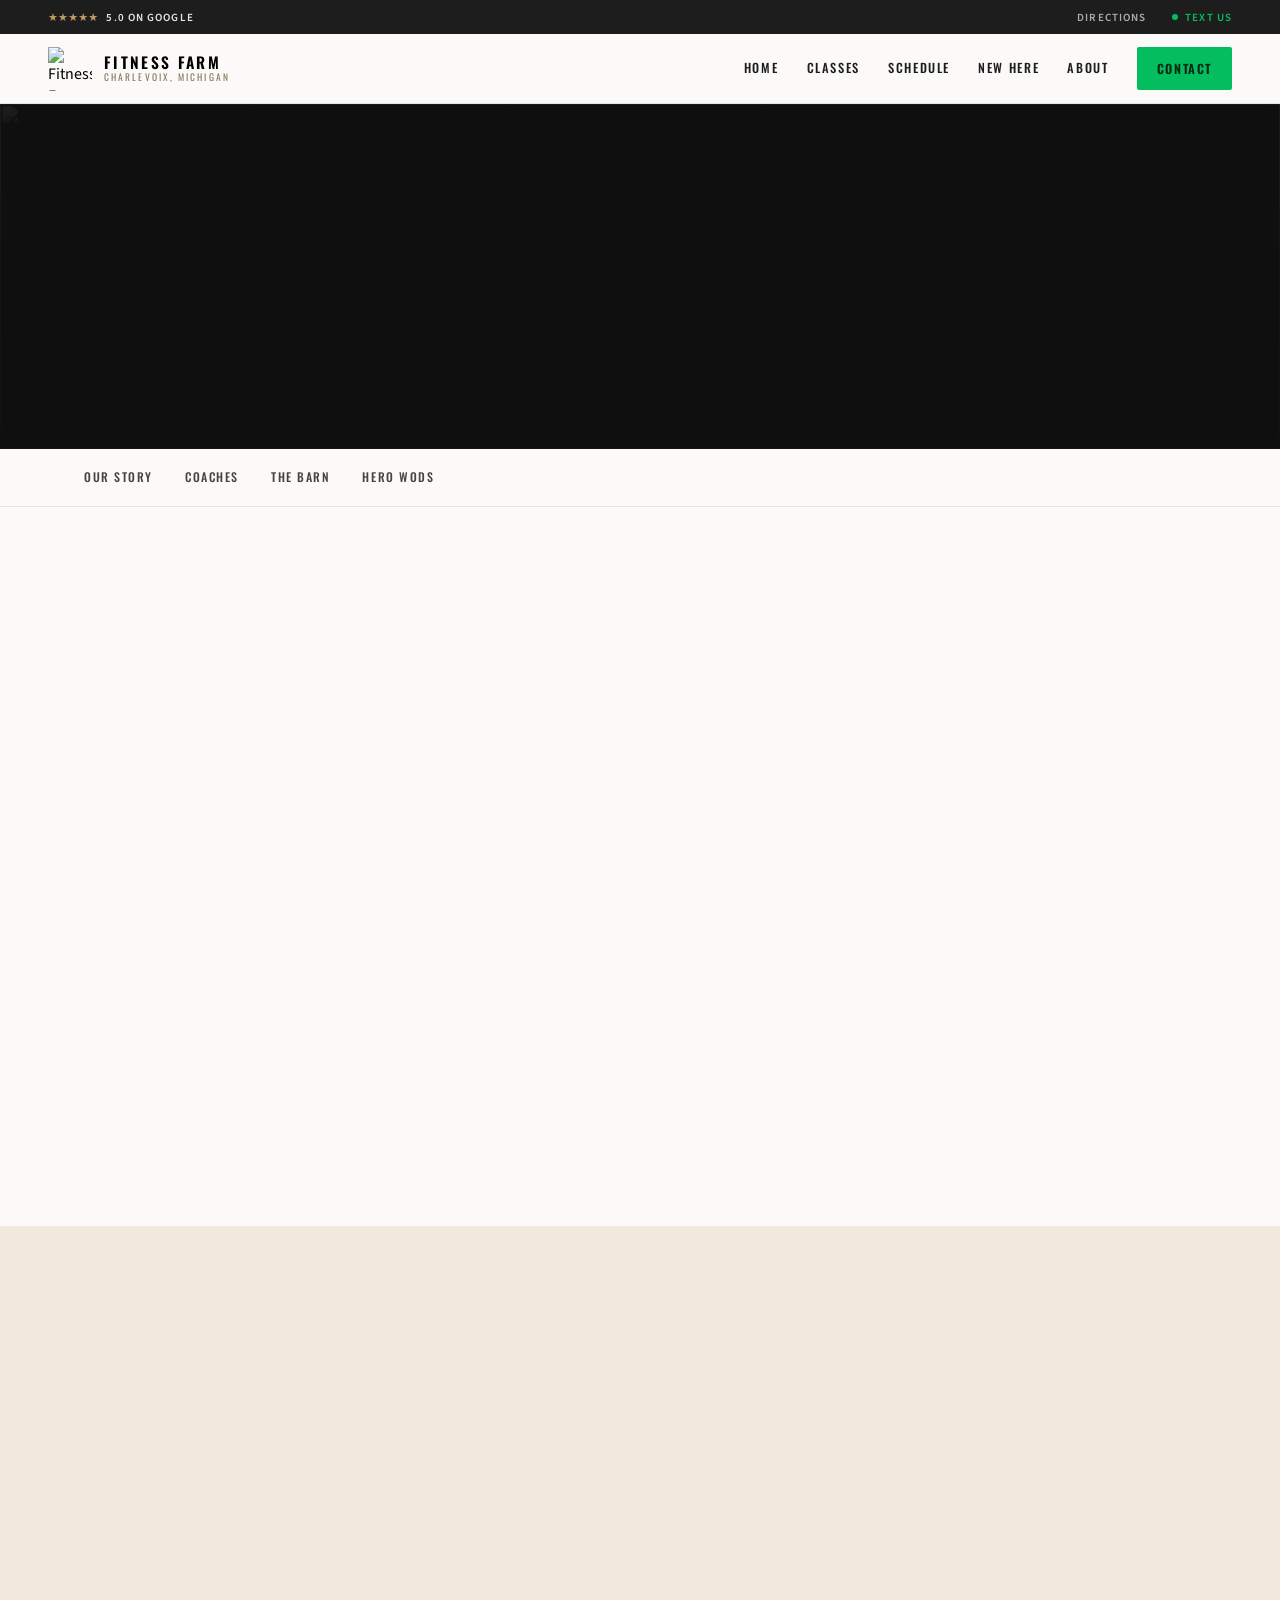
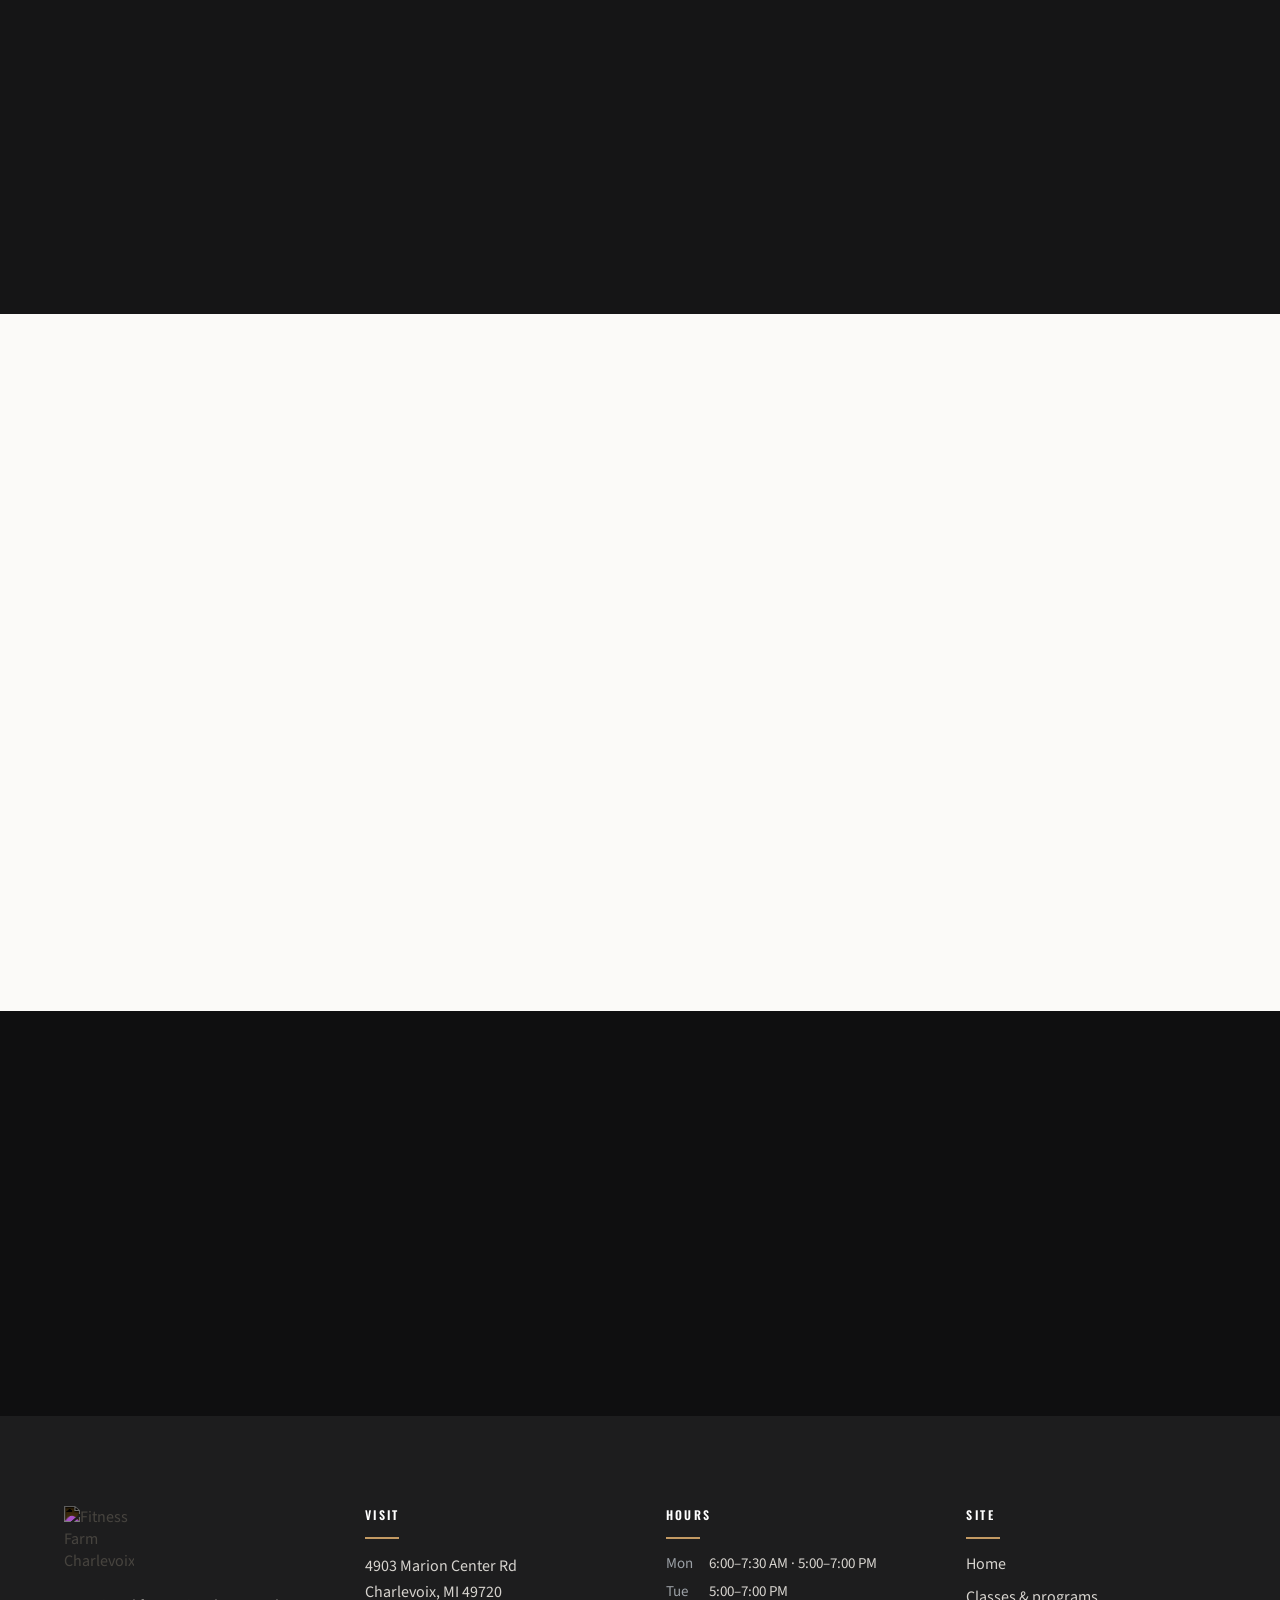
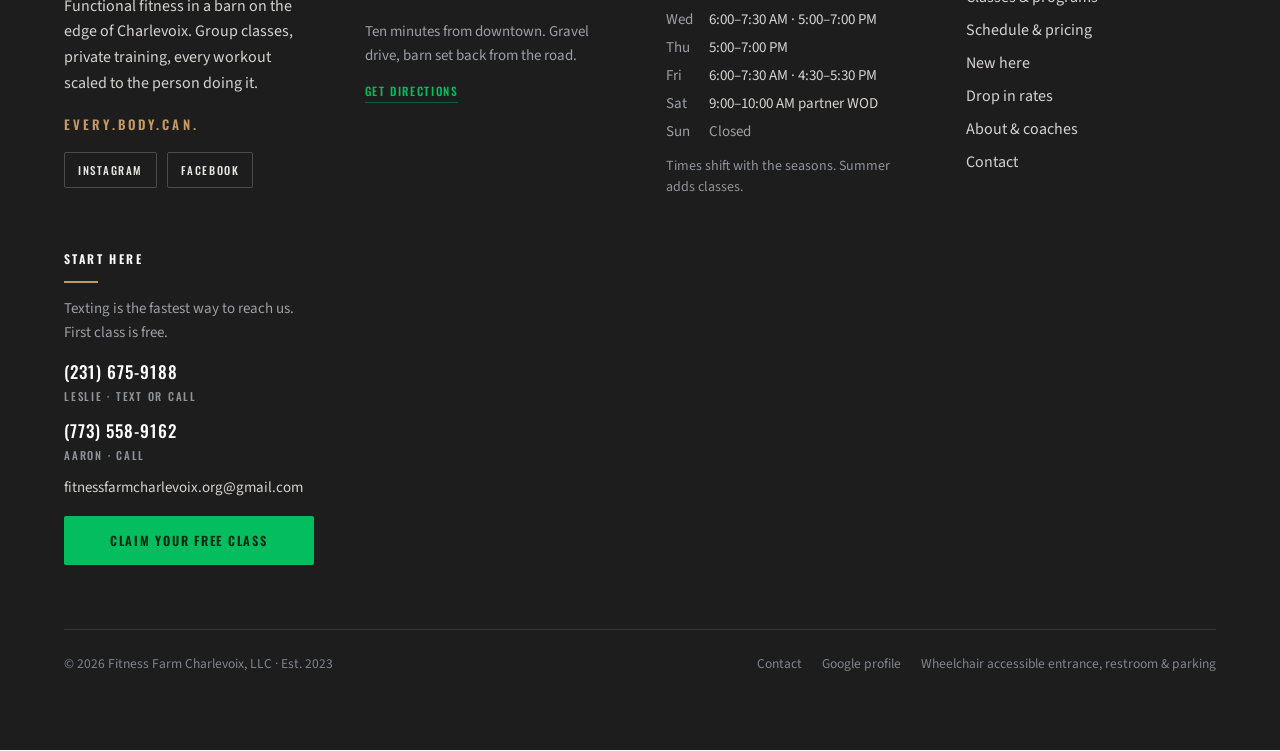
==== about.html @ 134907b1 "Add files via upload" ====
<!DOCTYPE html>
<html lang="en">
<head>
<meta charset="utf-8">
<meta name="viewport" content="width=device-width, initial-scale=1">
<title>About &amp; Coaches — Fitness Farm Charlevoix | Functional Fitness Gym in Charlevoix, MI</title>
<meta name="description" content="The story behind Fitness Farm Charlevoix, the coaches, the barn itself, and the free hero WODs we run for the community every Memorial Day and Veterans Day." />
<link rel="icon" href="images/logo.png" />
<link rel="preconnect" href="https://fonts.googleapis.com" />
<link rel="preconnect" href="https://fonts.gstatic.com" crossorigin="crossorigin" />
<link href="https://fonts.googleapis.com/css2?family=Oswald:wght@300;400;500;600;700&family=Source+Sans+3:ital,wght@0,300;0,400;0,500;0,600;0,700;1,400&display=swap" rel="stylesheet" />
<style>
  *, *::before, *::after { box-sizing: border-box; }
  html { scroll-behavior: smooth; scroll-padding-top: 168px; }
  body { margin: 0; background: #FBFAF8; color: #1D1D1E; font-family: 'Source Sans 3', system-ui, sans-serif; -webkit-font-smoothing: antialiased; text-wrap: pretty; }
  img { max-width: 100%; }
  a { color: #039B4D; }
  a:hover { color: #04BD5F; }
  ::selection { background: #04BD5F; color: #062713; }
</style>
<script src="https://cdn.jsdelivr.net/npm/gsap@3.12.5/dist/gsap.min.js"></script>
<script src="https://cdn.jsdelivr.net/npm/gsap@3.12.5/dist/ScrollTrigger.min.js"></script>
<script type="application/ld+json">
{
  "@context": "https://schema.org",
  "@type": "HealthClub",
  "name": "Fitness Farm Charlevoix",
  "description": "Functional fitness gym offering coach led group workouts and private training for all levels in Charlevoix, Michigan.",
  "image": "images/barn-door-field.jpg",
  "logo": "images/logo.png",
  "telephone": "+1-231-675-9188",
  "email": "fitnessfarmcharlevoix.org@gmail.com",
  "priceRange": "$$",
  "address": {
    "@type": "PostalAddress",
    "streetAddress": "4903 Marion Center Rd",
    "addressLocality": "Charlevoix",
    "addressRegion": "MI",
    "postalCode": "49720",
    "addressCountry": "US"
  },
  "geo": { "@type": "GeoCoordinates", "latitude": 45.277125, "longitude": -85.2727005 },
  "aggregateRating": { "@type": "AggregateRating", "ratingValue": "5.0", "reviewCount": "14" },
  "sameAs": [
    "https://www.facebook.com/fitnessfarmcharlevoix/",
    "https://www.instagram.com/fitnessfarmchx/"
  ],
  "openingHoursSpecification": [
    { "@type": "OpeningHoursSpecification", "dayOfWeek": ["Monday","Wednesday"], "opens": "06:00", "closes": "07:30" },
    { "@type": "OpeningHoursSpecification", "dayOfWeek": ["Monday","Tuesday","Wednesday","Thursday"], "opens": "17:00", "closes": "19:00" },
    { "@type": "OpeningHoursSpecification", "dayOfWeek": ["Friday"], "opens": "06:00", "closes": "07:30" },
    { "@type": "OpeningHoursSpecification", "dayOfWeek": ["Friday"], "opens": "16:30", "closes": "17:30" },
    { "@type": "OpeningHoursSpecification", "dayOfWeek": ["Saturday"], "opens": "09:00", "closes": "10:00" }
  ]
}
</script>
<link rel="stylesheet" href="site.css">
<script src="https://cdn.jsdelivr.net/npm/gsap@3.12.5/dist/gsap.min.js"></script>
<script src="https://cdn.jsdelivr.net/npm/gsap@3.12.5/dist/ScrollTrigger.min.js"></script>
<script src="motion.js" defer></script>
<script src="site.js" defer></script>
</head>
<body>
<div style="position:fixed;top:0;left:0;right:0;z-index:900;font-family:'Source Sans 3',system-ui,sans-serif">
  <div style="background:#1D1D1E;color:#A9ADB3;height:34px;display:flex;align-items:center;justify-content:space-between;gap:16px;padding:0 clamp(14px,4vw,48px);font-size:11px;letter-spacing:0.1em;text-transform:uppercase;font-weight:600;overflow:hidden;white-space:nowrap">
    <a href="https://www.google.com/maps/search/?api=1&amp;query=Fitness%20Farm%20Charlevoix&amp;query_place_id=ChIJkeMee1btSk0RzZCQS1hPnpE" target="_blank" rel="noopener" style="color:#E8E6E1;text-decoration:none;display:flex;align-items:center;gap:8px;flex:0 1 auto;overflow:hidden;text-overflow:ellipsis" data-h="1">
      <span style="color:#C39A63;letter-spacing:0.02em">★★★★★</span>
      <span>5.0 on Google</span>
    </a>
    <div style="display:flex;align-items:center;gap:clamp(12px,2.5vw,26px);flex:0 0 auto">
      <a href="contact.html#directions" style="color:#A9ADB3;text-decoration:none" data-h="1">Directions</a>
      <a href="sms:+12316759188?&amp;body=Hi%20Fitness%20Farm%20-%20I%27d%20like%20to%20try%20a%20class." style="color:#04BD5F;text-decoration:none;display:flex;align-items:center;gap:7px" data-h="2">
        <span style="width:6px;height:6px;border-radius:50%;background:#04BD5F;display:inline-block"></span>
        <span>Text us</span>
      </a>
    </div>
  </div>

  <header data-ff-bar="1" style="height:70px;background:rgba(251,250,248,0.93);backdrop-filter:saturate(180%) blur(14px);-webkit-backdrop-filter:saturate(180%) blur(14px);border-bottom:1px solid rgba(29,29,30,0.09);display:flex;align-items:center;justify-content:space-between;gap:20px;padding:0 clamp(14px,4vw,48px);transition:box-shadow .35s ease,background .35s ease">
    <a href="index.html" style="display:flex;align-items:center;gap:12px;text-decoration:none;color:#000000;flex:0 0 auto">
      <img src="images/logo.png" alt="Fitness Farm Charlevoix badge logo" width="44" height="44" style="width:44px;height:44px;display:block" />
      <span style="display:flex;flex-direction:column;gap:2px;line-height:1">
        <span style="font-family:'Oswald',sans-serif;font-weight:600;font-size:15.5px;letter-spacing:0.15em;text-transform:uppercase">Fitness Farm</span>
        <span style="font-family:'Oswald',sans-serif;font-weight:400;font-size:9.5px;letter-spacing:0.22em;text-transform:uppercase;color:#8A7C64">Charlevoix, Michigan</span>
      </span>
    </a>

    <nav data-ff-nav="desktop" style="display:flex;align-items:center;gap:clamp(16px,2.2vw,30px)">
      <a data-nav="home" href="index.html" style="font-family:'Oswald',sans-serif;font-size:12.5px;font-weight:500;letter-spacing:0.13em;text-transform:uppercase;color:#1D1D1E;text-decoration:none;padding:6px 0;border-bottom:2px solid transparent" data-h="3">Home</a>
      <a data-nav="classes" href="classes.html" style="font-family:'Oswald',sans-serif;font-size:12.5px;font-weight:500;letter-spacing:0.13em;text-transform:uppercase;color:#1D1D1E;text-decoration:none;padding:6px 0;border-bottom:2px solid transparent" data-h="3">Classes</a>
      <a data-nav="schedule" href="schedule.html" style="font-family:'Oswald',sans-serif;font-size:12.5px;font-weight:500;letter-spacing:0.13em;text-transform:uppercase;color:#1D1D1E;text-decoration:none;padding:6px 0;border-bottom:2px solid transparent" data-h="3">Schedule</a>
      <a data-nav="new" href="new-here.html" style="font-family:'Oswald',sans-serif;font-size:12.5px;font-weight:500;letter-spacing:0.13em;text-transform:uppercase;color:#1D1D1E;text-decoration:none;padding:6px 0;border-bottom:2px solid transparent" data-h="3">New Here</a>
      <a data-nav="about" data-active="1" href="about.html" style="font-family:'Oswald',sans-serif;font-size:12.5px;font-weight:500;letter-spacing:0.13em;text-transform:uppercase;color:#1D1D1E;text-decoration:none;padding:6px 0;border-bottom:2px solid transparent" data-h="3">About</a>
      <a data-nav="contact" href="contact.html" style="font-family:'Oswald',sans-serif;font-size:12.5px;font-weight:600;letter-spacing:0.13em;text-transform:uppercase;color:#062713;background:#04BD5F;text-decoration:none;padding:12px 20px;border-radius:2px;white-space:nowrap" data-h="4">Contact</a>
    </nav>

    <button type="button" data-ff-burger="1" onclick="ffMenu()" aria-label="Open menu" style="display:none;align-items:center;gap:9px;background:none;border:1px solid rgba(29,29,30,0.18);border-radius:2px;padding:9px 13px;cursor:pointer;font-family:'Oswald',sans-serif;font-size:11.5px;font-weight:600;letter-spacing:0.14em;text-transform:uppercase;color:#1D1D1E">
      <span style="display:flex;flex-direction:column;gap:3.5px">
        <span style="display:block;width:16px;height:1.5px;background:#1D1D1E"></span>
        <span style="display:block;width:16px;height:1.5px;background:#1D1D1E"></span>
        <span style="display:block;width:16px;height:1.5px;background:#1D1D1E"></span>
      </span>
      <span>Menu</span>
    </button>
  </header>
</div>

<div data-ff-spacer="1" style="height:104px"></div>

<div id="ffMenu" style="position:fixed;inset:0;z-index:950;background:#1D1D1E;overflow-y:auto;font-family:'Source Sans 3',system-ui,sans-serif;transition:opacity .32s ease, transform .32s cubic-bezier(.2,.8,.2,1);opacity:0;transform:translateY(-14px);pointer-events:none">
  <div style="display:flex;align-items:center;justify-content:space-between;height:104px;padding:0 clamp(14px,4vw,48px);border-bottom:1px solid rgba(255,255,255,0.12)">
    <span style="font-family:'Oswald',sans-serif;font-weight:600;font-size:14px;letter-spacing:0.18em;text-transform:uppercase;color:#FFFFFF">Fitness Farm</span>
    <button type="button" onclick="ffMenu()" aria-label="Close menu" style="background:none;border:1px solid rgba(255,255,255,0.25);border-radius:2px;padding:10px 14px;cursor:pointer;font-family:'Oswald',sans-serif;font-size:11.5px;font-weight:600;letter-spacing:0.14em;text-transform:uppercase;color:#FFFFFF">Close</button>
  </div>
  <nav style="display:flex;flex-direction:column;padding:8px clamp(14px,4vw,48px) 0">
    <a href="index.html" onclick="ffMenu(false)" style="font-family:'Oswald',sans-serif;font-size:30px;font-weight:500;letter-spacing:0.06em;text-transform:uppercase;color:#FFFFFF;text-decoration:none;padding:20px 0;border-bottom:1px solid rgba(255,255,255,0.1)">Home</a>
    <a href="classes.html" onclick="ffMenu(false)" style="font-family:'Oswald',sans-serif;font-size:30px;font-weight:500;letter-spacing:0.06em;text-transform:uppercase;color:#FFFFFF;text-decoration:none;padding:20px 0;border-bottom:1px solid rgba(255,255,255,0.1)">Classes</a>
    <a href="schedule.html" onclick="ffMenu(false)" style="font-family:'Oswald',sans-serif;font-size:30px;font-weight:500;letter-spacing:0.06em;text-transform:uppercase;color:#FFFFFF;text-decoration:none;padding:20px 0;border-bottom:1px solid rgba(255,255,255,0.1)">Schedule &amp; Pricing</a>
    <a href="new-here.html" onclick="ffMenu(false)" style="font-family:'Oswald',sans-serif;font-size:30px;font-weight:500;letter-spacing:0.06em;text-transform:uppercase;color:#FFFFFF;text-decoration:none;padding:20px 0;border-bottom:1px solid rgba(255,255,255,0.1)">New Here</a>
    <a href="about.html" onclick="ffMenu(false)" style="font-family:'Oswald',sans-serif;font-size:30px;font-weight:500;letter-spacing:0.06em;text-transform:uppercase;color:#FFFFFF;text-decoration:none;padding:20px 0;border-bottom:1px solid rgba(255,255,255,0.1)">About</a>
    <a href="contact.html" onclick="ffMenu(false)" style="font-family:'Oswald',sans-serif;font-size:30px;font-weight:500;letter-spacing:0.06em;text-transform:uppercase;color:#FFFFFF;text-decoration:none;padding:20px 0;border-bottom:1px solid rgba(255,255,255,0.1)">Contact</a>
    <a href="contact.html" onclick="ffMenu(false)" style="margin-top:28px;text-align:center;font-family:'Oswald',sans-serif;font-size:15px;font-weight:600;letter-spacing:0.14em;text-transform:uppercase;color:#062713;background:#04BD5F;text-decoration:none;padding:19px 24px;border-radius:2px">Contact us</a>
  </nav>
</div>

<div data-ff-mobilebar="1" style="display:none;position:fixed;bottom:0;left:0;right:0;z-index:880;background:#1D1D1E;border-top:1px solid rgba(255,255,255,0.12);grid-template-columns:1fr 1fr 1.2fr;font-family:'Oswald',sans-serif">
  <a href="sms:+12316759188?&amp;body=Hi%20Fitness%20Farm%20-%20I%27d%20like%20to%20try%20a%20class." style="display:flex;align-items:center;justify-content:center;min-height:56px;color:#FFFFFF;text-decoration:none;font-size:12.5px;font-weight:500;letter-spacing:0.12em;text-transform:uppercase;border-right:1px solid rgba(255,255,255,0.12)">Text</a>
  <a href="tel:+12316759188" style="display:flex;align-items:center;justify-content:center;min-height:56px;color:#FFFFFF;text-decoration:none;font-size:12.5px;font-weight:500;letter-spacing:0.12em;text-transform:uppercase;border-right:1px solid rgba(255,255,255,0.12)">Call</a>
  <a href="contact.html" style="display:flex;align-items:center;justify-content:center;min-height:56px;background:#04BD5F;color:#062713;text-decoration:none;font-size:12.5px;font-weight:600;letter-spacing:0.12em;text-transform:uppercase">Contact</a>
</div>



<section data-screen-label="About intro" style="position:relative;overflow:hidden;background:#0F0F10;padding:clamp(52px,6.5vw,104px) clamp(18px,5vw,64px)">
  <img src="images/facility-rigs.jpg" alt="" aria-hidden="true" style="position:absolute;inset:0;width:100%;height:100%;object-fit:cover;opacity:0.24" />
  <div style="position:absolute;inset:0;background:linear-gradient(180deg,rgba(15,15,16,0.76),rgba(15,15,16,0.95))"></div>
  <div style="position:relative;max-width:1240px;margin:0 auto;display:grid;grid-template-columns:repeat(auto-fit,minmax(300px,1fr));gap:clamp(26px,4vw,64px);align-items:end">
    <div style="display:flex;flex-direction:column;gap:20px;min-width:0">
      <p data-anim="fade" data-now="1" style="opacity:0;margin:0;display:flex;align-items:center;gap:12px;font-family:'Oswald',sans-serif;font-size:11.5px;font-weight:500;letter-spacing:0.24em;text-transform:uppercase;color:#C39A63">
        <span style="width:34px;height:1px;background:#C39A63;display:inline-block"></span>About the farm
      </p>
      <h1 data-anim="words" data-now="1" data-delay="0.1" style="opacity:0;margin:0;font-family:'Oswald',sans-serif;font-weight:700;font-size:clamp(34px,6vw,82px);line-height:0.92;text-transform:uppercase;color:#FFFFFF">New barn. Not new coaches.</h1>
    </div>
    <p data-anim="fade" data-now="1" data-delay="0.35" style="opacity:0;margin:0;font-size:clamp(16.5px,1.4vw,19px);line-height:1.7;color:#C6C3BD;max-width:50ch">The sign says est. 2023. The coaching behind it is a lot older than that.</p>
  </div>
</section>

<nav style="position:sticky;top:104px;z-index:600;background:rgba(251,250,248,0.96);backdrop-filter:blur(10px);-webkit-backdrop-filter:blur(10px);border-bottom:1px solid rgba(29,29,30,0.1)">
  <div style="max-width:1240px;margin:0 auto;display:flex;gap:clamp(16px,2.5vw,32px);padding:0 clamp(18px,5vw,64px);overflow-x:auto;white-space:nowrap;scrollbar-width:none">
    <a href="#story" style="font-family:'Oswald',sans-serif;font-size:12px;font-weight:500;letter-spacing:0.13em;text-transform:uppercase;color:#46443F;text-decoration:none;padding:19px 0;border-bottom:2px solid transparent" data-h="16">Our story</a>
    <a href="#coaches" style="font-family:'Oswald',sans-serif;font-size:12px;font-weight:500;letter-spacing:0.13em;text-transform:uppercase;color:#46443F;text-decoration:none;padding:19px 0;border-bottom:2px solid transparent" data-h="16">Coaches</a>
    <a href="#facility" style="font-family:'Oswald',sans-serif;font-size:12px;font-weight:500;letter-spacing:0.13em;text-transform:uppercase;color:#46443F;text-decoration:none;padding:19px 0;border-bottom:2px solid transparent" data-h="16">The barn</a>
    <a href="#community" style="font-family:'Oswald',sans-serif;font-size:12px;font-weight:500;letter-spacing:0.13em;text-transform:uppercase;color:#46443F;text-decoration:none;padding:19px 0;border-bottom:2px solid transparent" data-h="16">Hero WODs</a>
  </div>
</nav>

<section id="story" data-screen-label="Our story" style="padding:clamp(56px,7vw,116px) clamp(18px,5vw,64px);background:#FBFAF8">
  <div style="max-width:1240px;margin:0 auto;display:grid;grid-template-columns:repeat(auto-fit,minmax(300px,1fr));gap:clamp(30px,4.5vw,72px);align-items:start">
    <div style="display:flex;flex-direction:column;gap:20px;min-width:0">
      <p data-anim="fade" style="opacity:0;margin:0;display:flex;align-items:center;gap:12px;font-family:'Oswald',sans-serif;font-size:11.5px;font-weight:500;letter-spacing:0.24em;text-transform:uppercase;color:#8A7C64">
        <span style="width:34px;height:1px;background:#C39A63;display:inline-block"></span>Our story
      </p>
      <h2 data-anim="words" style="opacity:0;margin:0;font-family:'Oswald',sans-serif;font-weight:600;font-size:clamp(27px,3.8vw,50px);line-height:0.98;text-transform:uppercase;color:#0A0A0B">What changed was the room</h2>
      <div data-anim="fade" style="opacity:0;height:1px;background:rgba(29,29,30,0.14)"></div>
      <p data-anim="fade" style="opacity:0;margin:0;font-size:17.5px;line-height:1.7;color:#46443F;max-width:58ch">Before the farm there was a warehouse, a barbell club and a decade of coaching, competing and building gym communities in Northern Michigan. Aaron and Leslie ran classes, hosted competitions and put together the volunteer crews that make those weekends work.</p>
      <p data-anim="fade" style="opacity:0;margin:0;font-size:17.5px;line-height:1.7;color:#46443F;max-width:58ch">In spring 2023 the operation moved out of town and into a finished pole barn on Marion Center Road. Exposed timber, a steel ceiling, a roll up door and a field behind it. The banner from the old space still hangs on the wall, because you do not throw that out.</p>
      <p data-anim="fade" style="opacity:0;margin:0;font-size:17.5px;line-height:1.7;color:#46443F;max-width:58ch">What did not change is how we coach: every movement taught, every workout scaled, everybody known by name. The setting got quieter and the training got better.</p>
    </div>
    <div data-anim="stagger" style="opacity:0;display:flex;flex-direction:column;gap:0;border-top:1px solid rgba(29,29,30,0.14)">
      <div style="display:grid;grid-template-columns:auto 1fr;gap:22px;padding:20px 0;border-bottom:1px solid rgba(29,29,30,0.14)">
        <span style="font-family:'Oswald',sans-serif;font-size:15px;font-weight:600;letter-spacing:0.1em;color:#C39A63">2006</span>
        <p style="margin:0;font-size:16.5px;line-height:1.6;color:#46443F">The barbell club years begin. Warehouse space, competitions, volunteer crews.</p>
      </div>
      <div style="display:grid;grid-template-columns:auto 1fr;gap:22px;padding:20px 0;border-bottom:1px solid rgba(29,29,30,0.14)">
        <span style="font-family:'Oswald',sans-serif;font-size:15px;font-weight:600;letter-spacing:0.1em;color:#C39A63">2022</span>
        <p style="margin:0;font-size:16.5px;line-height:1.6;color:#46443F">All levels classes, open gym, Vitality 55+, private training and endurance already running.</p>
      </div>
      <div style="display:grid;grid-template-columns:auto 1fr;gap:22px;padding:20px 0;border-bottom:1px solid rgba(29,29,30,0.14)">
        <span style="font-family:'Oswald',sans-serif;font-size:15px;font-weight:600;letter-spacing:0.1em;color:#C39A63">2023</span>
        <p style="margin:0;font-size:16.5px;line-height:1.6;color:#46443F">Fitness Farm Charlevoix opens in the barn. Grand opening 17 June, free workout and brunch.</p>
      </div>
      <div style="display:grid;grid-template-columns:auto 1fr;gap:22px;padding:20px 0;border-bottom:1px solid rgba(29,29,30,0.14)">
        <span style="font-family:'Oswald',sans-serif;font-size:15px;font-weight:600;letter-spacing:0.1em;color:#04BD5F">Now</span>
        <p style="margin:0;font-size:16.5px;line-height:1.6;color:#46443F">Three coaches, fourteen five star reviews, and the only functional fitness box in the area.</p>
      </div>
    </div>
  </div>
</section>

<section id="coaches" data-screen-label="Coaches" style="padding:clamp(56px,7vw,116px) clamp(18px,5vw,64px);background:#F2E9DC">
  <div style="max-width:1240px;margin:0 auto;display:flex;flex-direction:column;gap:clamp(28px,3.5vw,50px)">
    <div style="display:flex;flex-direction:column;gap:18px">
      <p data-anim="fade" style="opacity:0;margin:0;display:flex;align-items:center;gap:12px;font-family:'Oswald',sans-serif;font-size:11.5px;font-weight:500;letter-spacing:0.24em;text-transform:uppercase;color:#8A7C64">
        <span style="width:34px;height:1px;background:#8A7C64;display:inline-block"></span>Meet the coaches
      </p>
      <h2 data-anim="words" style="opacity:0;margin:0;font-family:'Oswald',sans-serif;font-weight:600;font-size:clamp(27px,3.8vw,50px);line-height:0.98;text-transform:uppercase;color:#0A0A0B">Three people, every class</h2>
      <p data-anim="fade" style="opacity:0;margin:0;font-size:17.5px;line-height:1.68;color:#46443F;max-width:62ch">Aaron and Leslie coach nearly every session themselves, with Jen on the floor too. There is no rota of part timers here, which is why nobody has to re explain their shoulder twice.</p>
    </div>
    <div data-anim="stagger" style="opacity:0;display:grid;grid-template-columns:repeat(auto-fit,minmax(250px,1fr));gap:clamp(18px,2.4vw,32px)">
      <article style="display:flex;flex-direction:column;gap:16px;background:#FBFAF8;border:1px solid rgba(29,29,30,0.12);padding:0">
        <div style="aspect-ratio:4/5;background:repeating-linear-gradient(135deg,#EFEAE1 0 11px,#E4DED2 11px 22px);display:flex;align-items:flex-end;padding:16px">
          <span style="font-family:ui-monospace,SFMono-Regular,Menlo,monospace;font-size:11px;color:#8A7C64;background:#FBFAF8;padding:6px 9px">headshot: aaron.jpg</span>
        </div>
        <div style="padding:0 clamp(18px,2vw,26px) clamp(22px,2.4vw,30px)">
          <h3 style="margin:0 0 5px;font-family:'Oswald',sans-serif;font-size:22px;font-weight:600;letter-spacing:0.06em;text-transform:uppercase;color:#0A0A0B">Aaron</h3>
          <p style="margin:0 0 12px;font-family:'Oswald',sans-serif;font-size:11px;font-weight:500;letter-spacing:0.18em;text-transform:uppercase;color:#8A7C64">Owner · head coach</p>
          <p style="margin:0 0 12px;font-size:16px;line-height:1.6;color:#46443F">Named in nearly every review we have. Adapts the methodology to whoever walks in, then trains alongside them rather than watching from a clipboard.</p>
          <p style="margin:0;font-family:ui-monospace,SFMono-Regular,Menlo,monospace;font-size:11px;color:#8A7C64">credentials to confirm</p>
        </div>
      </article>
      <article style="display:flex;flex-direction:column;gap:16px;background:#FBFAF8;border:1px solid rgba(29,29,30,0.12);padding:0">
        <div style="aspect-ratio:4/5;background:repeating-linear-gradient(135deg,#EFEAE1 0 11px,#E4DED2 11px 22px);display:flex;align-items:flex-end;padding:16px">
          <span style="font-family:ui-monospace,SFMono-Regular,Menlo,monospace;font-size:11px;color:#8A7C64;background:#FBFAF8;padding:6px 9px">headshot: leslie.jpg</span>
        </div>
        <div style="padding:0 clamp(18px,2vw,26px) clamp(22px,2.4vw,30px)">
          <h3 style="margin:0 0 5px;font-family:'Oswald',sans-serif;font-size:22px;font-weight:600;letter-spacing:0.06em;text-transform:uppercase;color:#0A0A0B">Leslie</h3>
          <p style="margin:0 0 12px;font-family:'Oswald',sans-serif;font-size:11px;font-weight:500;letter-spacing:0.18em;text-transform:uppercase;color:#8A7C64">Owner · coach</p>
          <p style="margin:0 0 12px;font-size:16px;line-height:1.6;color:#46443F">Runs the schedule, answers the messages, remembers who is away and who is coming back. If you text the gym, you are texting Leslie.</p>
          <p style="margin:0;font-family:ui-monospace,SFMono-Regular,Menlo,monospace;font-size:11px;color:#8A7C64">credentials to confirm</p>
        </div>
      </article>
      <article style="display:flex;flex-direction:column;gap:16px;background:#FBFAF8;border:1px solid rgba(29,29,30,0.12);padding:0">
        <div style="aspect-ratio:4/5;background:repeating-linear-gradient(135deg,#EFEAE1 0 11px,#E4DED2 11px 22px);display:flex;align-items:flex-end;padding:16px">
          <span style="font-family:ui-monospace,SFMono-Regular,Menlo,monospace;font-size:11px;color:#8A7C64;background:#FBFAF8;padding:6px 9px">headshot: jen.jpg</span>
        </div>
        <div style="padding:0 clamp(18px,2vw,26px) clamp(22px,2.4vw,30px)">
          <h3 style="margin:0 0 5px;font-family:'Oswald',sans-serif;font-size:22px;font-weight:600;letter-spacing:0.06em;text-transform:uppercase;color:#0A0A0B">Jen</h3>
          <p style="margin:0 0 12px;font-family:'Oswald',sans-serif;font-size:11px;font-weight:500;letter-spacing:0.18em;text-transform:uppercase;color:#8A7C64">Coach</p>
          <p style="margin:0 0 12px;font-size:16px;line-height:1.6;color:#46443F">Knowledgeable and encouraging, in the words of the most recent review on the board. Runs classes across the week alongside Aaron and Leslie.</p>
          <p style="margin:0;font-family:ui-monospace,SFMono-Regular,Menlo,monospace;font-size:11px;color:#8A7C64">credentials to confirm</p>
        </div>
      </article>
    </div>
  </div>
</section>

<section id="facility" data-screen-label="The barn" style="padding:clamp(56px,7vw,116px) clamp(18px,5vw,64px);background:#151516">
  <div style="max-width:1240px;margin:0 auto;display:flex;flex-direction:column;gap:clamp(28px,3.5vw,48px)">
    <div style="display:grid;grid-template-columns:repeat(auto-fit,minmax(290px,1fr));gap:clamp(26px,4vw,64px);align-items:end">
      <div style="display:flex;flex-direction:column;gap:18px;min-width:0">
        <p data-anim="fade" style="opacity:0;margin:0;display:flex;align-items:center;gap:12px;font-family:'Oswald',sans-serif;font-size:11.5px;font-weight:500;letter-spacing:0.24em;text-transform:uppercase;color:#C39A63">
          <span style="width:34px;height:1px;background:#C39A63;display:inline-block"></span>The barn
        </p>
        <h2 data-anim="words" style="opacity:0;margin:0;font-family:'Oswald',sans-serif;font-weight:600;font-size:clamp(27px,3.8vw,50px);line-height:0.98;text-transform:uppercase;color:#FFFFFF">Timber, steel and a door that opens onto a field</h2>
      </div>
      <p data-anim="fade" style="opacity:0;margin:0;font-size:17px;line-height:1.7;color:#C6C3BD;max-width:46ch">Exposed board walls, a corrugated steel ceiling that catches the light, diamond plate matting across the whole floor and matte black Rogue steel on top of it. The letters on the wall are the only sign we have.</p>
    </div>
    <div data-anim="stagger" style="opacity:0;display:grid;grid-template-columns:repeat(auto-fit,minmax(220px,1fr));gap:clamp(10px,1.4vw,18px)">
      <figure data-anim="img" style="opacity:0;margin:0;grid-column:span 2;aspect-ratio:16/10;overflow:hidden;background:#1D1D1E">
        <img src="images/barn-door-field.jpg" alt="The rig with the roll up door open onto the green field beyond" style="width:100%;height:100%;object-fit:cover;display:block" />
      </figure>
      <figure style="margin:0;aspect-ratio:1/1;overflow:hidden;background:#1D1D1E">
        <img src="images/facility-rigs.jpg" alt="Empty training floor, steel ceiling and diamond plate matting" style="width:100%;height:100%;object-fit:cover;display:block" />
      </figure>
      <figure style="margin:0;aspect-ratio:1/1;overflow:hidden;background:#1D1D1E">
        <img src="images/pullups-wall.jpg" alt="Athlete on the pull up bar under the FITNESS FARM wall lettering" style="width:100%;height:100%;object-fit:cover;display:block" />
      </figure>
      <figure style="margin:0;aspect-ratio:1/1;overflow:hidden;background:#1D1D1E">
        <img src="images/class-wide.jpg" alt="A full class in progress across the training floor" style="width:100%;height:100%;object-fit:cover;display:block" />
      </figure>
      <figure style="margin:0;aspect-ratio:1/1;overflow:hidden;background:#1D1D1E">
        <img src="images/evening-class.jpg" alt="Evening class pressing plates overhead under warm light" style="width:100%;height:100%;object-fit:cover;display:block" />
      </figure>
      <figure style="margin:0;aspect-ratio:1/1;overflow:hidden;background:#1D1D1E">
        <img src="images/rig-work.jpg" alt="Members working on the rig with the door open to the yard" style="width:100%;height:100%;object-fit:cover;display:block" />
      </figure>
      <figure style="margin:0;aspect-ratio:1/1;overflow:hidden;background:#1D1D1E">
        <img src="images/kettlebell-door.jpg" alt="Kettlebell work beside the open door in summer" style="width:100%;height:100%;object-fit:cover;display:block" />
      </figure>
    </div>
    <ul data-anim="stagger" style="opacity:0;margin:0;padding:0;list-style:none;display:grid;grid-template-columns:repeat(auto-fit,minmax(200px,1fr));gap:14px 28px">
      <li style="display:flex;gap:11px;font-size:16px;line-height:1.55;color:#C6C3BD"><span style="flex:0 0 auto;width:7px;height:7px;background:#C39A63;margin-top:8px"></span>Rogue rigs, racks and pull up bars</li>
      <li style="display:flex;gap:11px;font-size:16px;line-height:1.55;color:#C6C3BD"><span style="flex:0 0 auto;width:7px;height:7px;background:#C39A63;margin-top:8px"></span>Concept2 rowers, bikes and a ski erg</li>
      <li style="display:flex;gap:11px;font-size:16px;line-height:1.55;color:#C6C3BD"><span style="flex:0 0 auto;width:7px;height:7px;background:#C39A63;margin-top:8px"></span>Full barbell and bumper plate sets</li>
      <li style="display:flex;gap:11px;font-size:16px;line-height:1.55;color:#C6C3BD"><span style="flex:0 0 auto;width:7px;height:7px;background:#C39A63;margin-top:8px"></span>Rings, boxes, sandbags, bands, vests</li>
      <li style="display:flex;gap:11px;font-size:16px;line-height:1.55;color:#C6C3BD"><span style="flex:0 0 auto;width:7px;height:7px;background:#C39A63;margin-top:8px"></span>Wall timer, whiteboards and a briefing screen</li>
      <li style="display:flex;gap:11px;font-size:16px;line-height:1.55;color:#C6C3BD"><span style="flex:0 0 auto;width:7px;height:7px;background:#C39A63;margin-top:8px"></span>Restroom on site, free parking, wheelchair accessible</li>
    </ul>
  </div>
</section>

<section id="community" data-screen-label="Hero WODs" style="padding:clamp(56px,7vw,116px) clamp(18px,5vw,64px);background:#FBFAF8">
  <div style="max-width:1240px;margin:0 auto;display:flex;flex-direction:column;gap:clamp(28px,3.5vw,48px)">
    <div style="display:grid;grid-template-columns:repeat(auto-fit,minmax(290px,1fr));gap:clamp(26px,4vw,64px);align-items:end">
      <div style="display:flex;flex-direction:column;gap:18px;min-width:0">
        <p data-anim="fade" style="opacity:0;margin:0;display:flex;align-items:center;gap:12px;font-family:'Oswald',sans-serif;font-size:11.5px;font-weight:500;letter-spacing:0.24em;text-transform:uppercase;color:#8A7C64">
          <span style="width:34px;height:1px;background:#B22234;display:inline-block"></span>Hero WODs &amp; giving back
        </p>
        <h2 data-anim="words" style="opacity:0;margin:0;font-family:'Oswald',sans-serif;font-weight:600;font-size:clamp(27px,3.8vw,50px);line-height:0.98;text-transform:uppercase;color:#0A0A0B">Free, open, and harder than you want it to be</h2>
      </div>
      <p data-anim="fade" style="opacity:0;margin:0;font-size:17px;line-height:1.7;color:#46443F;max-width:46ch">Twice a year we open the barn to anyone who wants in, charge nothing, and work through a hero workout together. Members, neighbours, first timers, families. There is a flag on the wall for a reason.</p>
    </div>
    <div data-anim="stagger" style="opacity:0;display:grid;grid-template-columns:repeat(auto-fit,minmax(260px,1fr));gap:1px;background:rgba(29,29,30,0.13);border:1px solid rgba(29,29,30,0.13)">
      <div style="background:#FFFFFF;padding:clamp(26px,2.8vw,38px);display:flex;flex-direction:column;gap:12px;border-top:2px solid #B22234">
        <span style="font-family:'Oswald',sans-serif;font-size:11px;font-weight:600;letter-spacing:0.2em;text-transform:uppercase;color:#B22234">Memorial Day weekend</span>
        <h3 style="margin:0;font-family:'Oswald',sans-serif;font-size:clamp(24px,2.6vw,32px);font-weight:600;letter-spacing:0.04em;text-transform:uppercase;color:#0A0A0B">Murph</h3>
        <p style="margin:0;font-size:16.5px;line-height:1.6;color:#46443F">A mile, a long list of pull ups, push ups and squats, then another mile. Partner it, scale it, walk it. Everybody finishes.</p>
      </div>
      <div style="background:#FFFFFF;padding:clamp(26px,2.8vw,38px);display:flex;flex-direction:column;gap:12px;border-top:2px solid #3C3B6E">
        <span style="font-family:'Oswald',sans-serif;font-size:11px;font-weight:600;letter-spacing:0.2em;text-transform:uppercase;color:#3C3B6E">Veterans Day</span>
        <h3 style="margin:0;font-family:'Oswald',sans-serif;font-size:clamp(24px,2.6vw,32px);font-weight:600;letter-spacing:0.04em;text-transform:uppercase;color:#0A0A0B">Chad</h3>
        <p style="margin:0;font-size:16.5px;line-height:1.6;color:#46443F">One thousand weighted step ups with a ruck. It takes as long as it takes, and the room stays until the last person is done.</p>
      </div>
      <div style="background:#FFFFFF;padding:clamp(26px,2.8vw,38px);display:flex;flex-direction:column;gap:12px;border-top:2px solid #C39A63">
        <span style="font-family:'Oswald',sans-serif;font-size:11px;font-weight:600;letter-spacing:0.2em;text-transform:uppercase;color:#8A7C64">All year</span>
        <h3 style="margin:0;font-family:'Oswald',sans-serif;font-size:clamp(24px,2.6vw,32px);font-weight:600;letter-spacing:0.04em;text-transform:uppercase;color:#0A0A0B">Bring a friend</h3>
        <p style="margin:0;font-size:16.5px;line-height:1.6;color:#46443F">Saturday partner WODs are the standing open invitation. No membership needed to come and see what the hour feels like.</p>
      </div>
    </div>
    <a data-anim="fade" href="contact.html" style="opacity:0;align-self:flex-start;font-family:'Oswald',sans-serif;font-size:13px;font-weight:600;letter-spacing:0.15em;text-transform:uppercase;color:#062713;background:#04BD5F;text-decoration:none;padding:18px 26px;border-radius:2px" data-h="4">Ask about the next one</a>
  </div>
</section>

<section data-screen-label="About CTA" style="background:#0F0F10;padding:clamp(56px,7vw,110px) clamp(18px,5vw,64px)">
  <div style="max-width:1000px;margin:0 auto;text-align:center;display:flex;flex-direction:column;align-items:center;gap:22px">
    <h2 data-anim="words" style="opacity:0;margin:0;font-family:'Oswald',sans-serif;font-weight:700;font-size:clamp(30px,5vw,70px);line-height:0.94;text-transform:uppercase;color:#FFFFFF">Come and see the room</h2>
    <p data-anim="fade" style="opacity:0;margin:0;font-size:clamp(17px,1.5vw,20px);line-height:1.6;color:#C6C3BD;max-width:46ch">Photos only get you so far. The first class is free, and the door is usually open.</p>
    <div data-anim="stagger" style="opacity:0;display:flex;flex-wrap:wrap;gap:12px;justify-content:center">
      <a href="new-here.html#free-class" style="font-family:'Oswald',sans-serif;font-size:13px;font-weight:600;letter-spacing:0.15em;text-transform:uppercase;color:#062713;background:#04BD5F;text-decoration:none;padding:19px 28px;border-radius:2px" data-h="9">Claim your free class</a>
      <a href="contact.html#directions" style="font-family:'Oswald',sans-serif;font-size:13px;font-weight:600;letter-spacing:0.15em;text-transform:uppercase;color:#FFFFFF;text-decoration:none;padding:19px 28px;border:1px solid rgba(255,255,255,0.4);border-radius:2px" data-h="6">Find the barn</a>
    </div>
  </div>
</section>


<footer style="background:#1D1D1E;color:#B9BCC1;font-family:'Source Sans 3',system-ui,sans-serif;padding:clamp(56px,7vw,96px) clamp(18px,5vw,64px) 0">
  <div style="max-width:1240px;margin:0 auto;display:grid;grid-template-columns:repeat(auto-fit,minmax(215px,1fr));gap:clamp(32px,4vw,56px)">
    <div style="display:flex;flex-direction:column;gap:18px;min-width:0">
      <img src="images/logo.png" alt="Fitness Farm Charlevoix badge logo" width="70" height="70" style="width:70px;height:70px;display:block;filter:invert(1)" />
      <p style="margin:0;font-size:16px;line-height:1.6;color:#D6D3CE;max-width:30ch">Functional fitness in a barn on the edge of Charlevoix. Group classes, private training, every workout scaled to the person doing it.</p>
      <p style="margin:0;font-family:'Oswald',sans-serif;font-size:13px;font-weight:600;letter-spacing:0.24em;text-transform:uppercase;color:#C39A63">Every.Body.Can.</p>
      <div style="display:flex;gap:10px;flex-wrap:wrap">
        <a href="https://www.instagram.com/fitnessfarmchx/" target="_blank" rel="noopener" style="font-family:'Oswald',sans-serif;font-size:11px;font-weight:500;letter-spacing:0.14em;text-transform:uppercase;color:#E8E6E1;text-decoration:none;border:1px solid rgba(255,255,255,0.2);padding:9px 13px;border-radius:2px" data-h="14">Instagram</a>
        <a href="https://www.facebook.com/fitnessfarmcharlevoix/" target="_blank" rel="noopener" style="font-family:'Oswald',sans-serif;font-size:11px;font-weight:500;letter-spacing:0.14em;text-transform:uppercase;color:#E8E6E1;text-decoration:none;border:1px solid rgba(255,255,255,0.2);padding:9px 13px;border-radius:2px" data-h="14">Facebook</a>
      </div>
    </div>

    <div style="display:flex;flex-direction:column;gap:14px;min-width:0">
      <h3 style="margin:0;font-family:'Oswald',sans-serif;font-size:12px;font-weight:600;letter-spacing:0.2em;text-transform:uppercase;color:#FFFFFF">Visit</h3>
      <div style="width:34px;height:2px;background:#C39A63"></div>
      <p style="margin:0;font-size:16px;line-height:1.65;color:#D6D3CE">4903 Marion Center Rd<br />Charlevoix, MI 49720</p>
      <p style="margin:0;font-size:15px;line-height:1.6;color:#9BA0A6">Ten minutes from downtown. Gravel drive, barn set back from the road.</p>
      <a href="https://www.google.com/maps/search/?api=1&amp;query=Fitness%20Farm%20Charlevoix&amp;query_place_id=ChIJkeMee1btSk0RzZCQS1hPnpE" target="_blank" rel="noopener" style="font-family:'Oswald',sans-serif;font-size:11.5px;font-weight:500;letter-spacing:0.14em;text-transform:uppercase;color:#04BD5F;text-decoration:none;border-bottom:1px solid rgba(4,189,95,0.4);padding-bottom:3px;align-self:flex-start" data-h="2">Get directions</a>
    </div>

    <div style="display:flex;flex-direction:column;gap:14px;min-width:0">
      <h3 style="margin:0;font-family:'Oswald',sans-serif;font-size:12px;font-weight:600;letter-spacing:0.2em;text-transform:uppercase;color:#FFFFFF">Hours</h3>
      <div style="width:34px;height:2px;background:#C39A63"></div>
      <dl style="margin:0;display:grid;grid-template-columns:auto 1fr;gap:7px 16px;font-size:15px;line-height:1.4">
        <dt style="color:#9BA0A6">Mon</dt><dd style="margin:0;color:#D6D3CE">6:00–7:30 AM · 5:00–7:00 PM</dd>
        <dt style="color:#9BA0A6">Tue</dt><dd style="margin:0;color:#D6D3CE">5:00–7:00 PM</dd>
        <dt style="color:#9BA0A6">Wed</dt><dd style="margin:0;color:#D6D3CE">6:00–7:30 AM · 5:00–7:00 PM</dd>
        <dt style="color:#9BA0A6">Thu</dt><dd style="margin:0;color:#D6D3CE">5:00–7:00 PM</dd>
        <dt style="color:#9BA0A6">Fri</dt><dd style="margin:0;color:#D6D3CE">6:00–7:30 AM · 4:30–5:30 PM</dd>
        <dt style="color:#9BA0A6">Sat</dt><dd style="margin:0;color:#D6D3CE">9:00–10:00 AM partner WOD</dd>
        <dt style="color:#9BA0A6">Sun</dt><dd style="margin:0;color:#9BA0A6">Closed</dd>
      </dl>
      <p style="margin:0;font-size:14px;line-height:1.55;color:#8F949A">Times shift with the seasons. Summer adds classes.</p>
    </div>

    <div style="display:flex;flex-direction:column;gap:14px;min-width:0">
      <h3 style="margin:0;font-family:'Oswald',sans-serif;font-size:12px;font-weight:600;letter-spacing:0.2em;text-transform:uppercase;color:#FFFFFF">Site</h3>
      <div style="width:34px;height:2px;background:#C39A63"></div>
      <nav style="display:flex;flex-direction:column;gap:11px">
        <a href="index.html" style="font-size:16px;color:#D6D3CE;text-decoration:none" data-h="1">Home</a>
        <a href="classes.html" style="font-size:16px;color:#D6D3CE;text-decoration:none" data-h="1">Classes &amp; programs</a>
        <a href="schedule.html" style="font-size:16px;color:#D6D3CE;text-decoration:none" data-h="1">Schedule &amp; pricing</a>
        <a href="new-here.html" style="font-size:16px;color:#D6D3CE;text-decoration:none" data-h="1">New here</a>
        <a href="schedule.html#dropin" style="font-size:16px;color:#D6D3CE;text-decoration:none" data-h="1">Drop in rates</a>
        <a href="about.html" style="font-size:16px;color:#D6D3CE;text-decoration:none" data-h="1">About &amp; coaches</a>
        <a href="contact.html" style="font-size:16px;color:#D6D3CE;text-decoration:none" data-h="1">Contact</a>
      </nav>
    </div>

    <div style="display:flex;flex-direction:column;gap:14px;min-width:0">
      <h3 style="margin:0;font-family:'Oswald',sans-serif;font-size:12px;font-weight:600;letter-spacing:0.2em;text-transform:uppercase;color:#FFFFFF">Start here</h3>
      <div style="width:34px;height:2px;background:#C39A63"></div>
      <p style="margin:0;font-size:15px;line-height:1.6;color:#9BA0A6">Texting is the fastest way to reach us. First class is free.</p>
      <a href="sms:+12316759188?&amp;body=Hi%20Fitness%20Farm%20-%20I%27d%20like%20to%20try%20a%20class." style="font-family:'Oswald',sans-serif;font-size:17px;font-weight:500;letter-spacing:0.06em;color:#FFFFFF;text-decoration:none" data-h="15">(231) 675-9188<span style="display:block;font-size:11px;letter-spacing:0.16em;text-transform:uppercase;color:#8F949A;margin-top:4px">Leslie · text or call</span></a>
      <a href="tel:+17735589162" style="font-family:'Oswald',sans-serif;font-size:17px;font-weight:500;letter-spacing:0.06em;color:#FFFFFF;text-decoration:none" data-h="15">(773) 558-9162<span style="display:block;font-size:11px;letter-spacing:0.16em;text-transform:uppercase;color:#8F949A;margin-top:4px">Aaron · call</span></a>
      <a href="mailto:fitnessfarmcharlevoix.org@gmail.com" style="font-size:15px;color:#D6D3CE;text-decoration:none;word-break:break-word" data-h="1">fitnessfarmcharlevoix.org@gmail.com</a>
      <a href="new-here.html#free-class" style="margin-top:4px;text-align:center;font-family:'Oswald',sans-serif;font-size:12.5px;font-weight:600;letter-spacing:0.14em;text-transform:uppercase;color:#062713;background:#04BD5F;text-decoration:none;padding:15px 18px;border-radius:2px" data-h="4">Claim your free class</a>
    </div>
  </div>

  <div style="max-width:1240px;margin:clamp(44px,5vw,72px) auto 0;border-top:1px solid rgba(255,255,255,0.12);padding:24px 0 clamp(28px,6vw,90px);display:flex;flex-wrap:wrap;gap:14px 28px;align-items:center;justify-content:space-between;font-size:13.5px;color:#7F858B">
    <p style="margin:0">© 2026 Fitness Farm Charlevoix, LLC · Est. 2023</p>
    <div style="display:flex;flex-wrap:wrap;gap:20px">
      <a href="contact.html" style="color:#7F858B;text-decoration:none" data-h="1">Contact</a>
      <a href="https://www.google.com/maps/search/?api=1&amp;query=Fitness%20Farm%20Charlevoix&amp;query_place_id=ChIJkeMee1btSk0RzZCQS1hPnpE" target="_blank" rel="noopener" style="color:#7F858B;text-decoration:none" data-h="1">Google profile</a>
      <span>Wheelchair accessible entrance, restroom &amp; parking</span>
    </div>
  </div>
</footer>
</body>
</html>
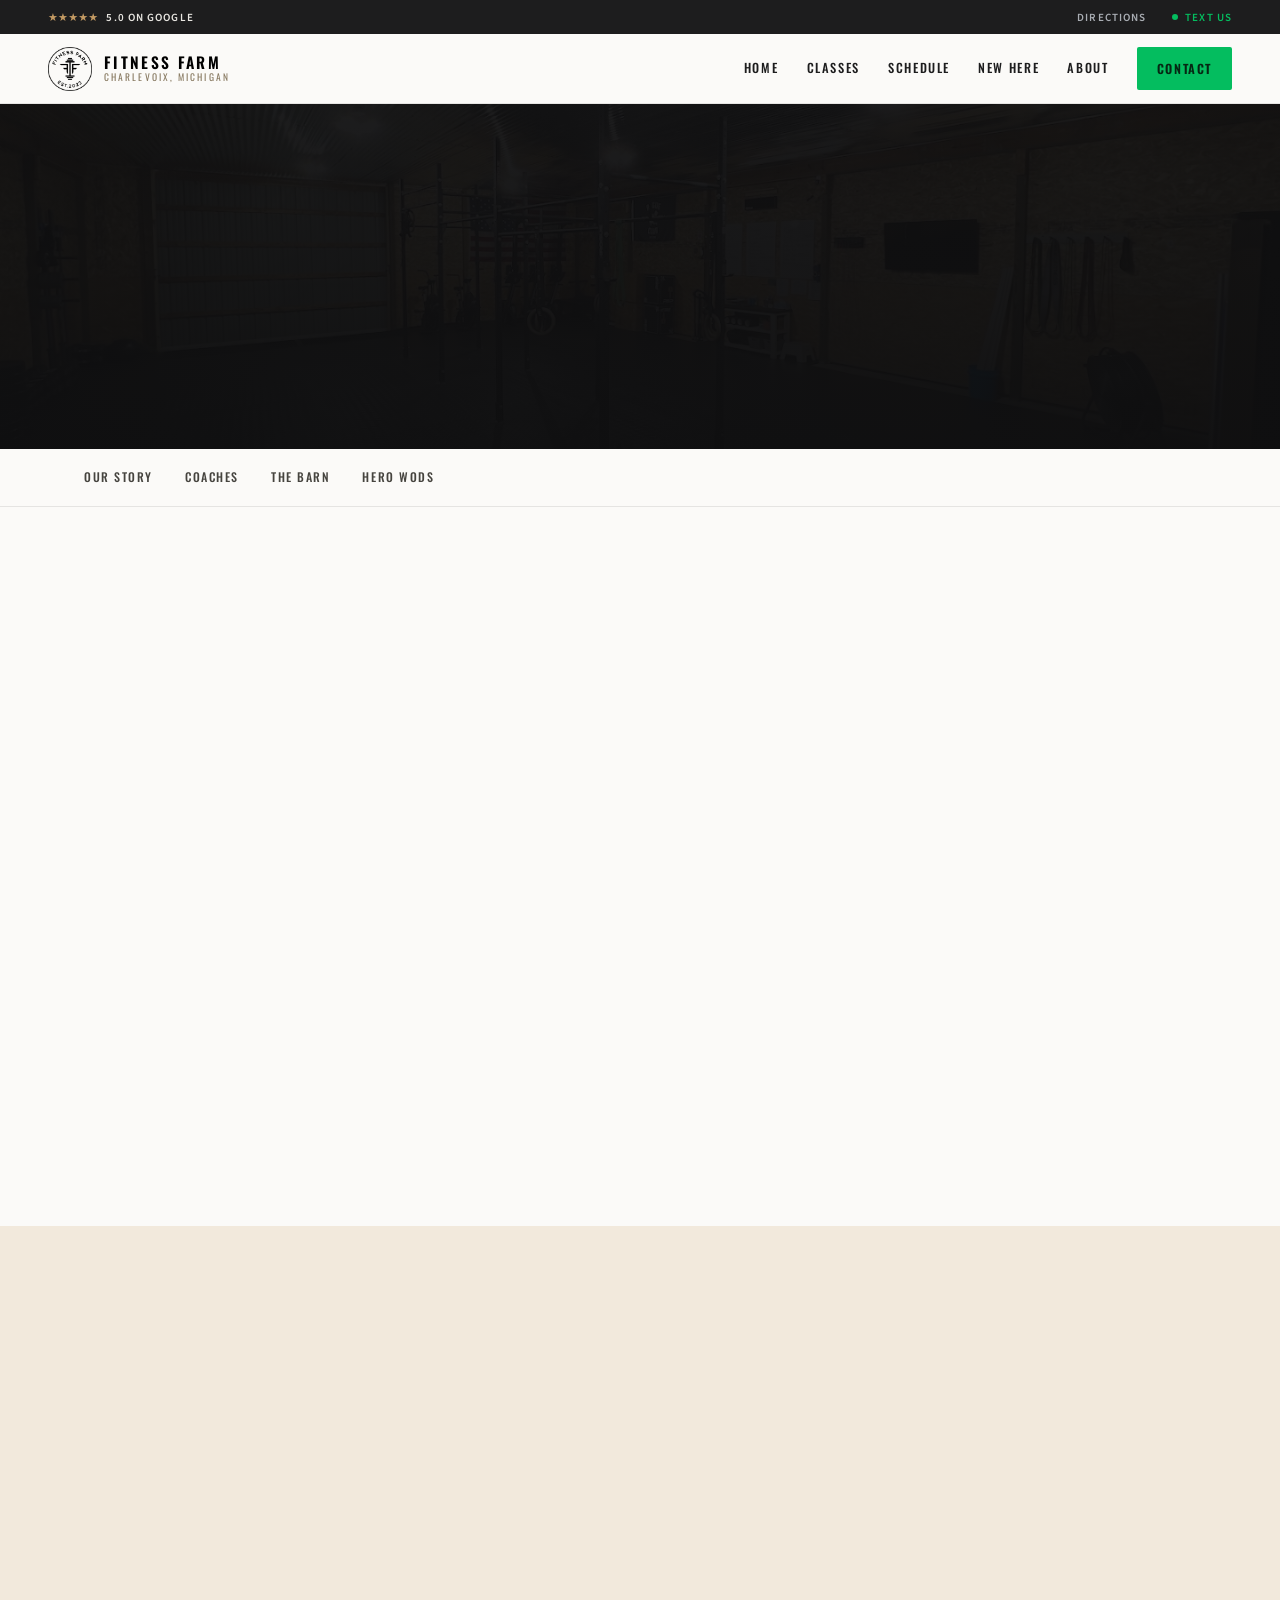
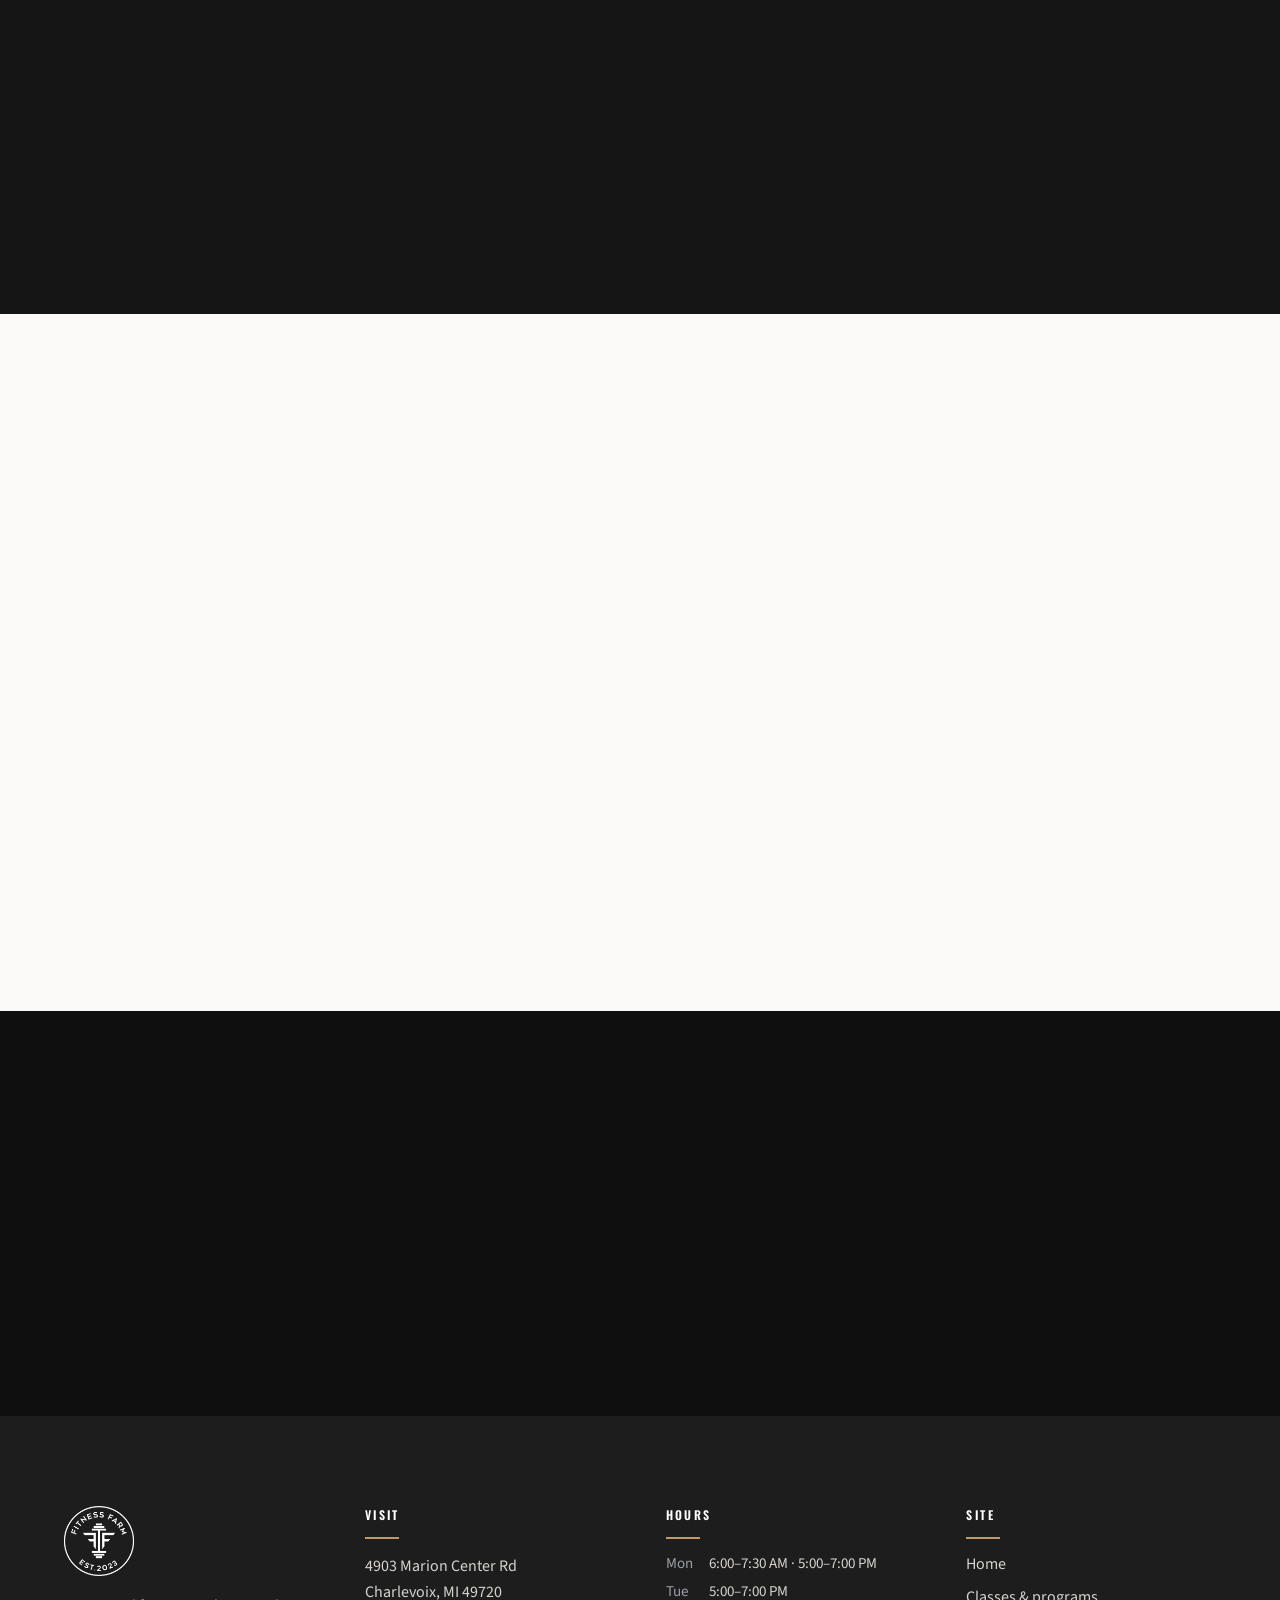
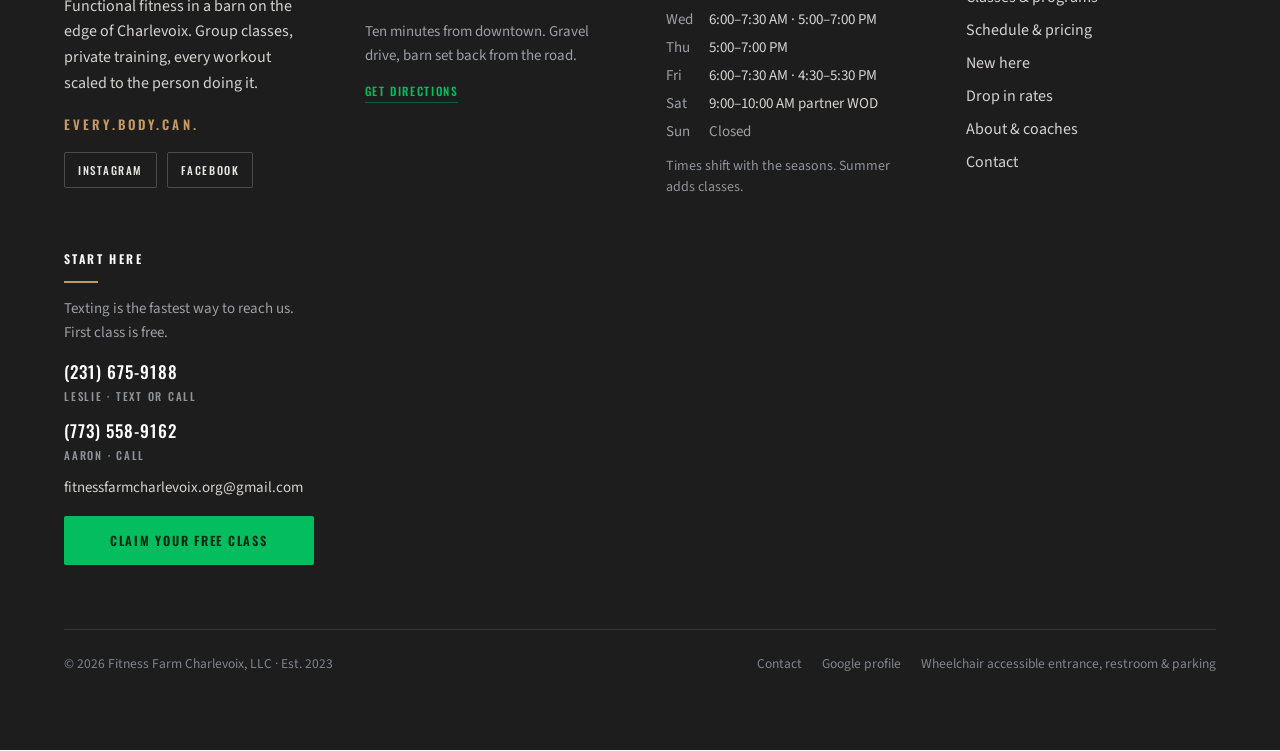
==== commit b0d4f8d4: "Add files via upload" ====
--- a/about.html
+++ b/about.html
@@ -18,8 +18,6 @@
   a:hover { color: #04BD5F; }
   ::selection { background: #04BD5F; color: #062713; }
 </style>
-<script src="https://cdn.jsdelivr.net/npm/gsap@3.12.5/dist/gsap.min.js"></script>
-<script src="https://cdn.jsdelivr.net/npm/gsap@3.12.5/dist/ScrollTrigger.min.js"></script>
 <script type="application/ld+json">
 {
   "@context": "https://schema.org",
@@ -55,9 +53,6 @@
 }
 </script>
 <link rel="stylesheet" href="site.css">
-<script src="https://cdn.jsdelivr.net/npm/gsap@3.12.5/dist/gsap.min.js"></script>
-<script src="https://cdn.jsdelivr.net/npm/gsap@3.12.5/dist/ScrollTrigger.min.js"></script>
-<script src="motion.js" defer></script>
 <script src="site.js" defer></script>
 </head>
 <body>
@@ -139,7 +134,7 @@
       <p data-anim="fade" data-now="1" style="opacity:0;margin:0;display:flex;align-items:center;gap:12px;font-family:'Oswald',sans-serif;font-size:11.5px;font-weight:500;letter-spacing:0.24em;text-transform:uppercase;color:#C39A63">
         <span style="width:34px;height:1px;background:#C39A63;display:inline-block"></span>About the farm
       </p>
-      <h1 data-anim="words" data-now="1" data-delay="0.1" style="opacity:0;margin:0;font-family:'Oswald',sans-serif;font-weight:700;font-size:clamp(34px,6vw,82px);line-height:0.92;text-transform:uppercase;color:#FFFFFF">New barn. Not new coaches.</h1>
+      <h1 data-anim="words" data-now="1" data-delay="0.1" style="opacity:0;margin:0;font-family:'Oswald',sans-serif;font-weight:700;font-size:clamp(34px,6vw,82px);line-height:0.92;text-transform:uppercase;color:#FFFFFF"><span class="wm"><span class="w">New</span></span> <span class="wm"><span class="w">barn.</span></span> <span class="wm"><span class="w">Not</span></span> <span class="wm"><span class="w">new</span></span> <span class="wm"><span class="w">coaches.</span></span></h1>
     </div>
     <p data-anim="fade" data-now="1" data-delay="0.35" style="opacity:0;margin:0;font-size:clamp(16.5px,1.4vw,19px);line-height:1.7;color:#C6C3BD;max-width:50ch">The sign says est. 2023. The coaching behind it is a lot older than that.</p>
   </div>
@@ -160,7 +155,7 @@
       <p data-anim="fade" style="opacity:0;margin:0;display:flex;align-items:center;gap:12px;font-family:'Oswald',sans-serif;font-size:11.5px;font-weight:500;letter-spacing:0.24em;text-transform:uppercase;color:#8A7C64">
         <span style="width:34px;height:1px;background:#C39A63;display:inline-block"></span>Our story
       </p>
-      <h2 data-anim="words" style="opacity:0;margin:0;font-family:'Oswald',sans-serif;font-weight:600;font-size:clamp(27px,3.8vw,50px);line-height:0.98;text-transform:uppercase;color:#0A0A0B">What changed was the room</h2>
+      <h2 data-anim="words" style="opacity:0;margin:0;font-family:'Oswald',sans-serif;font-weight:600;font-size:clamp(27px,3.8vw,50px);line-height:0.98;text-transform:uppercase;color:#0A0A0B"><span class="wm"><span class="w">What</span></span> <span class="wm"><span class="w">changed</span></span> <span class="wm"><span class="w">was</span></span> <span class="wm"><span class="w">the</span></span> <span class="wm"><span class="w">room</span></span></h2>
       <div data-anim="fade" style="opacity:0;height:1px;background:rgba(29,29,30,0.14)"></div>
       <p data-anim="fade" style="opacity:0;margin:0;font-size:17.5px;line-height:1.7;color:#46443F;max-width:58ch">Before the farm there was a warehouse, a barbell club and a decade of coaching, competing and building gym communities in Northern Michigan. Aaron and Leslie ran classes, hosted competitions and put together the volunteer crews that make those weekends work.</p>
       <p data-anim="fade" style="opacity:0;margin:0;font-size:17.5px;line-height:1.7;color:#46443F;max-width:58ch">In spring 2023 the operation moved out of town and into a finished pole barn on Marion Center Road. Exposed timber, a steel ceiling, a roll up door and a field behind it. The banner from the old space still hangs on the wall, because you do not throw that out.</p>
@@ -193,7 +188,7 @@
       <p data-anim="fade" style="opacity:0;margin:0;display:flex;align-items:center;gap:12px;font-family:'Oswald',sans-serif;font-size:11.5px;font-weight:500;letter-spacing:0.24em;text-transform:uppercase;color:#8A7C64">
         <span style="width:34px;height:1px;background:#8A7C64;display:inline-block"></span>Meet the coaches
       </p>
-      <h2 data-anim="words" style="opacity:0;margin:0;font-family:'Oswald',sans-serif;font-weight:600;font-size:clamp(27px,3.8vw,50px);line-height:0.98;text-transform:uppercase;color:#0A0A0B">Three people, every class</h2>
+      <h2 data-anim="words" style="opacity:0;margin:0;font-family:'Oswald',sans-serif;font-weight:600;font-size:clamp(27px,3.8vw,50px);line-height:0.98;text-transform:uppercase;color:#0A0A0B"><span class="wm"><span class="w">Three</span></span> <span class="wm"><span class="w">people,</span></span> <span class="wm"><span class="w">every</span></span> <span class="wm"><span class="w">class</span></span></h2>
       <p data-anim="fade" style="opacity:0;margin:0;font-size:17.5px;line-height:1.68;color:#46443F;max-width:62ch">Aaron and Leslie coach nearly every session themselves, with Jen on the floor too. There is no rota of part timers here, which is why nobody has to re explain their shoulder twice.</p>
     </div>
     <div data-anim="stagger" style="opacity:0;display:grid;grid-template-columns:repeat(auto-fit,minmax(250px,1fr));gap:clamp(18px,2.4vw,32px)">
@@ -241,7 +236,7 @@
         <p data-anim="fade" style="opacity:0;margin:0;display:flex;align-items:center;gap:12px;font-family:'Oswald',sans-serif;font-size:11.5px;font-weight:500;letter-spacing:0.24em;text-transform:uppercase;color:#C39A63">
           <span style="width:34px;height:1px;background:#C39A63;display:inline-block"></span>The barn
         </p>
-        <h2 data-anim="words" style="opacity:0;margin:0;font-family:'Oswald',sans-serif;font-weight:600;font-size:clamp(27px,3.8vw,50px);line-height:0.98;text-transform:uppercase;color:#FFFFFF">Timber, steel and a door that opens onto a field</h2>
+        <h2 data-anim="words" style="opacity:0;margin:0;font-family:'Oswald',sans-serif;font-weight:600;font-size:clamp(27px,3.8vw,50px);line-height:0.98;text-transform:uppercase;color:#FFFFFF"><span class="wm"><span class="w">Timber,</span></span> <span class="wm"><span class="w">steel</span></span> <span class="wm"><span class="w">and</span></span> <span class="wm"><span class="w">a</span></span> <span class="wm"><span class="w">door</span></span> <span class="wm"><span class="w">that</span></span> <span class="wm"><span class="w">opens</span></span> <span class="wm"><span class="w">onto</span></span> <span class="wm"><span class="w">a</span></span> <span class="wm"><span class="w">field</span></span></h2>
       </div>
       <p data-anim="fade" style="opacity:0;margin:0;font-size:17px;line-height:1.7;color:#C6C3BD;max-width:46ch">Exposed board walls, a corrugated steel ceiling that catches the light, diamond plate matting across the whole floor and matte black Rogue steel on top of it. The letters on the wall are the only sign we have.</p>
     </div>
@@ -286,7 +281,7 @@
         <p data-anim="fade" style="opacity:0;margin:0;display:flex;align-items:center;gap:12px;font-family:'Oswald',sans-serif;font-size:11.5px;font-weight:500;letter-spacing:0.24em;text-transform:uppercase;color:#8A7C64">
           <span style="width:34px;height:1px;background:#B22234;display:inline-block"></span>Hero WODs &amp; giving back
         </p>
-        <h2 data-anim="words" style="opacity:0;margin:0;font-family:'Oswald',sans-serif;font-weight:600;font-size:clamp(27px,3.8vw,50px);line-height:0.98;text-transform:uppercase;color:#0A0A0B">Free, open, and harder than you want it to be</h2>
+        <h2 data-anim="words" style="opacity:0;margin:0;font-family:'Oswald',sans-serif;font-weight:600;font-size:clamp(27px,3.8vw,50px);line-height:0.98;text-transform:uppercase;color:#0A0A0B"><span class="wm"><span class="w">Free,</span></span> <span class="wm"><span class="w">open,</span></span> <span class="wm"><span class="w">and</span></span> <span class="wm"><span class="w">harder</span></span> <span class="wm"><span class="w">than</span></span> <span class="wm"><span class="w">you</span></span> <span class="wm"><span class="w">want</span></span> <span class="wm"><span class="w">it</span></span> <span class="wm"><span class="w">to</span></span> <span class="wm"><span class="w">be</span></span></h2>
       </div>
       <p data-anim="fade" style="opacity:0;margin:0;font-size:17px;line-height:1.7;color:#46443F;max-width:46ch">Twice a year we open the barn to anyone who wants in, charge nothing, and work through a hero workout together. Members, neighbours, first timers, families. There is a flag on the wall for a reason.</p>
     </div>
@@ -313,7 +308,7 @@
 
 <section data-screen-label="About CTA" style="background:#0F0F10;padding:clamp(56px,7vw,110px) clamp(18px,5vw,64px)">
   <div style="max-width:1000px;margin:0 auto;text-align:center;display:flex;flex-direction:column;align-items:center;gap:22px">
-    <h2 data-anim="words" style="opacity:0;margin:0;font-family:'Oswald',sans-serif;font-weight:700;font-size:clamp(30px,5vw,70px);line-height:0.94;text-transform:uppercase;color:#FFFFFF">Come and see the room</h2>
+    <h2 data-anim="words" style="opacity:0;margin:0;font-family:'Oswald',sans-serif;font-weight:700;font-size:clamp(30px,5vw,70px);line-height:0.94;text-transform:uppercase;color:#FFFFFF"><span class="wm"><span class="w">Come</span></span> <span class="wm"><span class="w">and</span></span> <span class="wm"><span class="w">see</span></span> <span class="wm"><span class="w">the</span></span> <span class="wm"><span class="w">room</span></span></h2>
     <p data-anim="fade" style="opacity:0;margin:0;font-size:clamp(17px,1.5vw,20px);line-height:1.6;color:#C6C3BD;max-width:46ch">Photos only get you so far. The first class is free, and the door is usually open.</p>
     <div data-anim="stagger" style="opacity:0;display:flex;flex-wrap:wrap;gap:12px;justify-content:center">
       <a href="new-here.html#free-class" style="font-family:'Oswald',sans-serif;font-size:13px;font-weight:600;letter-spacing:0.15em;text-transform:uppercase;color:#062713;background:#04BD5F;text-decoration:none;padding:19px 28px;border-radius:2px" data-h="9">Claim your free class</a>
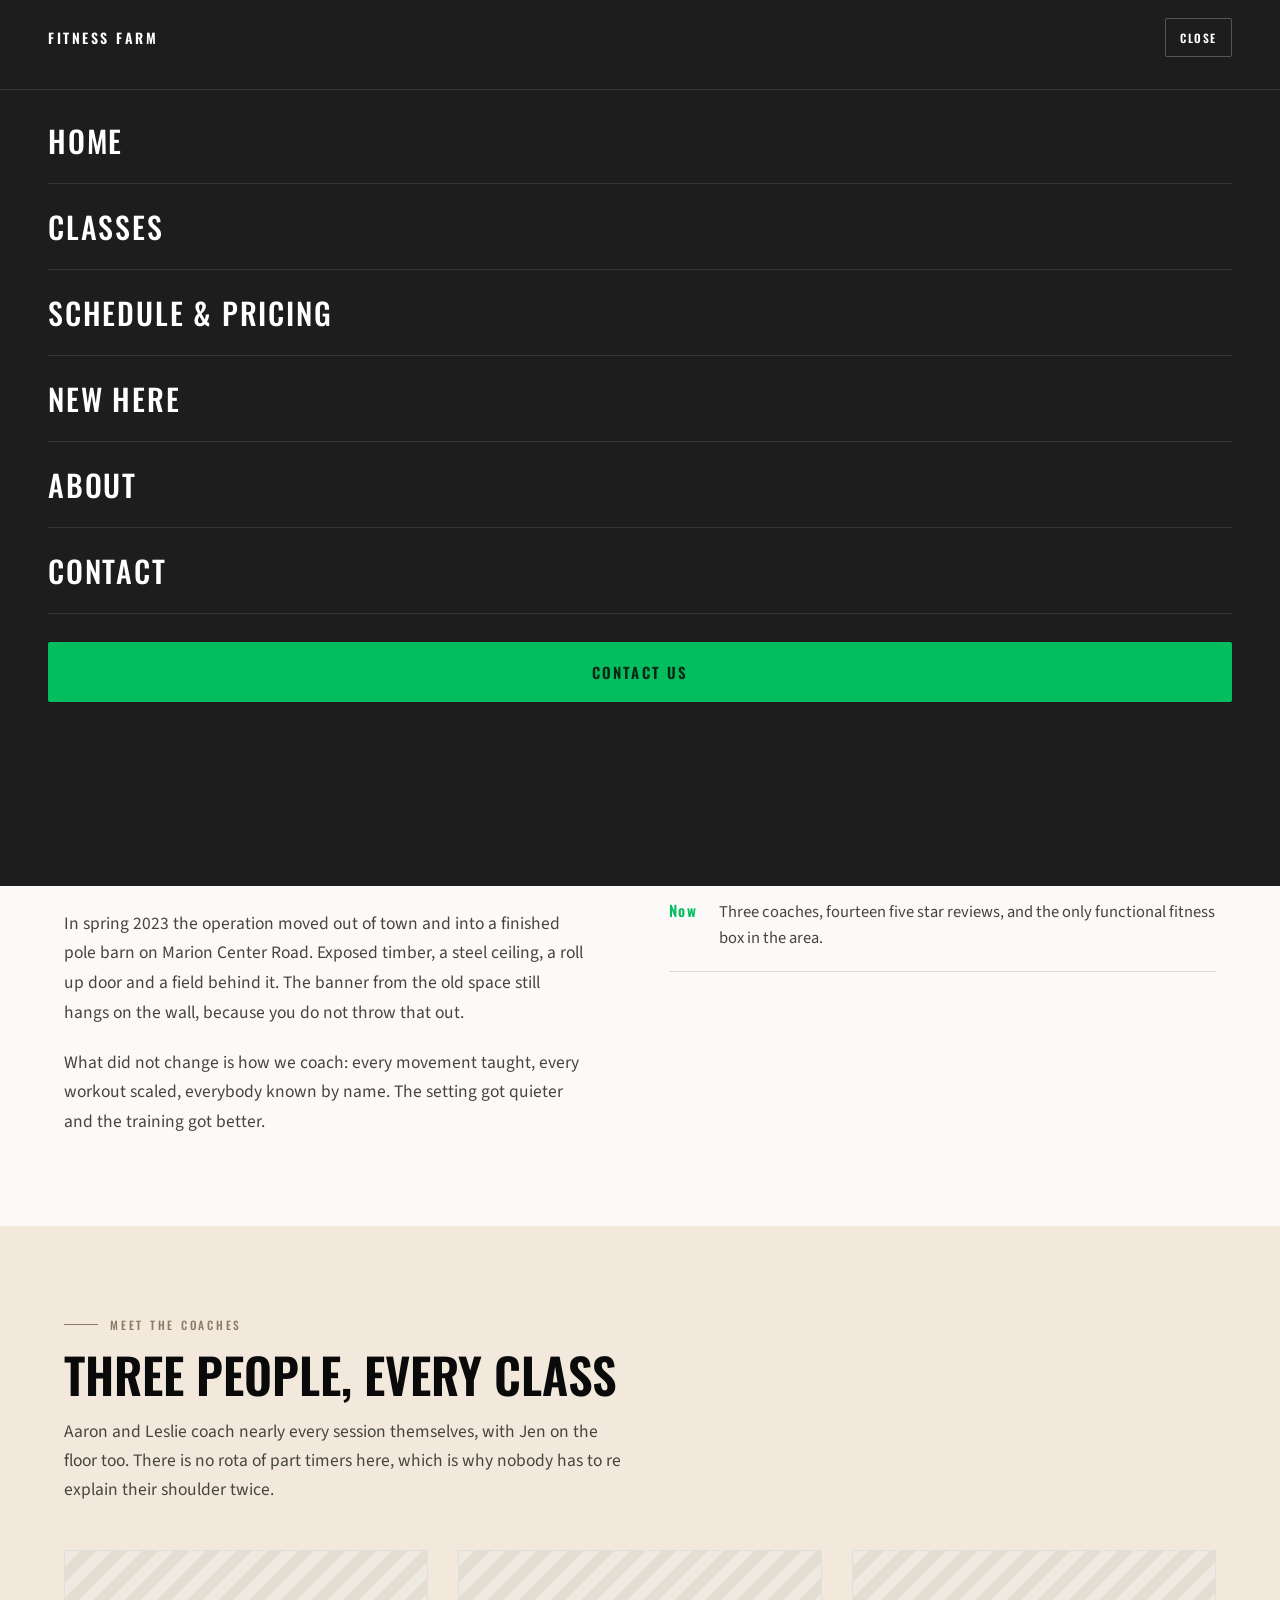
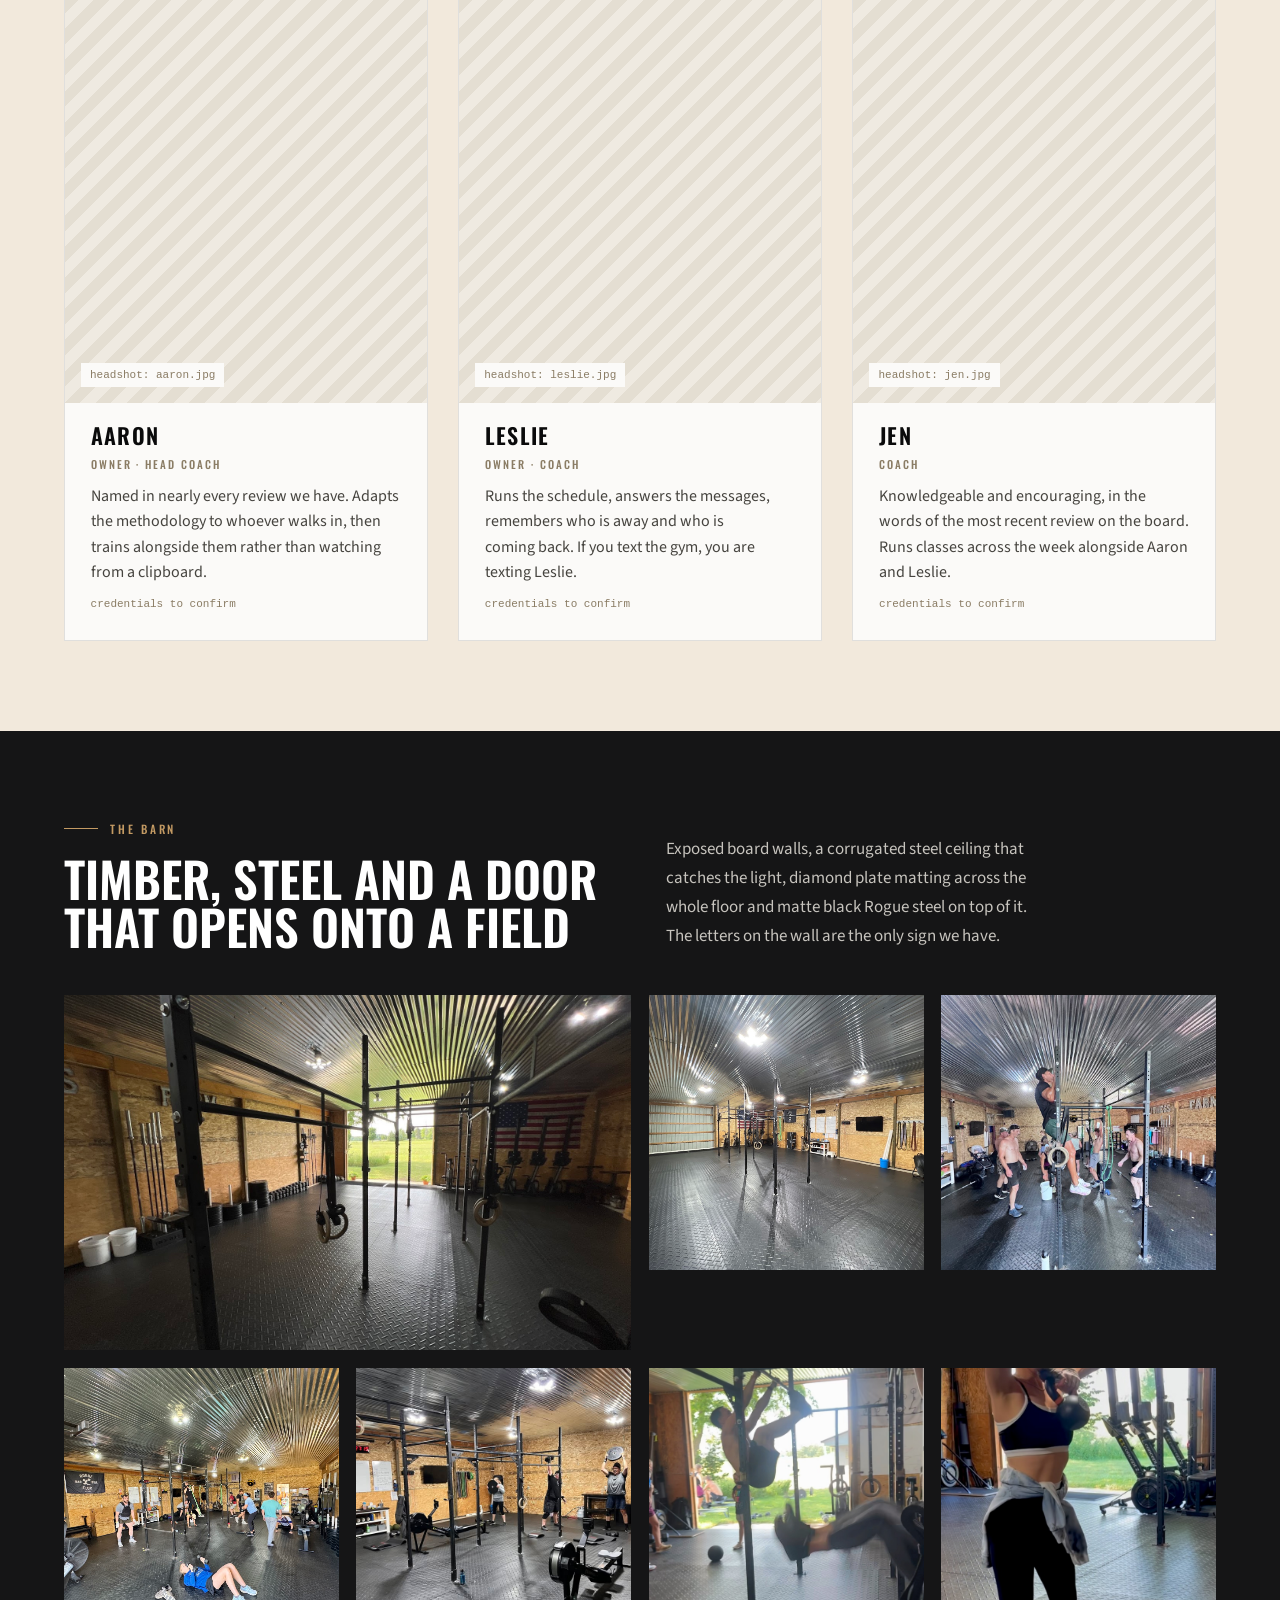
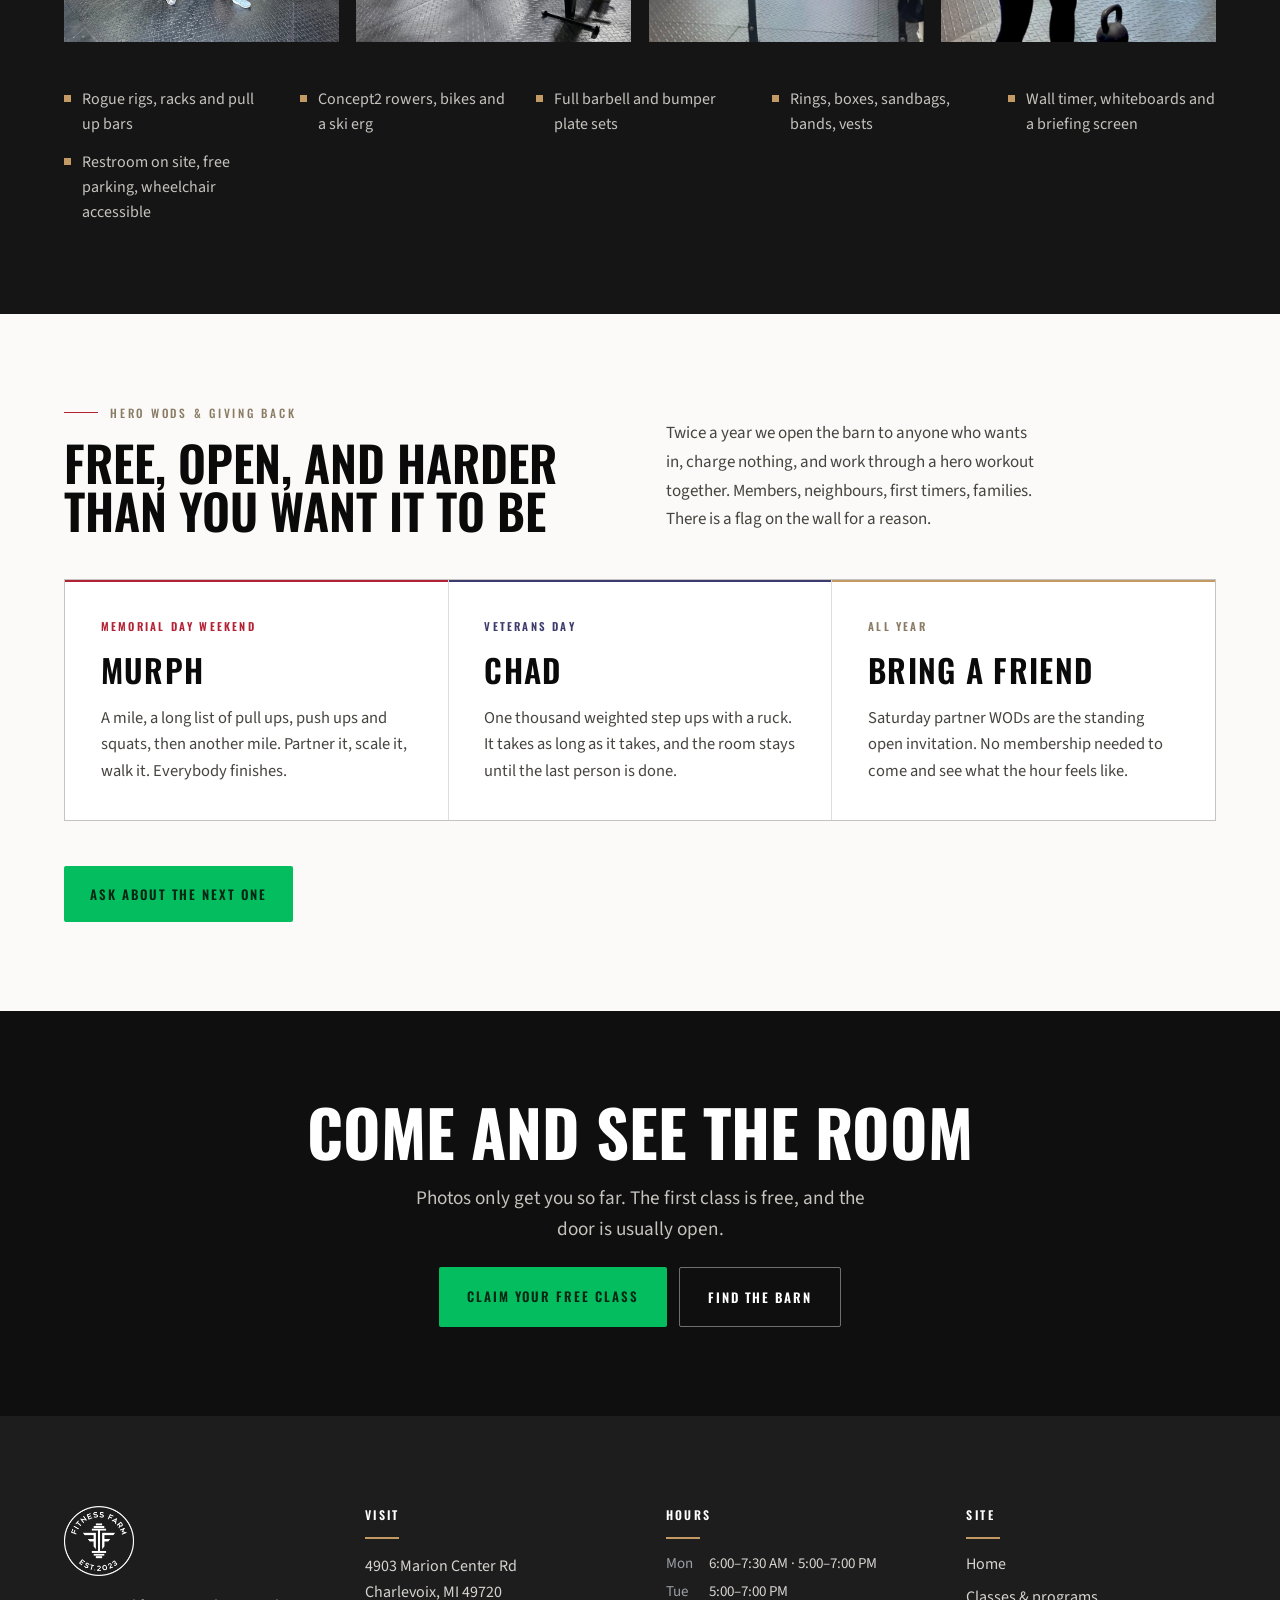
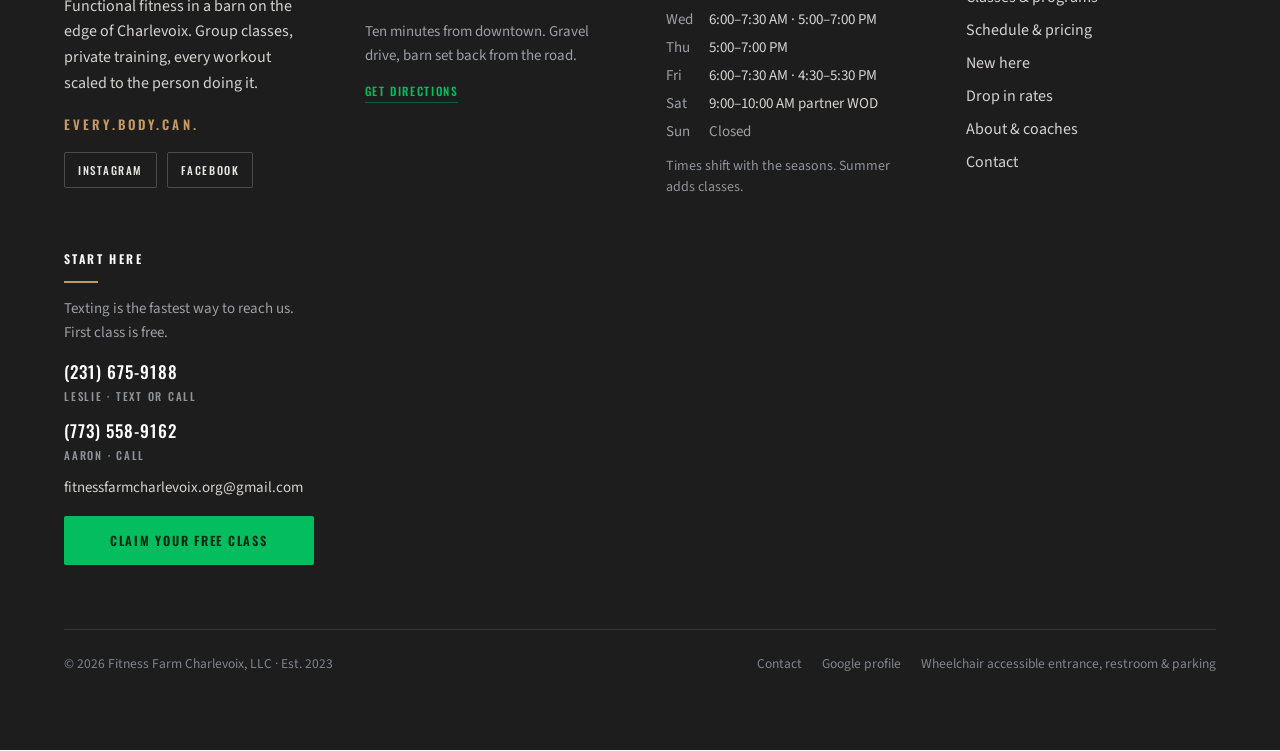
==== commit 3a640dcd: "Add files via upload" ====
--- a/about.html
+++ b/about.html
@@ -102,7 +102,7 @@
 
 <div data-ff-spacer="1" style="height:104px"></div>
 
-<div id="ffMenu" style="position:fixed;inset:0;z-index:950;background:#1D1D1E;overflow-y:auto;font-family:'Source Sans 3',system-ui,sans-serif;transition:opacity .32s ease, transform .32s cubic-bezier(.2,.8,.2,1);opacity:0;transform:translateY(-14px);pointer-events:none">
+<div id="ffMenu" style="position:fixed;inset:0;z-index:950;background:#1D1D1E;overflow-y:auto;font-family:'Source Sans 3',system-ui,sans-serif;transition:opacity .32s ease, transform .32s cubic-bezier(.2,.8,.2,1);transform:translateY(-14px);pointer-events:none">
   <div style="display:flex;align-items:center;justify-content:space-between;height:104px;padding:0 clamp(14px,4vw,48px);border-bottom:1px solid rgba(255,255,255,0.12)">
     <span style="font-family:'Oswald',sans-serif;font-weight:600;font-size:14px;letter-spacing:0.18em;text-transform:uppercase;color:#FFFFFF">Fitness Farm</span>
     <button type="button" onclick="ffMenu()" aria-label="Close menu" style="background:none;border:1px solid rgba(255,255,255,0.25);border-radius:2px;padding:10px 14px;cursor:pointer;font-family:'Oswald',sans-serif;font-size:11.5px;font-weight:600;letter-spacing:0.14em;text-transform:uppercase;color:#FFFFFF">Close</button>
@@ -131,12 +131,12 @@
   <div style="position:absolute;inset:0;background:linear-gradient(180deg,rgba(15,15,16,0.76),rgba(15,15,16,0.95))"></div>
   <div style="position:relative;max-width:1240px;margin:0 auto;display:grid;grid-template-columns:repeat(auto-fit,minmax(300px,1fr));gap:clamp(26px,4vw,64px);align-items:end">
     <div style="display:flex;flex-direction:column;gap:20px;min-width:0">
-      <p data-anim="fade" data-now="1" style="opacity:0;margin:0;display:flex;align-items:center;gap:12px;font-family:'Oswald',sans-serif;font-size:11.5px;font-weight:500;letter-spacing:0.24em;text-transform:uppercase;color:#C39A63">
+      <p data-anim="fade" data-now="1" style="margin:0;display:flex;align-items:center;gap:12px;font-family:'Oswald',sans-serif;font-size:11.5px;font-weight:500;letter-spacing:0.24em;text-transform:uppercase;color:#C39A63">
         <span style="width:34px;height:1px;background:#C39A63;display:inline-block"></span>About the farm
       </p>
-      <h1 data-anim="words" data-now="1" data-delay="0.1" style="opacity:0;margin:0;font-family:'Oswald',sans-serif;font-weight:700;font-size:clamp(34px,6vw,82px);line-height:0.92;text-transform:uppercase;color:#FFFFFF"><span class="wm"><span class="w">New</span></span> <span class="wm"><span class="w">barn.</span></span> <span class="wm"><span class="w">Not</span></span> <span class="wm"><span class="w">new</span></span> <span class="wm"><span class="w">coaches.</span></span></h1>
-    </div>
-    <p data-anim="fade" data-now="1" data-delay="0.35" style="opacity:0;margin:0;font-size:clamp(16.5px,1.4vw,19px);line-height:1.7;color:#C6C3BD;max-width:50ch">The sign says est. 2023. The coaching behind it is a lot older than that.</p>
+      <h1 data-anim="words" data-now="1" data-delay="0.1" style="margin:0;font-family:'Oswald',sans-serif;font-weight:700;font-size:clamp(34px,6vw,82px);line-height:0.92;text-transform:uppercase;color:#FFFFFF"><span class="wm"><span class="w">New</span></span> <span class="wm"><span class="w">barn.</span></span> <span class="wm"><span class="w">Not</span></span> <span class="wm"><span class="w">new</span></span> <span class="wm"><span class="w">coaches.</span></span></h1>
+    </div>
+    <p data-anim="fade" data-now="1" data-delay="0.35" style="margin:0;font-size:clamp(16.5px,1.4vw,19px);line-height:1.7;color:#C6C3BD;max-width:50ch">The sign says est. 2023. The coaching behind it is a lot older than that.</p>
   </div>
 </section>
 
@@ -152,16 +152,16 @@
 <section id="story" data-screen-label="Our story" style="padding:clamp(56px,7vw,116px) clamp(18px,5vw,64px);background:#FBFAF8">
   <div style="max-width:1240px;margin:0 auto;display:grid;grid-template-columns:repeat(auto-fit,minmax(300px,1fr));gap:clamp(30px,4.5vw,72px);align-items:start">
     <div style="display:flex;flex-direction:column;gap:20px;min-width:0">
-      <p data-anim="fade" style="opacity:0;margin:0;display:flex;align-items:center;gap:12px;font-family:'Oswald',sans-serif;font-size:11.5px;font-weight:500;letter-spacing:0.24em;text-transform:uppercase;color:#8A7C64">
+      <p data-anim="fade" style="margin:0;display:flex;align-items:center;gap:12px;font-family:'Oswald',sans-serif;font-size:11.5px;font-weight:500;letter-spacing:0.24em;text-transform:uppercase;color:#8A7C64">
         <span style="width:34px;height:1px;background:#C39A63;display:inline-block"></span>Our story
       </p>
-      <h2 data-anim="words" style="opacity:0;margin:0;font-family:'Oswald',sans-serif;font-weight:600;font-size:clamp(27px,3.8vw,50px);line-height:0.98;text-transform:uppercase;color:#0A0A0B"><span class="wm"><span class="w">What</span></span> <span class="wm"><span class="w">changed</span></span> <span class="wm"><span class="w">was</span></span> <span class="wm"><span class="w">the</span></span> <span class="wm"><span class="w">room</span></span></h2>
-      <div data-anim="fade" style="opacity:0;height:1px;background:rgba(29,29,30,0.14)"></div>
-      <p data-anim="fade" style="opacity:0;margin:0;font-size:17.5px;line-height:1.7;color:#46443F;max-width:58ch">Before the farm there was a warehouse, a barbell club and a decade of coaching, competing and building gym communities in Northern Michigan. Aaron and Leslie ran classes, hosted competitions and put together the volunteer crews that make those weekends work.</p>
-      <p data-anim="fade" style="opacity:0;margin:0;font-size:17.5px;line-height:1.7;color:#46443F;max-width:58ch">In spring 2023 the operation moved out of town and into a finished pole barn on Marion Center Road. Exposed timber, a steel ceiling, a roll up door and a field behind it. The banner from the old space still hangs on the wall, because you do not throw that out.</p>
-      <p data-anim="fade" style="opacity:0;margin:0;font-size:17.5px;line-height:1.7;color:#46443F;max-width:58ch">What did not change is how we coach: every movement taught, every workout scaled, everybody known by name. The setting got quieter and the training got better.</p>
-    </div>
-    <div data-anim="stagger" style="opacity:0;display:flex;flex-direction:column;gap:0;border-top:1px solid rgba(29,29,30,0.14)">
+      <h2 data-anim="words" style="margin:0;font-family:'Oswald',sans-serif;font-weight:600;font-size:clamp(27px,3.8vw,50px);line-height:0.98;text-transform:uppercase;color:#0A0A0B"><span class="wm"><span class="w">What</span></span> <span class="wm"><span class="w">changed</span></span> <span class="wm"><span class="w">was</span></span> <span class="wm"><span class="w">the</span></span> <span class="wm"><span class="w">room</span></span></h2>
+      <div data-anim="fade" style="height:1px;background:rgba(29,29,30,0.14)"></div>
+      <p data-anim="fade" style="margin:0;font-size:17.5px;line-height:1.7;color:#46443F;max-width:58ch">Before the farm there was a warehouse, a barbell club and a decade of coaching, competing and building gym communities in Northern Michigan. Aaron and Leslie ran classes, hosted competitions and put together the volunteer crews that make those weekends work.</p>
+      <p data-anim="fade" style="margin:0;font-size:17.5px;line-height:1.7;color:#46443F;max-width:58ch">In spring 2023 the operation moved out of town and into a finished pole barn on Marion Center Road. Exposed timber, a steel ceiling, a roll up door and a field behind it. The banner from the old space still hangs on the wall, because you do not throw that out.</p>
+      <p data-anim="fade" style="margin:0;font-size:17.5px;line-height:1.7;color:#46443F;max-width:58ch">What did not change is how we coach: every movement taught, every workout scaled, everybody known by name. The setting got quieter and the training got better.</p>
+    </div>
+    <div data-anim="stagger" style="display:flex;flex-direction:column;gap:0;border-top:1px solid rgba(29,29,30,0.14)">
       <div style="display:grid;grid-template-columns:auto 1fr;gap:22px;padding:20px 0;border-bottom:1px solid rgba(29,29,30,0.14)">
         <span style="font-family:'Oswald',sans-serif;font-size:15px;font-weight:600;letter-spacing:0.1em;color:#C39A63">2006</span>
         <p style="margin:0;font-size:16.5px;line-height:1.6;color:#46443F">The barbell club years begin. Warehouse space, competitions, volunteer crews.</p>
@@ -185,13 +185,13 @@
 <section id="coaches" data-screen-label="Coaches" style="padding:clamp(56px,7vw,116px) clamp(18px,5vw,64px);background:#F2E9DC">
   <div style="max-width:1240px;margin:0 auto;display:flex;flex-direction:column;gap:clamp(28px,3.5vw,50px)">
     <div style="display:flex;flex-direction:column;gap:18px">
-      <p data-anim="fade" style="opacity:0;margin:0;display:flex;align-items:center;gap:12px;font-family:'Oswald',sans-serif;font-size:11.5px;font-weight:500;letter-spacing:0.24em;text-transform:uppercase;color:#8A7C64">
+      <p data-anim="fade" style="margin:0;display:flex;align-items:center;gap:12px;font-family:'Oswald',sans-serif;font-size:11.5px;font-weight:500;letter-spacing:0.24em;text-transform:uppercase;color:#8A7C64">
         <span style="width:34px;height:1px;background:#8A7C64;display:inline-block"></span>Meet the coaches
       </p>
-      <h2 data-anim="words" style="opacity:0;margin:0;font-family:'Oswald',sans-serif;font-weight:600;font-size:clamp(27px,3.8vw,50px);line-height:0.98;text-transform:uppercase;color:#0A0A0B"><span class="wm"><span class="w">Three</span></span> <span class="wm"><span class="w">people,</span></span> <span class="wm"><span class="w">every</span></span> <span class="wm"><span class="w">class</span></span></h2>
-      <p data-anim="fade" style="opacity:0;margin:0;font-size:17.5px;line-height:1.68;color:#46443F;max-width:62ch">Aaron and Leslie coach nearly every session themselves, with Jen on the floor too. There is no rota of part timers here, which is why nobody has to re explain their shoulder twice.</p>
-    </div>
-    <div data-anim="stagger" style="opacity:0;display:grid;grid-template-columns:repeat(auto-fit,minmax(250px,1fr));gap:clamp(18px,2.4vw,32px)">
+      <h2 data-anim="words" style="margin:0;font-family:'Oswald',sans-serif;font-weight:600;font-size:clamp(27px,3.8vw,50px);line-height:0.98;text-transform:uppercase;color:#0A0A0B"><span class="wm"><span class="w">Three</span></span> <span class="wm"><span class="w">people,</span></span> <span class="wm"><span class="w">every</span></span> <span class="wm"><span class="w">class</span></span></h2>
+      <p data-anim="fade" style="margin:0;font-size:17.5px;line-height:1.68;color:#46443F;max-width:62ch">Aaron and Leslie coach nearly every session themselves, with Jen on the floor too. There is no rota of part timers here, which is why nobody has to re explain their shoulder twice.</p>
+    </div>
+    <div data-anim="stagger" style="display:grid;grid-template-columns:repeat(auto-fit,minmax(250px,1fr));gap:clamp(18px,2.4vw,32px)">
       <article style="display:flex;flex-direction:column;gap:16px;background:#FBFAF8;border:1px solid rgba(29,29,30,0.12);padding:0">
         <div style="aspect-ratio:4/5;background:repeating-linear-gradient(135deg,#EFEAE1 0 11px,#E4DED2 11px 22px);display:flex;align-items:flex-end;padding:16px">
           <span style="font-family:ui-monospace,SFMono-Regular,Menlo,monospace;font-size:11px;color:#8A7C64;background:#FBFAF8;padding:6px 9px">headshot: aaron.jpg</span>
@@ -233,15 +233,15 @@
   <div style="max-width:1240px;margin:0 auto;display:flex;flex-direction:column;gap:clamp(28px,3.5vw,48px)">
     <div style="display:grid;grid-template-columns:repeat(auto-fit,minmax(290px,1fr));gap:clamp(26px,4vw,64px);align-items:end">
       <div style="display:flex;flex-direction:column;gap:18px;min-width:0">
-        <p data-anim="fade" style="opacity:0;margin:0;display:flex;align-items:center;gap:12px;font-family:'Oswald',sans-serif;font-size:11.5px;font-weight:500;letter-spacing:0.24em;text-transform:uppercase;color:#C39A63">
+        <p data-anim="fade" style="margin:0;display:flex;align-items:center;gap:12px;font-family:'Oswald',sans-serif;font-size:11.5px;font-weight:500;letter-spacing:0.24em;text-transform:uppercase;color:#C39A63">
           <span style="width:34px;height:1px;background:#C39A63;display:inline-block"></span>The barn
         </p>
-        <h2 data-anim="words" style="opacity:0;margin:0;font-family:'Oswald',sans-serif;font-weight:600;font-size:clamp(27px,3.8vw,50px);line-height:0.98;text-transform:uppercase;color:#FFFFFF"><span class="wm"><span class="w">Timber,</span></span> <span class="wm"><span class="w">steel</span></span> <span class="wm"><span class="w">and</span></span> <span class="wm"><span class="w">a</span></span> <span class="wm"><span class="w">door</span></span> <span class="wm"><span class="w">that</span></span> <span class="wm"><span class="w">opens</span></span> <span class="wm"><span class="w">onto</span></span> <span class="wm"><span class="w">a</span></span> <span class="wm"><span class="w">field</span></span></h2>
-      </div>
-      <p data-anim="fade" style="opacity:0;margin:0;font-size:17px;line-height:1.7;color:#C6C3BD;max-width:46ch">Exposed board walls, a corrugated steel ceiling that catches the light, diamond plate matting across the whole floor and matte black Rogue steel on top of it. The letters on the wall are the only sign we have.</p>
-    </div>
-    <div data-anim="stagger" style="opacity:0;display:grid;grid-template-columns:repeat(auto-fit,minmax(220px,1fr));gap:clamp(10px,1.4vw,18px)">
-      <figure data-anim="img" style="opacity:0;margin:0;grid-column:span 2;aspect-ratio:16/10;overflow:hidden;background:#1D1D1E">
+        <h2 data-anim="words" style="margin:0;font-family:'Oswald',sans-serif;font-weight:600;font-size:clamp(27px,3.8vw,50px);line-height:0.98;text-transform:uppercase;color:#FFFFFF"><span class="wm"><span class="w">Timber,</span></span> <span class="wm"><span class="w">steel</span></span> <span class="wm"><span class="w">and</span></span> <span class="wm"><span class="w">a</span></span> <span class="wm"><span class="w">door</span></span> <span class="wm"><span class="w">that</span></span> <span class="wm"><span class="w">opens</span></span> <span class="wm"><span class="w">onto</span></span> <span class="wm"><span class="w">a</span></span> <span class="wm"><span class="w">field</span></span></h2>
+      </div>
+      <p data-anim="fade" style="margin:0;font-size:17px;line-height:1.7;color:#C6C3BD;max-width:46ch">Exposed board walls, a corrugated steel ceiling that catches the light, diamond plate matting across the whole floor and matte black Rogue steel on top of it. The letters on the wall are the only sign we have.</p>
+    </div>
+    <div data-anim="stagger" style="display:grid;grid-template-columns:repeat(auto-fit,minmax(220px,1fr));gap:clamp(10px,1.4vw,18px)">
+      <figure data-anim="img" style="margin:0;grid-column:span 2;aspect-ratio:16/10;overflow:hidden;background:#1D1D1E">
         <img src="images/barn-door-field.jpg" alt="The rig with the roll up door open onto the green field beyond" style="width:100%;height:100%;object-fit:cover;display:block" />
       </figure>
       <figure style="margin:0;aspect-ratio:1/1;overflow:hidden;background:#1D1D1E">
@@ -263,7 +263,7 @@
         <img src="images/kettlebell-door.jpg" alt="Kettlebell work beside the open door in summer" style="width:100%;height:100%;object-fit:cover;display:block" />
       </figure>
     </div>
-    <ul data-anim="stagger" style="opacity:0;margin:0;padding:0;list-style:none;display:grid;grid-template-columns:repeat(auto-fit,minmax(200px,1fr));gap:14px 28px">
+    <ul data-anim="stagger" style="margin:0;padding:0;list-style:none;display:grid;grid-template-columns:repeat(auto-fit,minmax(200px,1fr));gap:14px 28px">
       <li style="display:flex;gap:11px;font-size:16px;line-height:1.55;color:#C6C3BD"><span style="flex:0 0 auto;width:7px;height:7px;background:#C39A63;margin-top:8px"></span>Rogue rigs, racks and pull up bars</li>
       <li style="display:flex;gap:11px;font-size:16px;line-height:1.55;color:#C6C3BD"><span style="flex:0 0 auto;width:7px;height:7px;background:#C39A63;margin-top:8px"></span>Concept2 rowers, bikes and a ski erg</li>
       <li style="display:flex;gap:11px;font-size:16px;line-height:1.55;color:#C6C3BD"><span style="flex:0 0 auto;width:7px;height:7px;background:#C39A63;margin-top:8px"></span>Full barbell and bumper plate sets</li>
@@ -278,14 +278,14 @@
   <div style="max-width:1240px;margin:0 auto;display:flex;flex-direction:column;gap:clamp(28px,3.5vw,48px)">
     <div style="display:grid;grid-template-columns:repeat(auto-fit,minmax(290px,1fr));gap:clamp(26px,4vw,64px);align-items:end">
       <div style="display:flex;flex-direction:column;gap:18px;min-width:0">
-        <p data-anim="fade" style="opacity:0;margin:0;display:flex;align-items:center;gap:12px;font-family:'Oswald',sans-serif;font-size:11.5px;font-weight:500;letter-spacing:0.24em;text-transform:uppercase;color:#8A7C64">
+        <p data-anim="fade" style="margin:0;display:flex;align-items:center;gap:12px;font-family:'Oswald',sans-serif;font-size:11.5px;font-weight:500;letter-spacing:0.24em;text-transform:uppercase;color:#8A7C64">
           <span style="width:34px;height:1px;background:#B22234;display:inline-block"></span>Hero WODs &amp; giving back
         </p>
-        <h2 data-anim="words" style="opacity:0;margin:0;font-family:'Oswald',sans-serif;font-weight:600;font-size:clamp(27px,3.8vw,50px);line-height:0.98;text-transform:uppercase;color:#0A0A0B"><span class="wm"><span class="w">Free,</span></span> <span class="wm"><span class="w">open,</span></span> <span class="wm"><span class="w">and</span></span> <span class="wm"><span class="w">harder</span></span> <span class="wm"><span class="w">than</span></span> <span class="wm"><span class="w">you</span></span> <span class="wm"><span class="w">want</span></span> <span class="wm"><span class="w">it</span></span> <span class="wm"><span class="w">to</span></span> <span class="wm"><span class="w">be</span></span></h2>
-      </div>
-      <p data-anim="fade" style="opacity:0;margin:0;font-size:17px;line-height:1.7;color:#46443F;max-width:46ch">Twice a year we open the barn to anyone who wants in, charge nothing, and work through a hero workout together. Members, neighbours, first timers, families. There is a flag on the wall for a reason.</p>
-    </div>
-    <div data-anim="stagger" style="opacity:0;display:grid;grid-template-columns:repeat(auto-fit,minmax(260px,1fr));gap:1px;background:rgba(29,29,30,0.13);border:1px solid rgba(29,29,30,0.13)">
+        <h2 data-anim="words" style="margin:0;font-family:'Oswald',sans-serif;font-weight:600;font-size:clamp(27px,3.8vw,50px);line-height:0.98;text-transform:uppercase;color:#0A0A0B"><span class="wm"><span class="w">Free,</span></span> <span class="wm"><span class="w">open,</span></span> <span class="wm"><span class="w">and</span></span> <span class="wm"><span class="w">harder</span></span> <span class="wm"><span class="w">than</span></span> <span class="wm"><span class="w">you</span></span> <span class="wm"><span class="w">want</span></span> <span class="wm"><span class="w">it</span></span> <span class="wm"><span class="w">to</span></span> <span class="wm"><span class="w">be</span></span></h2>
+      </div>
+      <p data-anim="fade" style="margin:0;font-size:17px;line-height:1.7;color:#46443F;max-width:46ch">Twice a year we open the barn to anyone who wants in, charge nothing, and work through a hero workout together. Members, neighbours, first timers, families. There is a flag on the wall for a reason.</p>
+    </div>
+    <div data-anim="stagger" style="display:grid;grid-template-columns:repeat(auto-fit,minmax(260px,1fr));gap:1px;background:rgba(29,29,30,0.13);border:1px solid rgba(29,29,30,0.13)">
       <div style="background:#FFFFFF;padding:clamp(26px,2.8vw,38px);display:flex;flex-direction:column;gap:12px;border-top:2px solid #B22234">
         <span style="font-family:'Oswald',sans-serif;font-size:11px;font-weight:600;letter-spacing:0.2em;text-transform:uppercase;color:#B22234">Memorial Day weekend</span>
         <h3 style="margin:0;font-family:'Oswald',sans-serif;font-size:clamp(24px,2.6vw,32px);font-weight:600;letter-spacing:0.04em;text-transform:uppercase;color:#0A0A0B">Murph</h3>
@@ -302,15 +302,15 @@
         <p style="margin:0;font-size:16.5px;line-height:1.6;color:#46443F">Saturday partner WODs are the standing open invitation. No membership needed to come and see what the hour feels like.</p>
       </div>
     </div>
-    <a data-anim="fade" href="contact.html" style="opacity:0;align-self:flex-start;font-family:'Oswald',sans-serif;font-size:13px;font-weight:600;letter-spacing:0.15em;text-transform:uppercase;color:#062713;background:#04BD5F;text-decoration:none;padding:18px 26px;border-radius:2px" data-h="4">Ask about the next one</a>
+    <a data-anim="fade" href="contact.html" style="align-self:flex-start;font-family:'Oswald',sans-serif;font-size:13px;font-weight:600;letter-spacing:0.15em;text-transform:uppercase;color:#062713;background:#04BD5F;text-decoration:none;padding:18px 26px;border-radius:2px" data-h="4">Ask about the next one</a>
   </div>
 </section>
 
 <section data-screen-label="About CTA" style="background:#0F0F10;padding:clamp(56px,7vw,110px) clamp(18px,5vw,64px)">
   <div style="max-width:1000px;margin:0 auto;text-align:center;display:flex;flex-direction:column;align-items:center;gap:22px">
-    <h2 data-anim="words" style="opacity:0;margin:0;font-family:'Oswald',sans-serif;font-weight:700;font-size:clamp(30px,5vw,70px);line-height:0.94;text-transform:uppercase;color:#FFFFFF"><span class="wm"><span class="w">Come</span></span> <span class="wm"><span class="w">and</span></span> <span class="wm"><span class="w">see</span></span> <span class="wm"><span class="w">the</span></span> <span class="wm"><span class="w">room</span></span></h2>
-    <p data-anim="fade" style="opacity:0;margin:0;font-size:clamp(17px,1.5vw,20px);line-height:1.6;color:#C6C3BD;max-width:46ch">Photos only get you so far. The first class is free, and the door is usually open.</p>
-    <div data-anim="stagger" style="opacity:0;display:flex;flex-wrap:wrap;gap:12px;justify-content:center">
+    <h2 data-anim="words" style="margin:0;font-family:'Oswald',sans-serif;font-weight:700;font-size:clamp(30px,5vw,70px);line-height:0.94;text-transform:uppercase;color:#FFFFFF"><span class="wm"><span class="w">Come</span></span> <span class="wm"><span class="w">and</span></span> <span class="wm"><span class="w">see</span></span> <span class="wm"><span class="w">the</span></span> <span class="wm"><span class="w">room</span></span></h2>
+    <p data-anim="fade" style="margin:0;font-size:clamp(17px,1.5vw,20px);line-height:1.6;color:#C6C3BD;max-width:46ch">Photos only get you so far. The first class is free, and the door is usually open.</p>
+    <div data-anim="stagger" style="display:flex;flex-wrap:wrap;gap:12px;justify-content:center">
       <a href="new-here.html#free-class" style="font-family:'Oswald',sans-serif;font-size:13px;font-weight:600;letter-spacing:0.15em;text-transform:uppercase;color:#062713;background:#04BD5F;text-decoration:none;padding:19px 28px;border-radius:2px" data-h="9">Claim your free class</a>
       <a href="contact.html#directions" style="font-family:'Oswald',sans-serif;font-size:13px;font-weight:600;letter-spacing:0.15em;text-transform:uppercase;color:#FFFFFF;text-decoration:none;padding:19px 28px;border:1px solid rgba(255,255,255,0.4);border-radius:2px" data-h="6">Find the barn</a>
     </div>
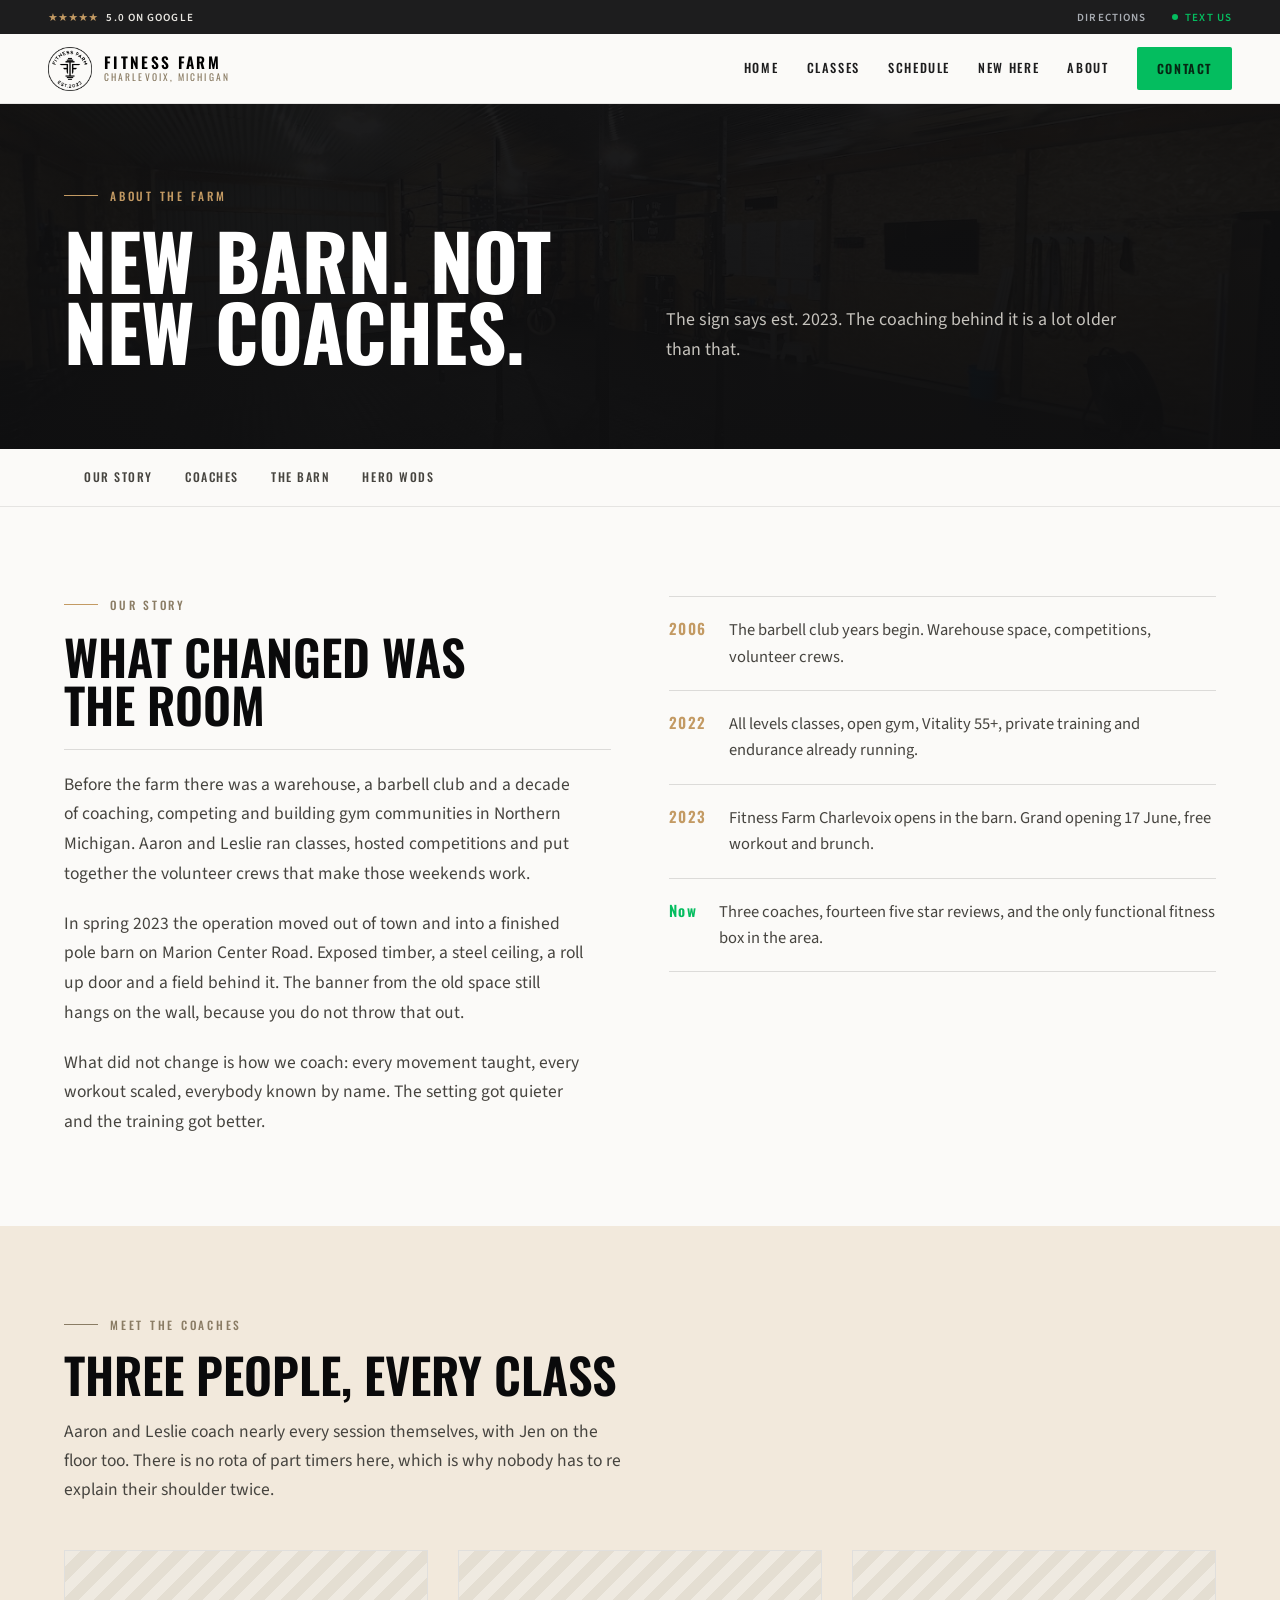
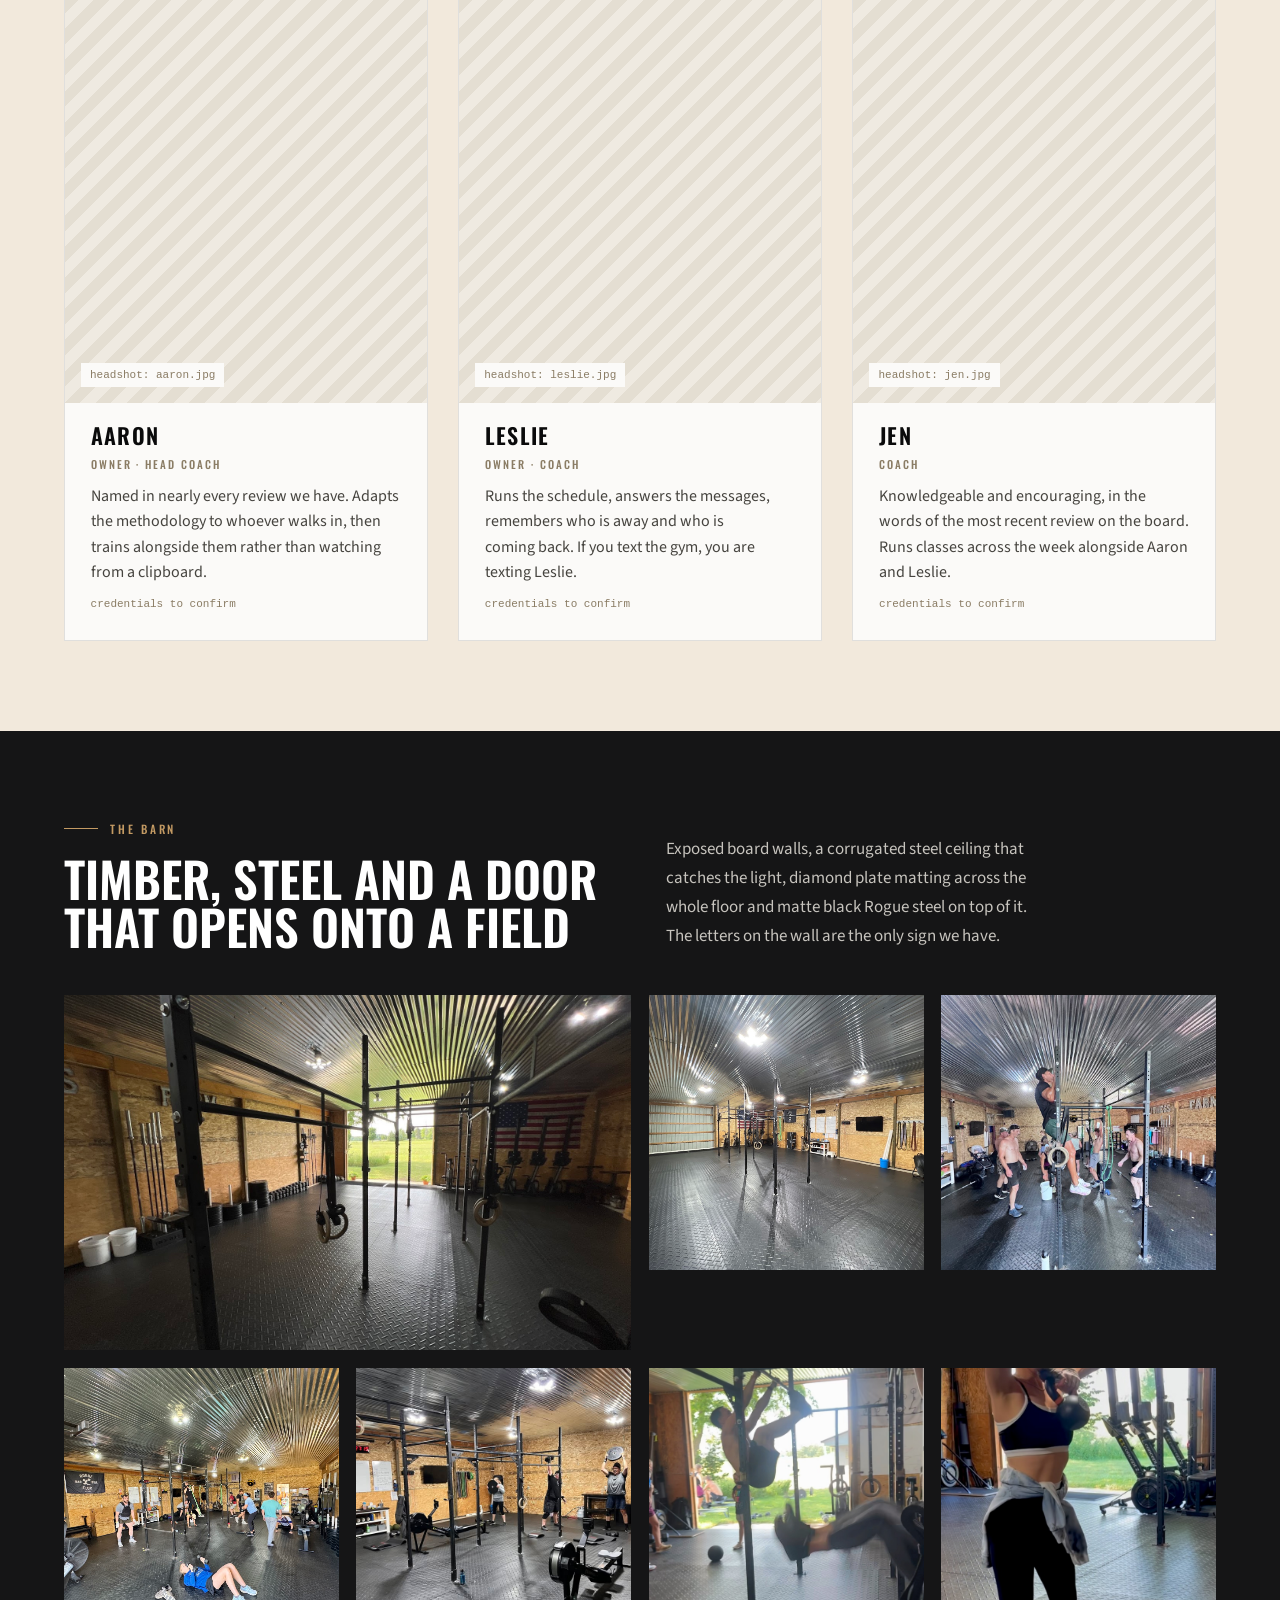
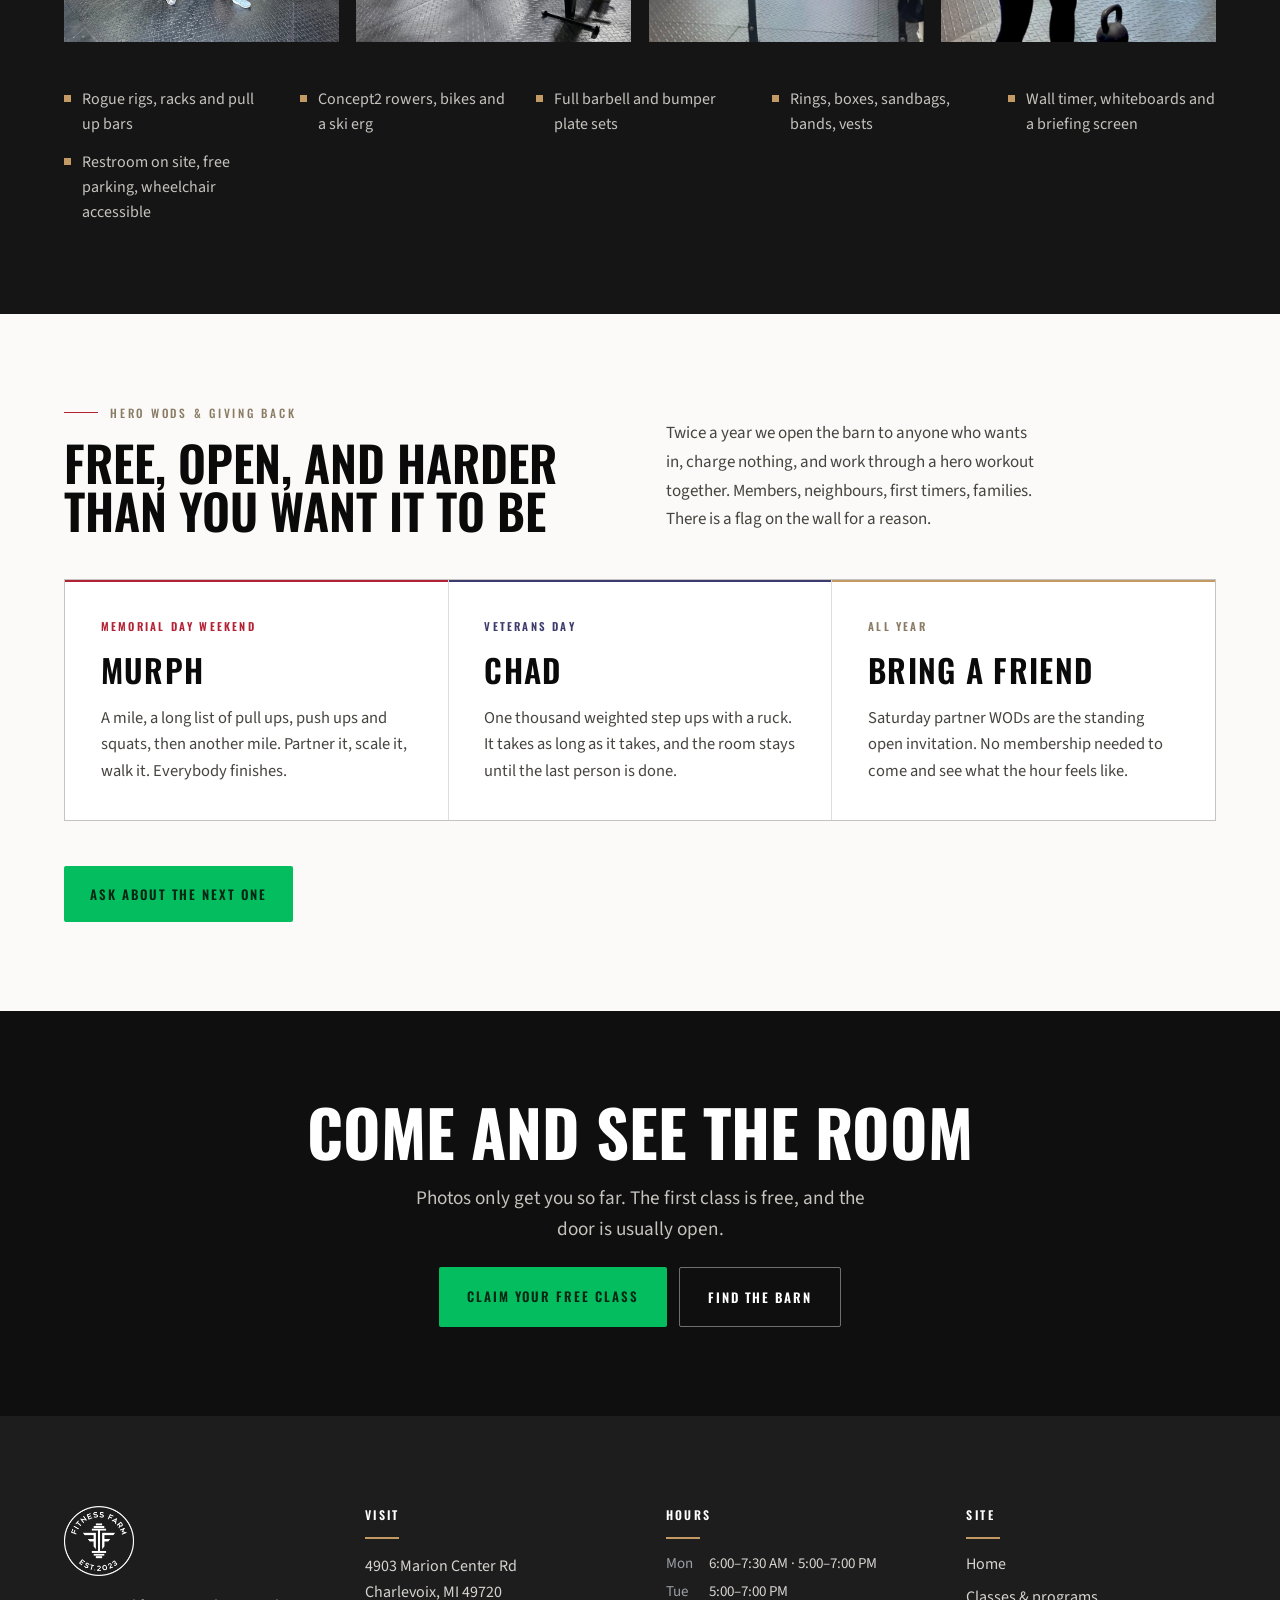
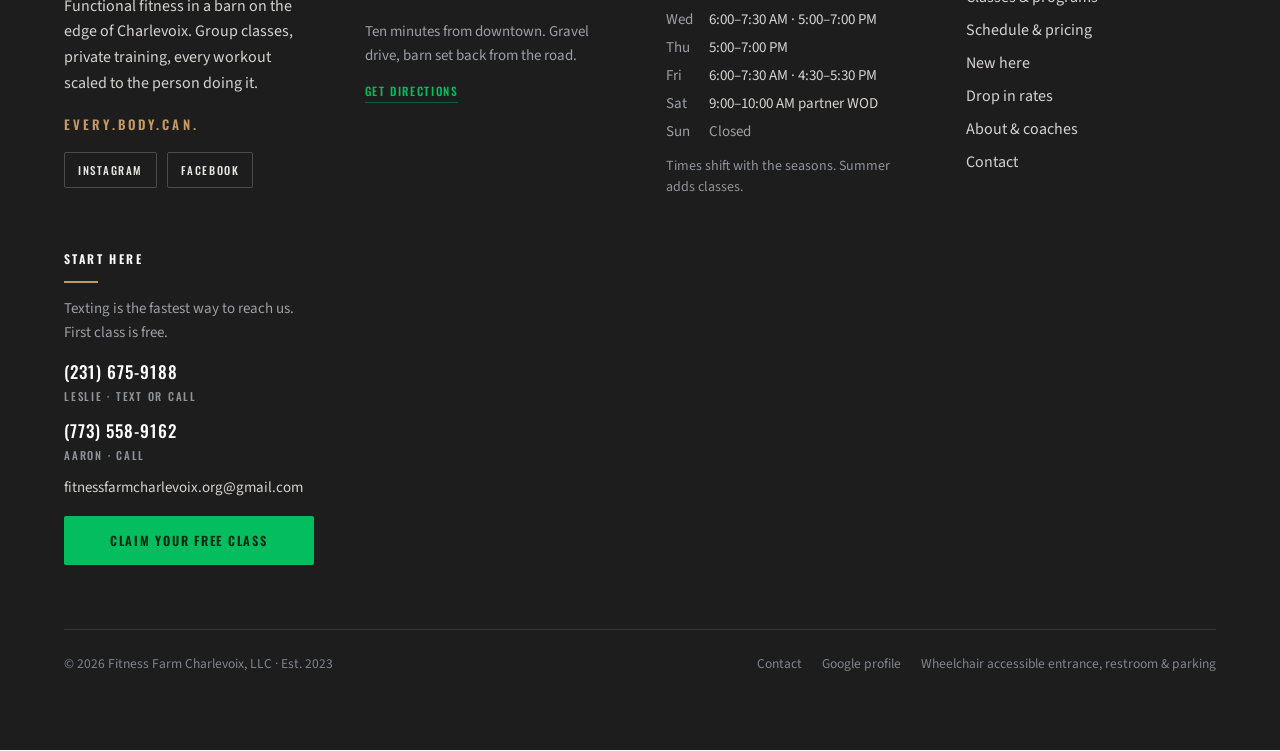
==== commit 7bfe045b: "Add files via upload" ====
--- a/about.html
+++ b/about.html
@@ -102,7 +102,7 @@
 
 <div data-ff-spacer="1" style="height:104px"></div>
 
-<div id="ffMenu" style="position:fixed;inset:0;z-index:950;background:#1D1D1E;overflow-y:auto;font-family:'Source Sans 3',system-ui,sans-serif;transition:opacity .32s ease, transform .32s cubic-bezier(.2,.8,.2,1);transform:translateY(-14px);pointer-events:none">
+<div id="ffMenu" style="position:fixed;inset:0;z-index:950;background:#1D1D1E;overflow-y:auto;font-family:'Source Sans 3',system-ui,sans-serif;transition:opacity .32s ease, transform .32s cubic-bezier(.2,.8,.2,1);opacity:0;visibility:hidden;transform:translateY(-14px);pointer-events:none">
   <div style="display:flex;align-items:center;justify-content:space-between;height:104px;padding:0 clamp(14px,4vw,48px);border-bottom:1px solid rgba(255,255,255,0.12)">
     <span style="font-family:'Oswald',sans-serif;font-weight:600;font-size:14px;letter-spacing:0.18em;text-transform:uppercase;color:#FFFFFF">Fitness Farm</span>
     <button type="button" onclick="ffMenu()" aria-label="Close menu" style="background:none;border:1px solid rgba(255,255,255,0.25);border-radius:2px;padding:10px 14px;cursor:pointer;font-family:'Oswald',sans-serif;font-size:11.5px;font-weight:600;letter-spacing:0.14em;text-transform:uppercase;color:#FFFFFF">Close</button>
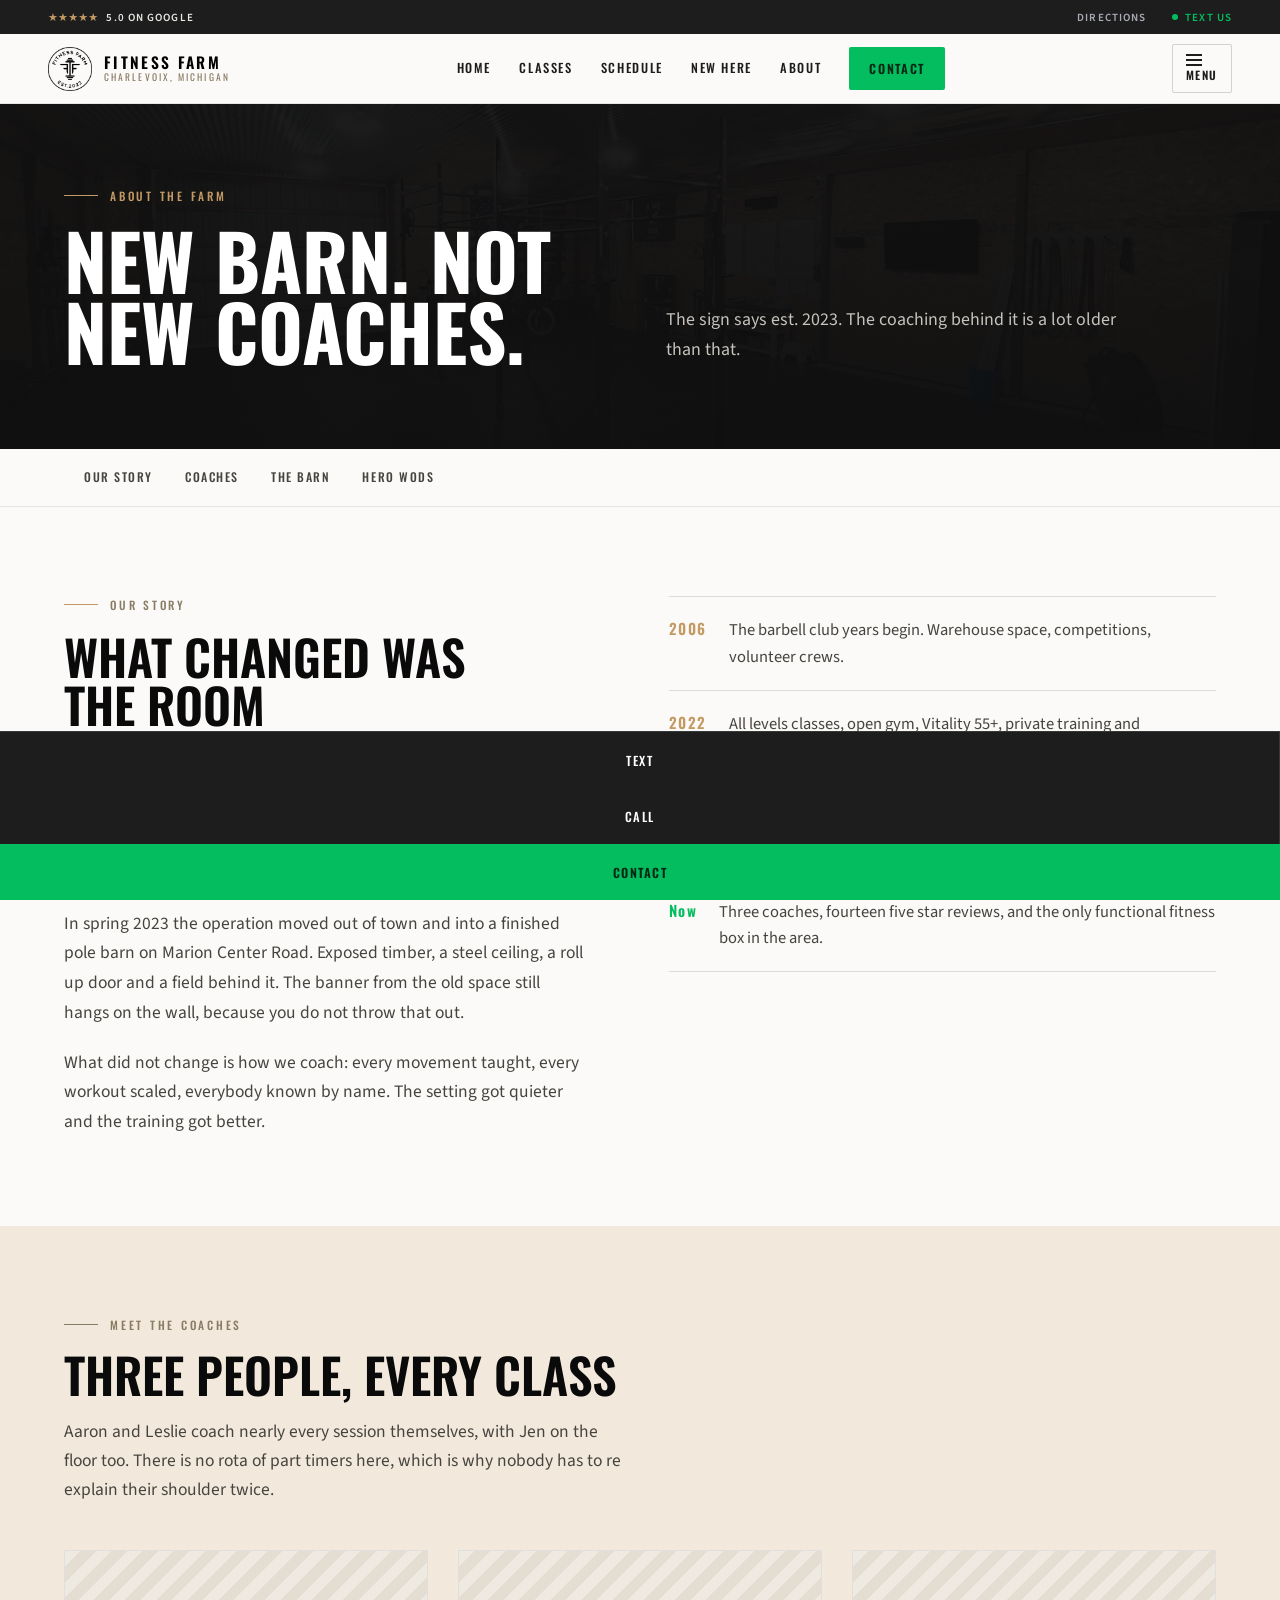
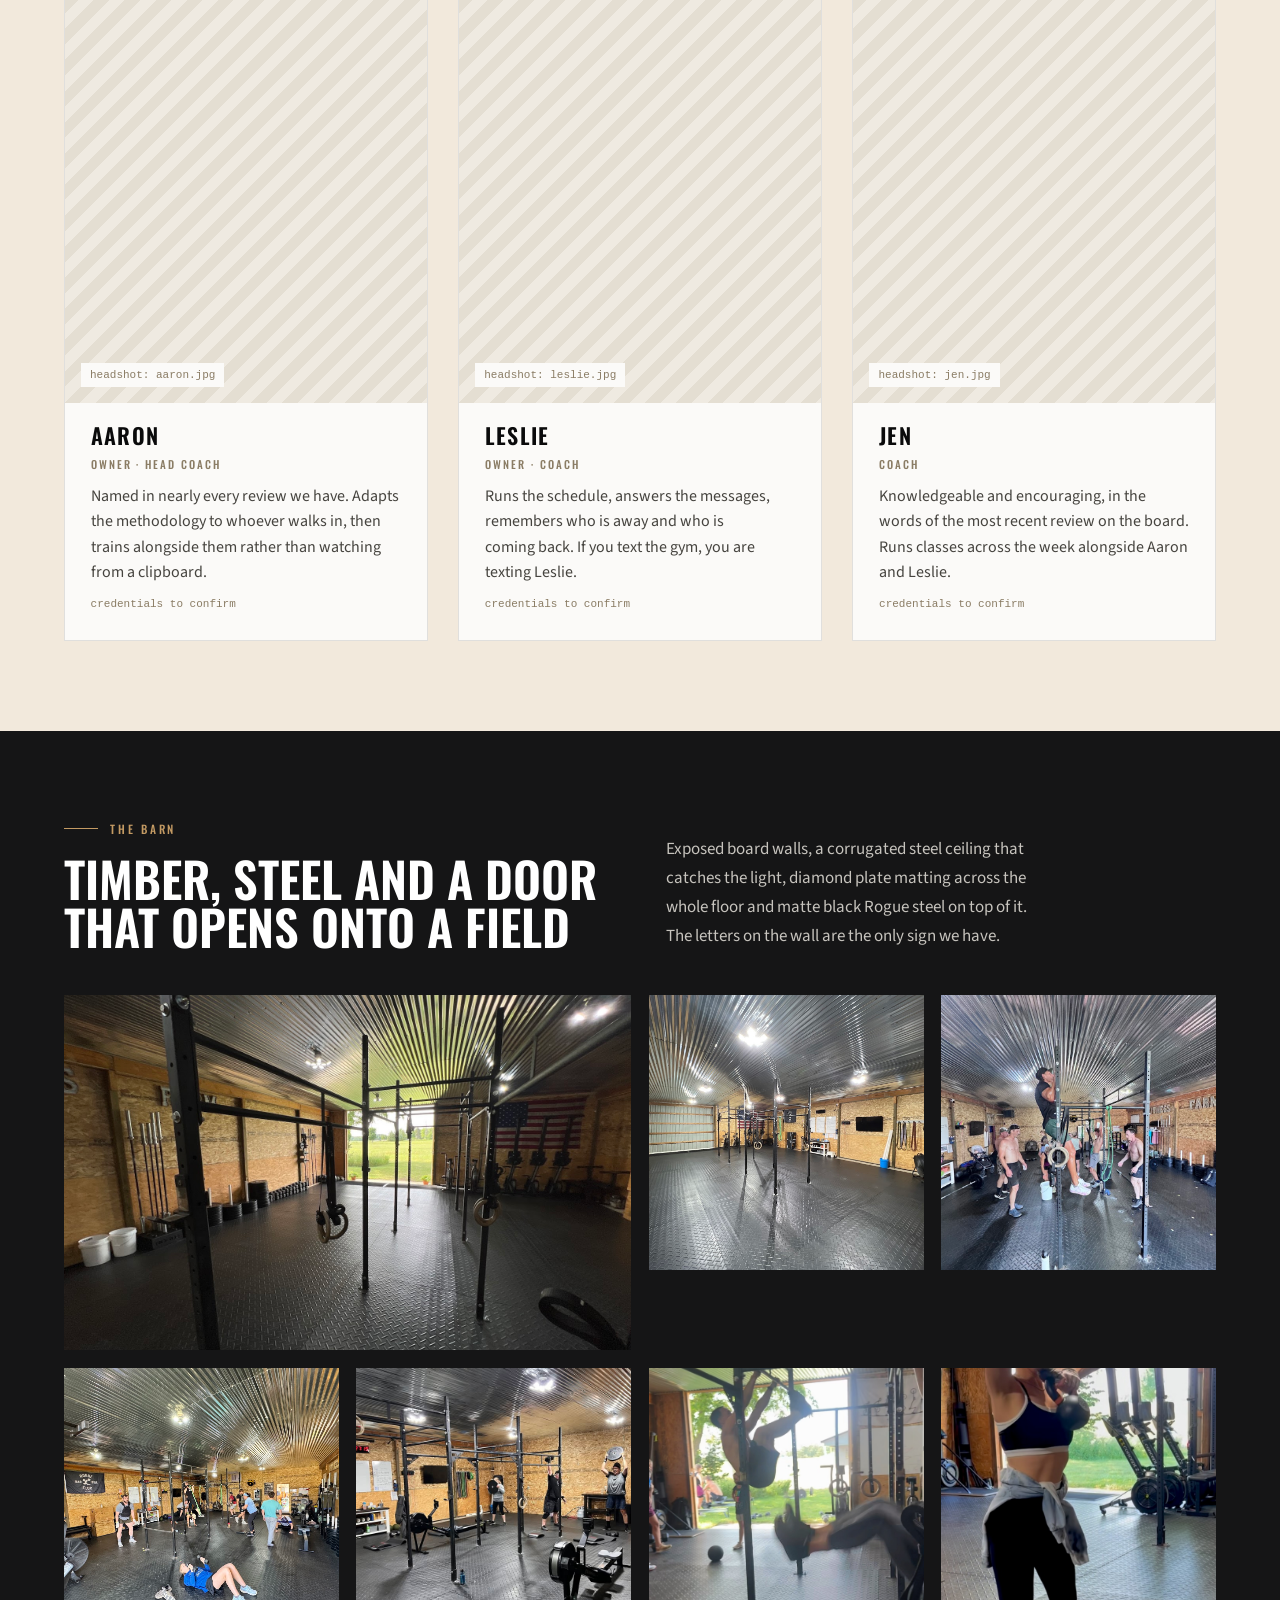
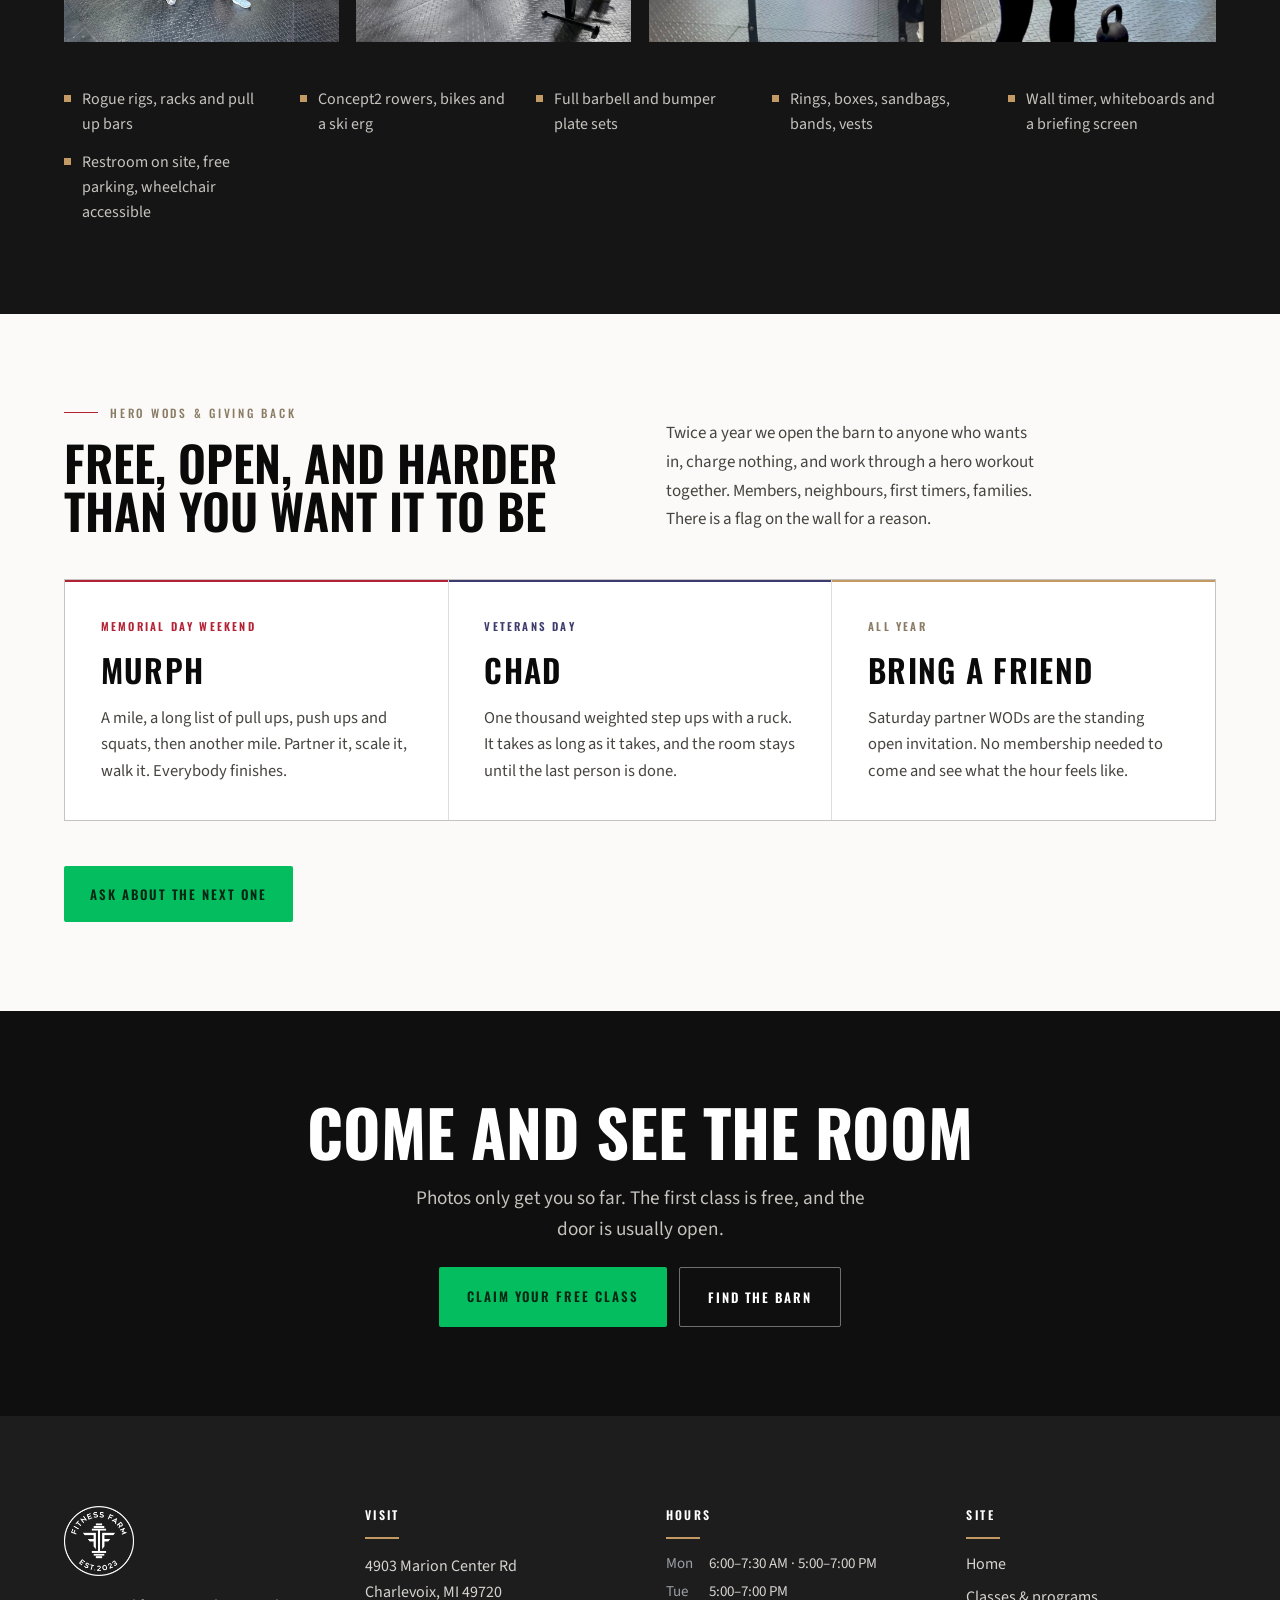
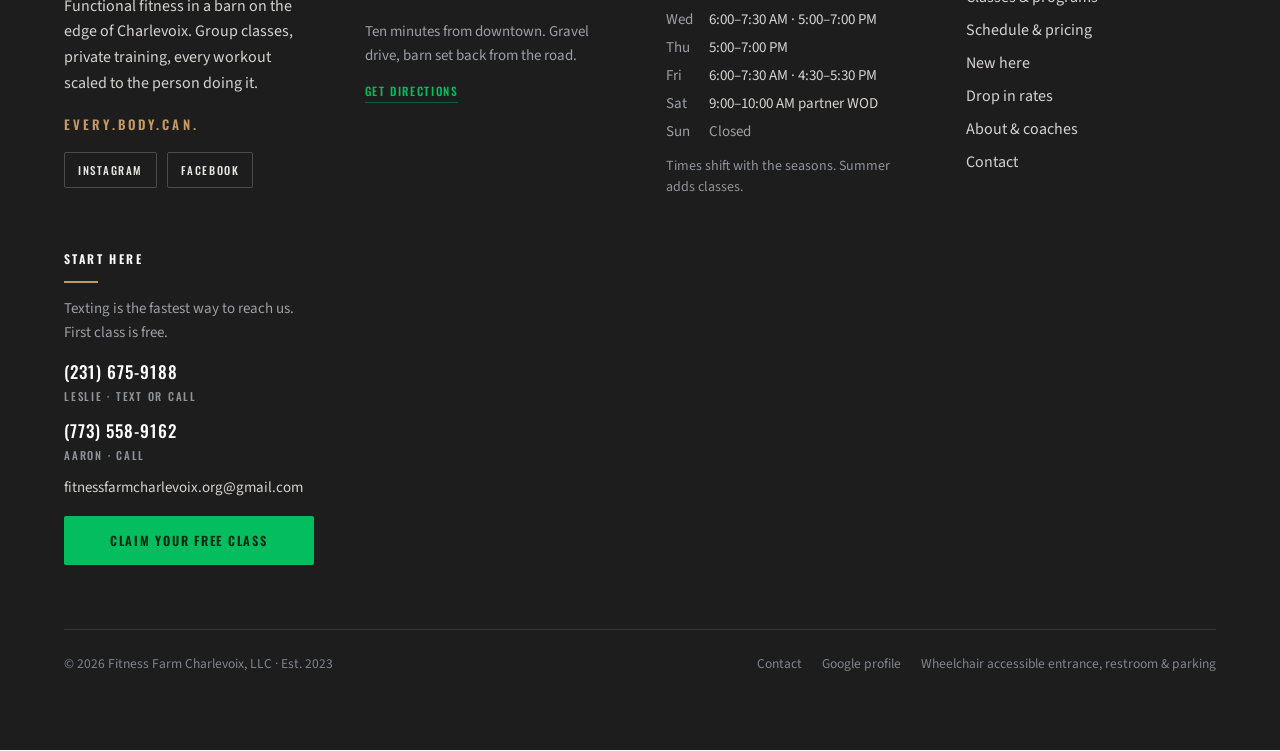
==== commit b9f0f539: "Add files via upload" ====
--- a/about.html
+++ b/about.html
@@ -57,7 +57,7 @@
 </head>
 <body>
 <div style="position:fixed;top:0;left:0;right:0;z-index:900;font-family:'Source Sans 3',system-ui,sans-serif">
-  <div style="background:#1D1D1E;color:#A9ADB3;height:34px;display:flex;align-items:center;justify-content:space-between;gap:16px;padding:0 clamp(14px,4vw,48px);font-size:11px;letter-spacing:0.1em;text-transform:uppercase;font-weight:600;overflow:hidden;white-space:nowrap">
+  <div data-ff-util="1" style="background:#1D1D1E;color:#A9ADB3;height:34px;display:flex;align-items:center;justify-content:space-between;gap:16px;padding:0 clamp(14px,4vw,48px);font-size:11px;letter-spacing:0.1em;text-transform:uppercase;font-weight:600;overflow:hidden;white-space:nowrap">
     <a href="https://www.google.com/maps/search/?api=1&amp;query=Fitness%20Farm%20Charlevoix&amp;query_place_id=ChIJkeMee1btSk0RzZCQS1hPnpE" target="_blank" rel="noopener" style="color:#E8E6E1;text-decoration:none;display:flex;align-items:center;gap:8px;flex:0 1 auto;overflow:hidden;text-overflow:ellipsis" data-h="1">
       <span style="color:#C39A63;letter-spacing:0.02em">★★★★★</span>
       <span>5.0 on Google</span>
@@ -74,7 +74,7 @@
   <header data-ff-bar="1" style="height:70px;background:rgba(251,250,248,0.93);backdrop-filter:saturate(180%) blur(14px);-webkit-backdrop-filter:saturate(180%) blur(14px);border-bottom:1px solid rgba(29,29,30,0.09);display:flex;align-items:center;justify-content:space-between;gap:20px;padding:0 clamp(14px,4vw,48px);transition:box-shadow .35s ease,background .35s ease">
     <a href="index.html" style="display:flex;align-items:center;gap:12px;text-decoration:none;color:#000000;flex:0 0 auto">
       <img src="images/logo.png" alt="Fitness Farm Charlevoix badge logo" width="44" height="44" style="width:44px;height:44px;display:block" />
-      <span style="display:flex;flex-direction:column;gap:2px;line-height:1">
+      <span data-ff-wordmark="1" style="display:flex;flex-direction:column;gap:2px;line-height:1">
         <span style="font-family:'Oswald',sans-serif;font-weight:600;font-size:15.5px;letter-spacing:0.15em;text-transform:uppercase">Fitness Farm</span>
         <span style="font-family:'Oswald',sans-serif;font-weight:400;font-size:9.5px;letter-spacing:0.22em;text-transform:uppercase;color:#8A7C64">Charlevoix, Michigan</span>
       </span>
@@ -89,7 +89,7 @@
       <a data-nav="contact" href="contact.html" style="font-family:'Oswald',sans-serif;font-size:12.5px;font-weight:600;letter-spacing:0.13em;text-transform:uppercase;color:#062713;background:#04BD5F;text-decoration:none;padding:12px 20px;border-radius:2px;white-space:nowrap" data-h="4">Contact</a>
     </nav>
 
-    <button type="button" data-ff-burger="1" onclick="ffMenu()" aria-label="Open menu" style="display:none;align-items:center;gap:9px;background:none;border:1px solid rgba(29,29,30,0.18);border-radius:2px;padding:9px 13px;cursor:pointer;font-family:'Oswald',sans-serif;font-size:11.5px;font-weight:600;letter-spacing:0.14em;text-transform:uppercase;color:#1D1D1E">
+    <button type="button" data-ff-burger="1" onclick="ffMenu()" aria-label="Open menu" style="align-items:center;gap:9px;background:none;border:1px solid rgba(29,29,30,0.18);border-radius:2px;padding:9px 13px;cursor:pointer;font-family:'Oswald',sans-serif;font-size:11.5px;font-weight:600;letter-spacing:0.14em;text-transform:uppercase;color:#1D1D1E">
       <span style="display:flex;flex-direction:column;gap:3.5px">
         <span style="display:block;width:16px;height:1.5px;background:#1D1D1E"></span>
         <span style="display:block;width:16px;height:1.5px;background:#1D1D1E"></span>
@@ -102,7 +102,7 @@
 
 <div data-ff-spacer="1" style="height:104px"></div>
 
-<div id="ffMenu" style="position:fixed;inset:0;z-index:950;background:#1D1D1E;overflow-y:auto;font-family:'Source Sans 3',system-ui,sans-serif;transition:opacity .32s ease, transform .32s cubic-bezier(.2,.8,.2,1);opacity:0;visibility:hidden;transform:translateY(-14px);pointer-events:none">
+<div id="ffMenu" data-ff-overlay="1" style="position:fixed;inset:0;z-index:950;background:#1D1D1E;overflow-y:auto;font-family:'Source Sans 3',system-ui,sans-serif;transition:opacity .32s ease, transform .32s cubic-bezier(.2,.8,.2,1);opacity:0;visibility:hidden;transform:translateY(-14px);pointer-events:none">
   <div style="display:flex;align-items:center;justify-content:space-between;height:104px;padding:0 clamp(14px,4vw,48px);border-bottom:1px solid rgba(255,255,255,0.12)">
     <span style="font-family:'Oswald',sans-serif;font-weight:600;font-size:14px;letter-spacing:0.18em;text-transform:uppercase;color:#FFFFFF">Fitness Farm</span>
     <button type="button" onclick="ffMenu()" aria-label="Close menu" style="background:none;border:1px solid rgba(255,255,255,0.25);border-radius:2px;padding:10px 14px;cursor:pointer;font-family:'Oswald',sans-serif;font-size:11.5px;font-weight:600;letter-spacing:0.14em;text-transform:uppercase;color:#FFFFFF">Close</button>
@@ -118,7 +118,7 @@
   </nav>
 </div>
 
-<div data-ff-mobilebar="1" style="display:none;position:fixed;bottom:0;left:0;right:0;z-index:880;background:#1D1D1E;border-top:1px solid rgba(255,255,255,0.12);grid-template-columns:1fr 1fr 1.2fr;font-family:'Oswald',sans-serif">
+<div data-ff-mobilebar="1" style="position:fixed;bottom:0;left:0;right:0;z-index:880;background:#1D1D1E;border-top:1px solid rgba(255,255,255,0.12);grid-template-columns:1fr 1fr 1.2fr;font-family:'Oswald',sans-serif">
   <a href="sms:+12316759188?&amp;body=Hi%20Fitness%20Farm%20-%20I%27d%20like%20to%20try%20a%20class." style="display:flex;align-items:center;justify-content:center;min-height:56px;color:#FFFFFF;text-decoration:none;font-size:12.5px;font-weight:500;letter-spacing:0.12em;text-transform:uppercase;border-right:1px solid rgba(255,255,255,0.12)">Text</a>
   <a href="tel:+12316759188" style="display:flex;align-items:center;justify-content:center;min-height:56px;color:#FFFFFF;text-decoration:none;font-size:12.5px;font-weight:500;letter-spacing:0.12em;text-transform:uppercase;border-right:1px solid rgba(255,255,255,0.12)">Call</a>
   <a href="contact.html" style="display:flex;align-items:center;justify-content:center;min-height:56px;background:#04BD5F;color:#062713;text-decoration:none;font-size:12.5px;font-weight:600;letter-spacing:0.12em;text-transform:uppercase">Contact</a>
@@ -319,7 +319,7 @@
 
 
 <footer style="background:#1D1D1E;color:#B9BCC1;font-family:'Source Sans 3',system-ui,sans-serif;padding:clamp(56px,7vw,96px) clamp(18px,5vw,64px) 0">
-  <div style="max-width:1240px;margin:0 auto;display:grid;grid-template-columns:repeat(auto-fit,minmax(215px,1fr));gap:clamp(32px,4vw,56px)">
+  <div data-ff-footer-grid="1" style="max-width:1240px;margin:0 auto;display:grid;grid-template-columns:repeat(auto-fit,minmax(215px,1fr));gap:clamp(32px,4vw,56px)">
     <div style="display:flex;flex-direction:column;gap:18px;min-width:0">
       <img src="images/logo.png" alt="Fitness Farm Charlevoix badge logo" width="70" height="70" style="width:70px;height:70px;display:block;filter:invert(1)" />
       <p style="margin:0;font-size:16px;line-height:1.6;color:#D6D3CE;max-width:30ch">Functional fitness in a barn on the edge of Charlevoix. Group classes, private training, every workout scaled to the person doing it.</p>
@@ -378,7 +378,7 @@
     </div>
   </div>
 
-  <div style="max-width:1240px;margin:clamp(44px,5vw,72px) auto 0;border-top:1px solid rgba(255,255,255,0.12);padding:24px 0 clamp(28px,6vw,90px);display:flex;flex-wrap:wrap;gap:14px 28px;align-items:center;justify-content:space-between;font-size:13.5px;color:#7F858B">
+  <div data-ff-footer-bottom="1" style="max-width:1240px;margin:clamp(44px,5vw,72px) auto 0;border-top:1px solid rgba(255,255,255,0.12);padding:24px 0 clamp(28px,6vw,90px);display:flex;flex-wrap:wrap;gap:14px 28px;align-items:center;justify-content:space-between;font-size:13.5px;color:#7F858B">
     <p style="margin:0">© 2026 Fitness Farm Charlevoix, LLC · Est. 2023</p>
     <div style="display:flex;flex-wrap:wrap;gap:20px">
       <a href="contact.html" style="color:#7F858B;text-decoration:none" data-h="1">Contact</a>
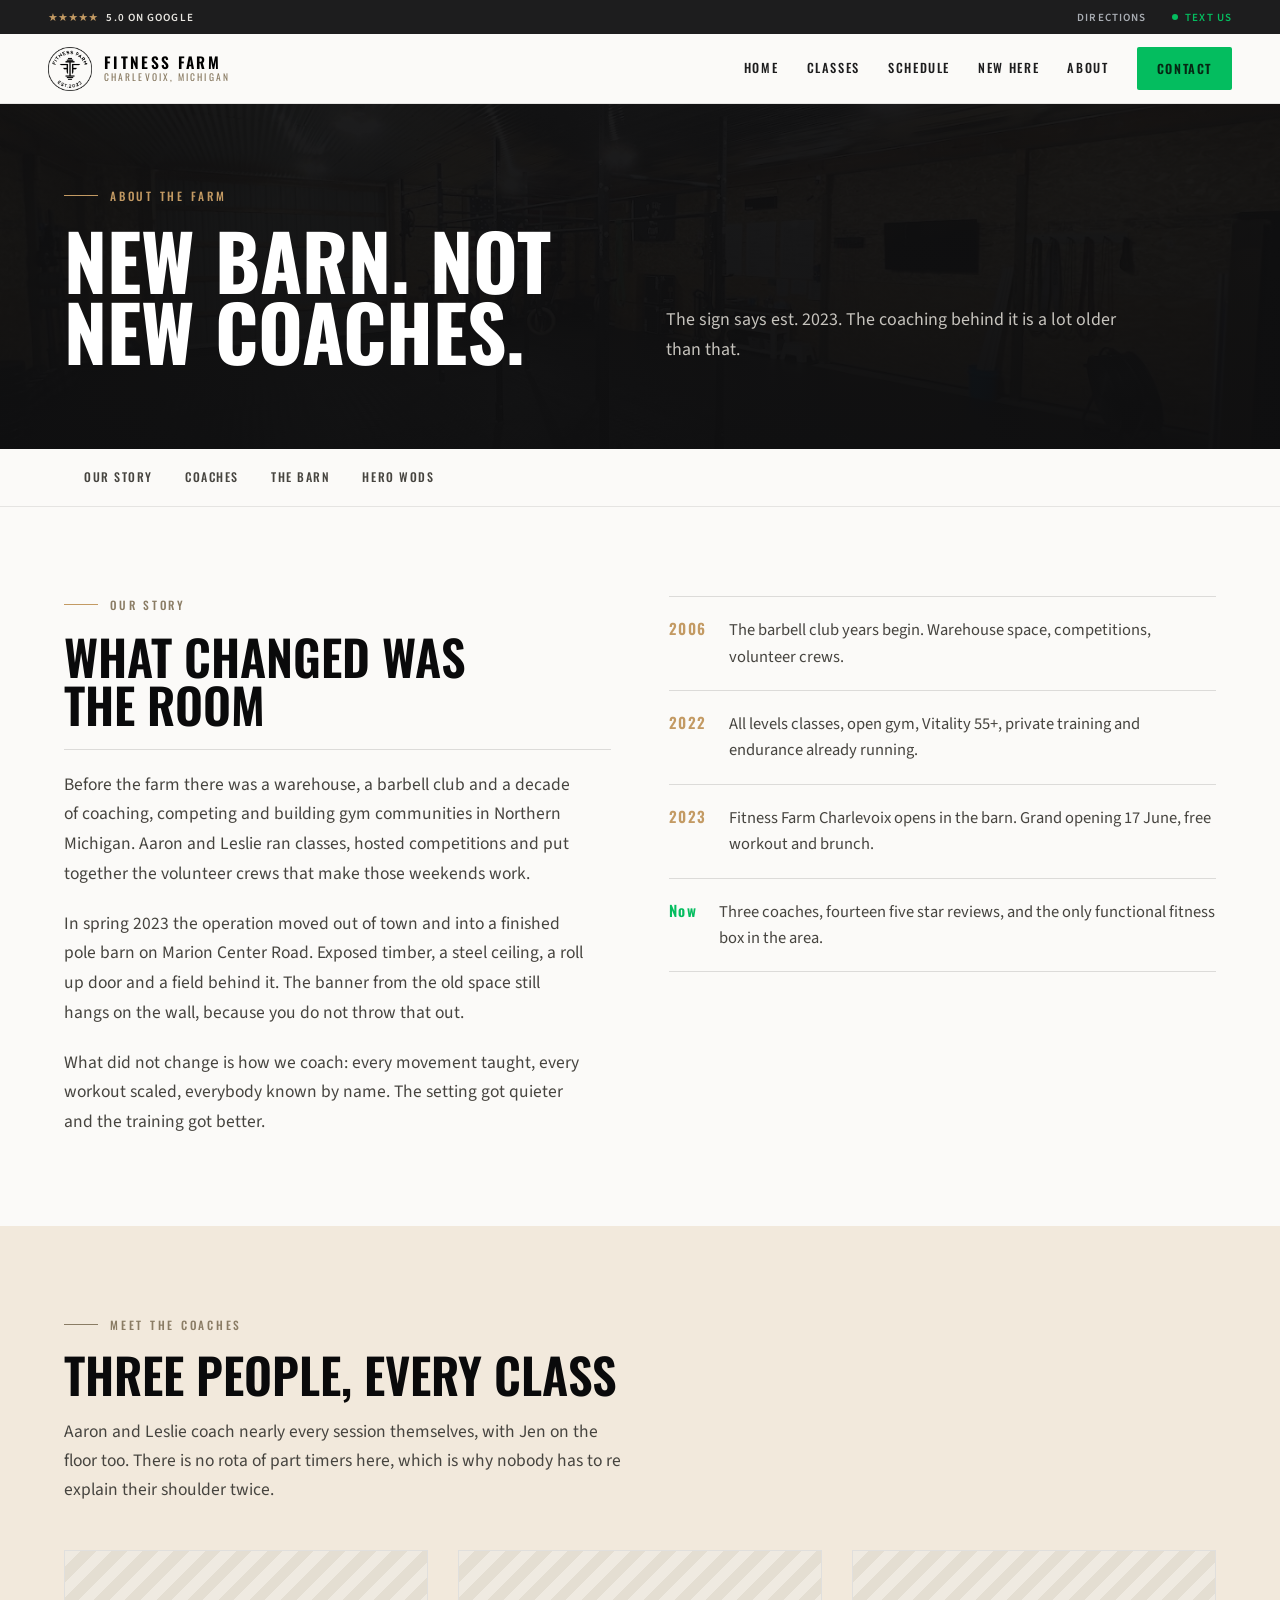
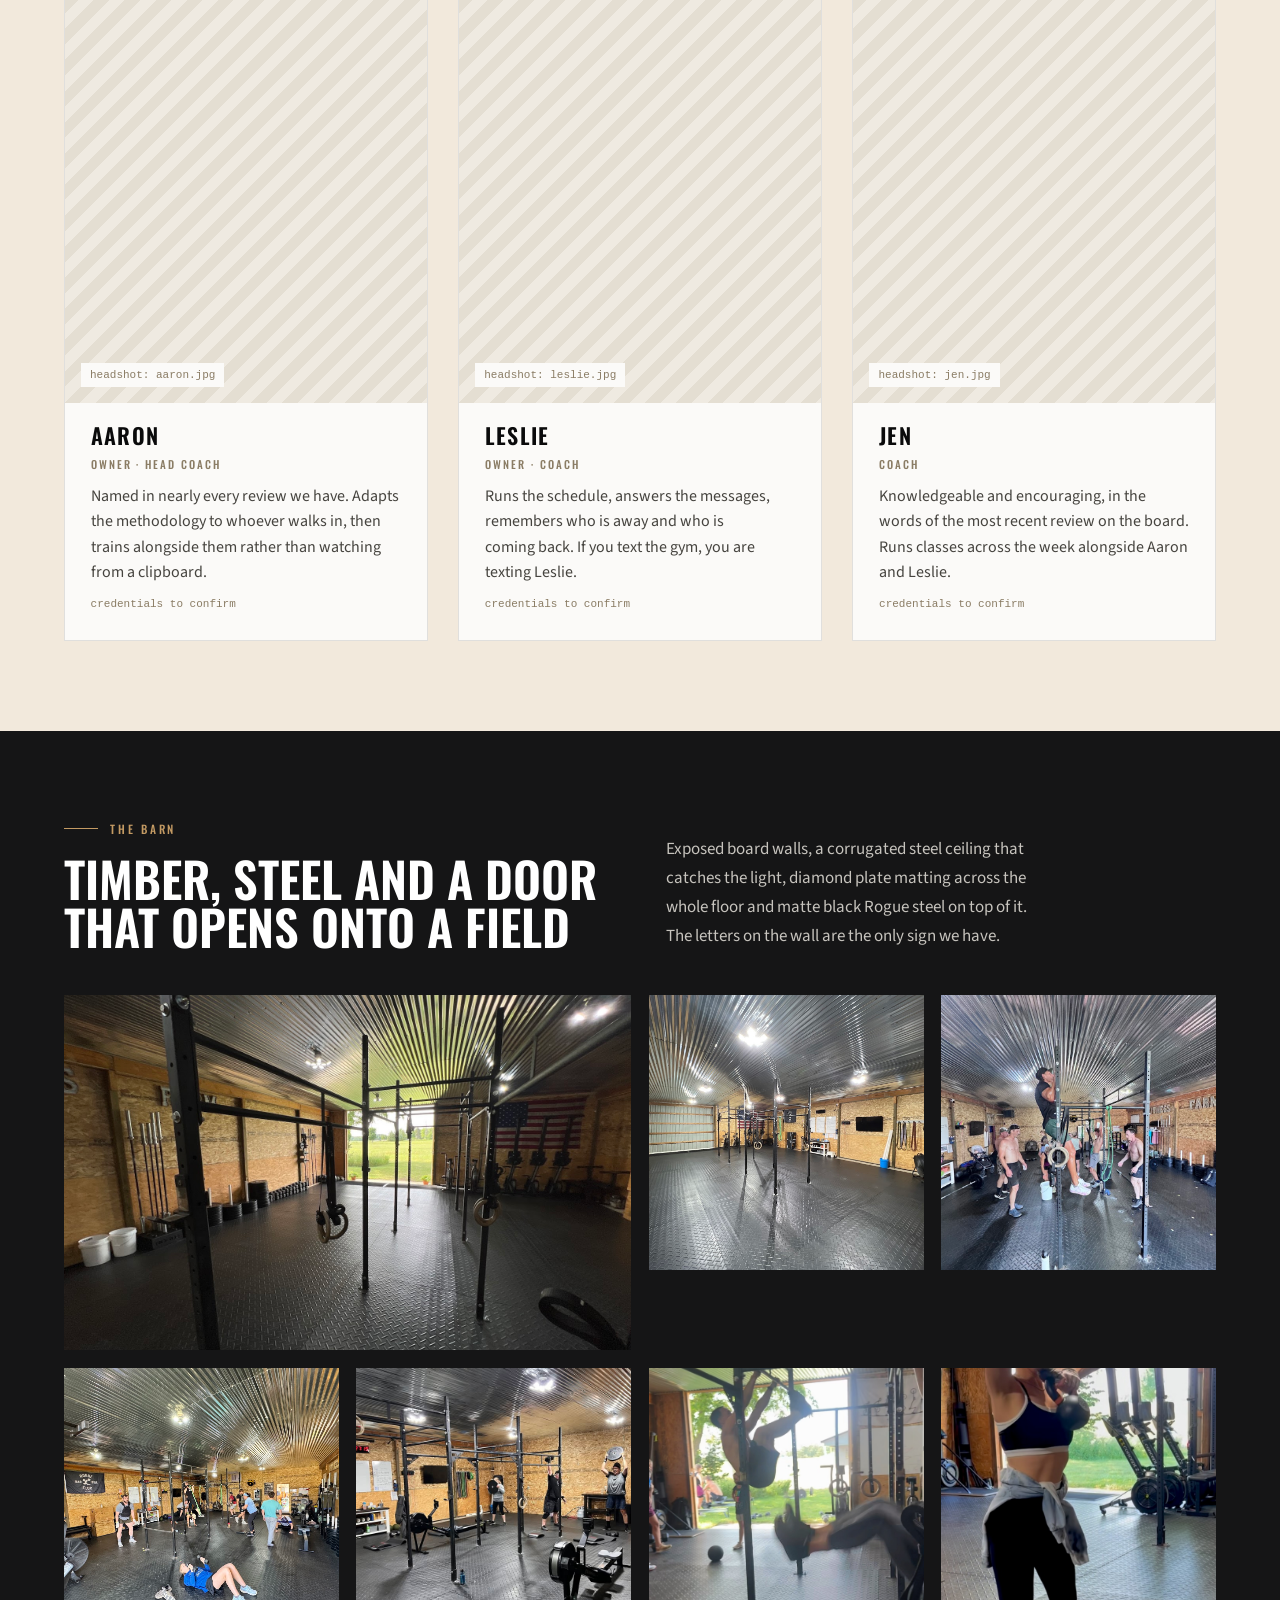
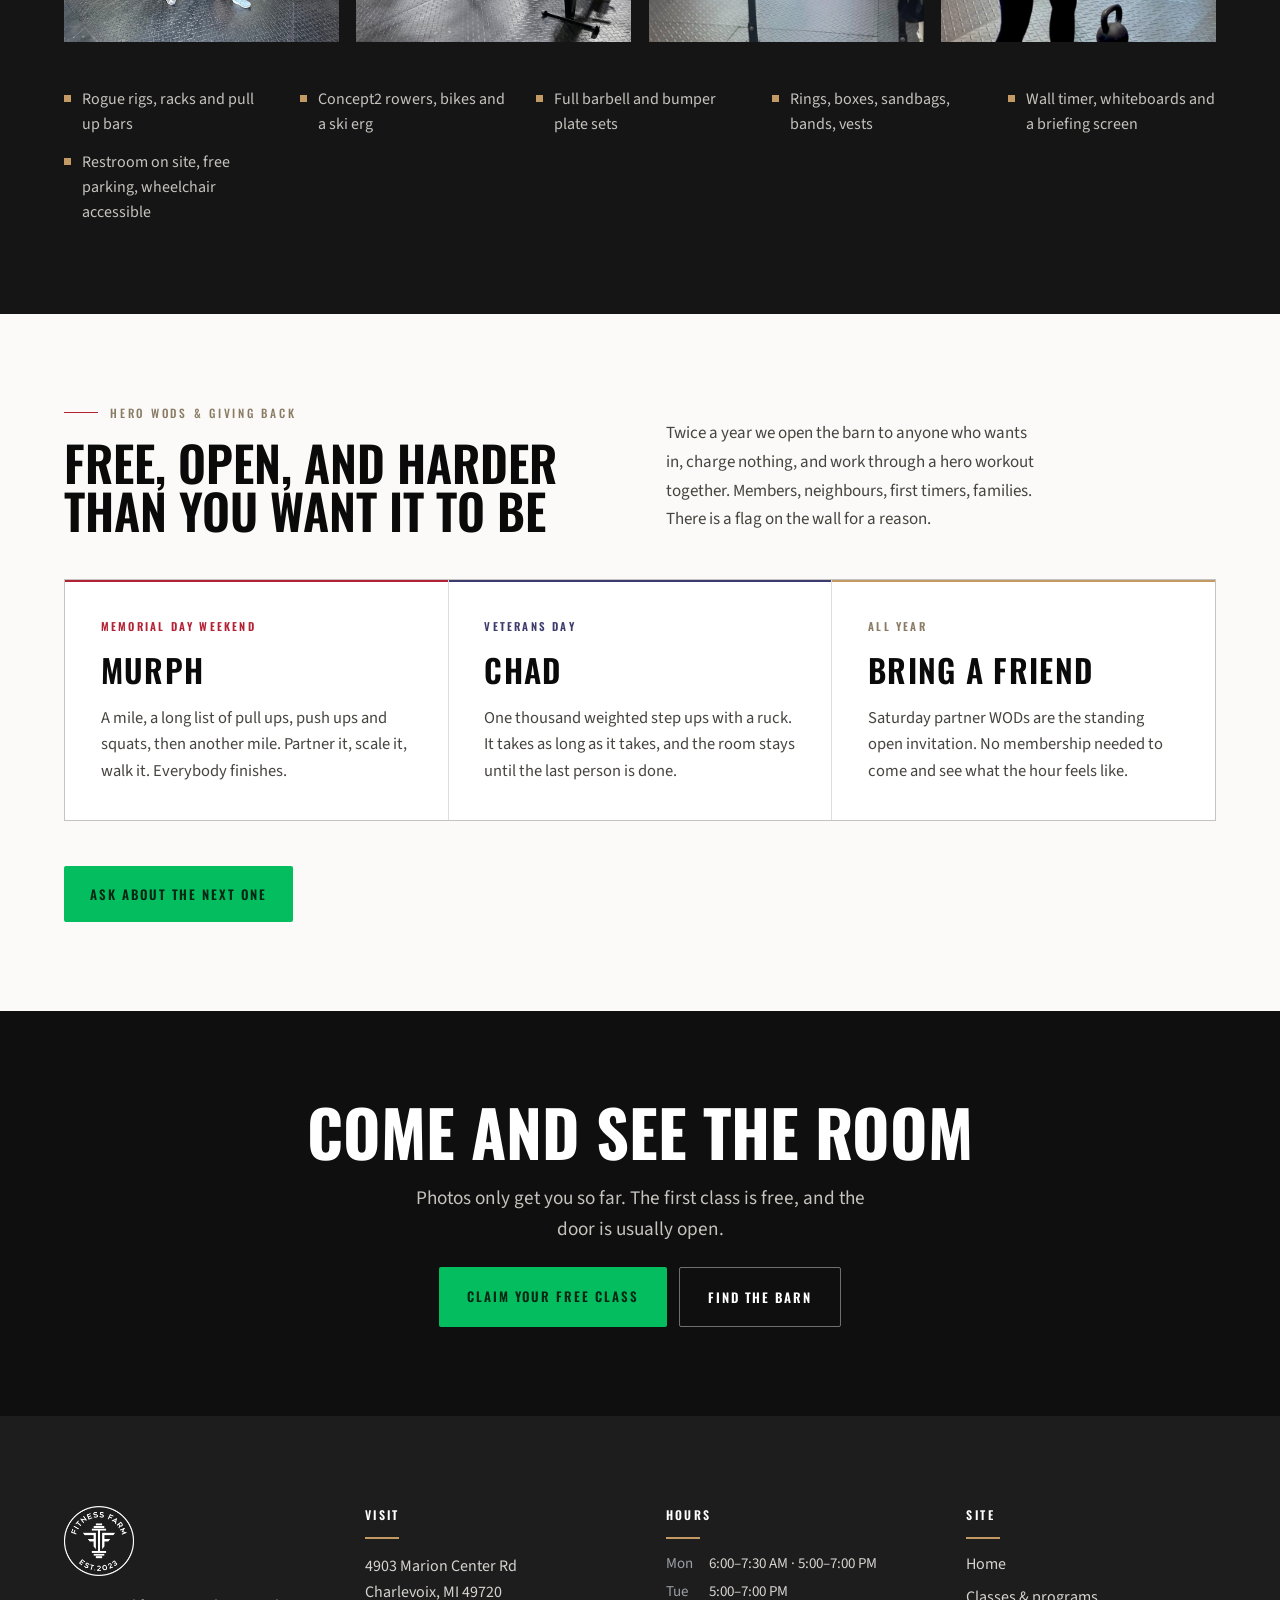
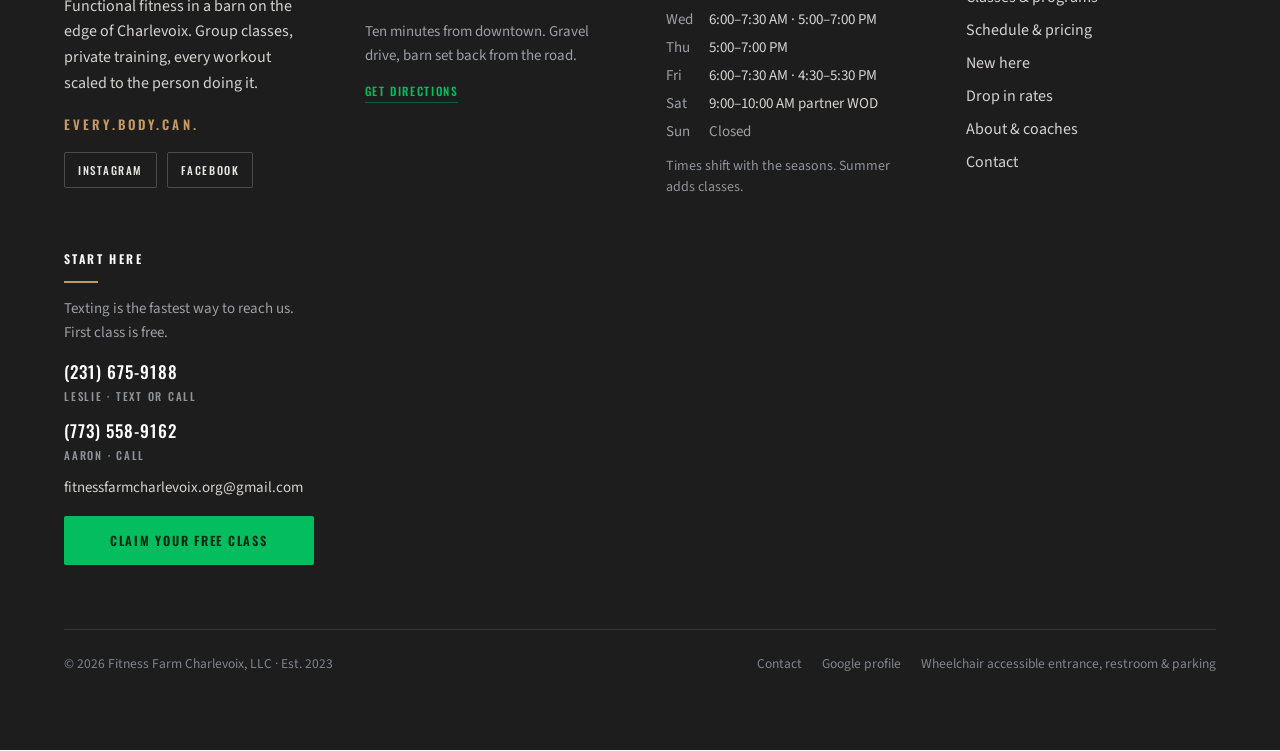
==== commit d2dd7ca1: "Add files via upload" ====
--- a/about.html
+++ b/about.html
@@ -54,6 +54,24 @@
 </script>
 <link rel="stylesheet" href="site.css">
 <script src="site.js" defer></script>
+<style id="ff-responsive">
+/* Header / footer responsive behaviour — inlined so it works even if site.css is blocked. */
+#ffMenu[data-open="open"] { opacity:1 !important; visibility:visible !important; pointer-events:auto !important; transform:translateY(0) !important; }
+@media (max-width: 939px) {
+  [data-ff-nav="desktop"] { display:none !important; }
+  [data-ff-burger] { display:flex !important; }
+  [data-ff-mobilebar] { display:grid !important; }
+  [data-ff-footer-grid] { grid-template-columns:repeat(auto-fit, minmax(min(100%, 260px), 1fr)) !important; }
+}
+@media (max-width: 600px) {
+  [data-ff-util] { height:30px !important; font-size:10px !important; }
+  [data-ff-bar] { height:62px !important; }
+  [data-ff-spacer] { height:92px !important; }
+  [data-ff-wordmark] { display:none !important; }
+  [data-ff-footer-grid] { grid-template-columns:1fr !important; }
+  [data-ff-footer-bottom] { flex-direction:column !important; align-items:flex-start !important; padding-bottom:96px !important; }
+}
+</style>
 </head>
 <body>
 <div style="position:fixed;top:0;left:0;right:0;z-index:900;font-family:'Source Sans 3',system-ui,sans-serif">
@@ -89,7 +107,7 @@
       <a data-nav="contact" href="contact.html" style="font-family:'Oswald',sans-serif;font-size:12.5px;font-weight:600;letter-spacing:0.13em;text-transform:uppercase;color:#062713;background:#04BD5F;text-decoration:none;padding:12px 20px;border-radius:2px;white-space:nowrap" data-h="4">Contact</a>
     </nav>
 
-    <button type="button" data-ff-burger="1" onclick="ffMenu()" aria-label="Open menu" style="align-items:center;gap:9px;background:none;border:1px solid rgba(29,29,30,0.18);border-radius:2px;padding:9px 13px;cursor:pointer;font-family:'Oswald',sans-serif;font-size:11.5px;font-weight:600;letter-spacing:0.14em;text-transform:uppercase;color:#1D1D1E">
+    <button type="button" data-ff-burger="1" onclick="ffMenu()" aria-label="Open menu" style="display:none;align-items:center;gap:9px;background:none;border:1px solid rgba(29,29,30,0.18);border-radius:2px;padding:9px 13px;cursor:pointer;font-family:'Oswald',sans-serif;font-size:11.5px;font-weight:600;letter-spacing:0.14em;text-transform:uppercase;color:#1D1D1E">
       <span style="display:flex;flex-direction:column;gap:3.5px">
         <span style="display:block;width:16px;height:1.5px;background:#1D1D1E"></span>
         <span style="display:block;width:16px;height:1.5px;background:#1D1D1E"></span>
@@ -102,7 +120,7 @@
 
 <div data-ff-spacer="1" style="height:104px"></div>
 
-<div id="ffMenu" data-ff-overlay="1" style="position:fixed;inset:0;z-index:950;background:#1D1D1E;overflow-y:auto;font-family:'Source Sans 3',system-ui,sans-serif;transition:opacity .32s ease, transform .32s cubic-bezier(.2,.8,.2,1);opacity:0;visibility:hidden;transform:translateY(-14px);pointer-events:none">
+<div id="ffMenu" data-ff-overlay="1" data-open="closed" style="position:fixed;inset:0;z-index:950;background:#1D1D1E;overflow-y:auto;opacity:0;visibility:hidden;pointer-events:none;transform:translateY(-14px);font-family:'Source Sans 3',system-ui,sans-serif;transition:opacity .32s ease, transform .32s cubic-bezier(.2,.8,.2,1);opacity:0;visibility:hidden;transform:translateY(-14px);pointer-events:none">
   <div style="display:flex;align-items:center;justify-content:space-between;height:104px;padding:0 clamp(14px,4vw,48px);border-bottom:1px solid rgba(255,255,255,0.12)">
     <span style="font-family:'Oswald',sans-serif;font-weight:600;font-size:14px;letter-spacing:0.18em;text-transform:uppercase;color:#FFFFFF">Fitness Farm</span>
     <button type="button" onclick="ffMenu()" aria-label="Close menu" style="background:none;border:1px solid rgba(255,255,255,0.25);border-radius:2px;padding:10px 14px;cursor:pointer;font-family:'Oswald',sans-serif;font-size:11.5px;font-weight:600;letter-spacing:0.14em;text-transform:uppercase;color:#FFFFFF">Close</button>
@@ -118,7 +136,7 @@
   </nav>
 </div>
 
-<div data-ff-mobilebar="1" style="position:fixed;bottom:0;left:0;right:0;z-index:880;background:#1D1D1E;border-top:1px solid rgba(255,255,255,0.12);grid-template-columns:1fr 1fr 1.2fr;font-family:'Oswald',sans-serif">
+<div data-ff-mobilebar="1" style="display:none;position:fixed;bottom:0;left:0;right:0;z-index:880;background:#1D1D1E;border-top:1px solid rgba(255,255,255,0.12);grid-template-columns:1fr 1fr 1.2fr;font-family:'Oswald',sans-serif">
   <a href="sms:+12316759188?&amp;body=Hi%20Fitness%20Farm%20-%20I%27d%20like%20to%20try%20a%20class." style="display:flex;align-items:center;justify-content:center;min-height:56px;color:#FFFFFF;text-decoration:none;font-size:12.5px;font-weight:500;letter-spacing:0.12em;text-transform:uppercase;border-right:1px solid rgba(255,255,255,0.12)">Text</a>
   <a href="tel:+12316759188" style="display:flex;align-items:center;justify-content:center;min-height:56px;color:#FFFFFF;text-decoration:none;font-size:12.5px;font-weight:500;letter-spacing:0.12em;text-transform:uppercase;border-right:1px solid rgba(255,255,255,0.12)">Call</a>
   <a href="contact.html" style="display:flex;align-items:center;justify-content:center;min-height:56px;background:#04BD5F;color:#062713;text-decoration:none;font-size:12.5px;font-weight:600;letter-spacing:0.12em;text-transform:uppercase">Contact</a>
